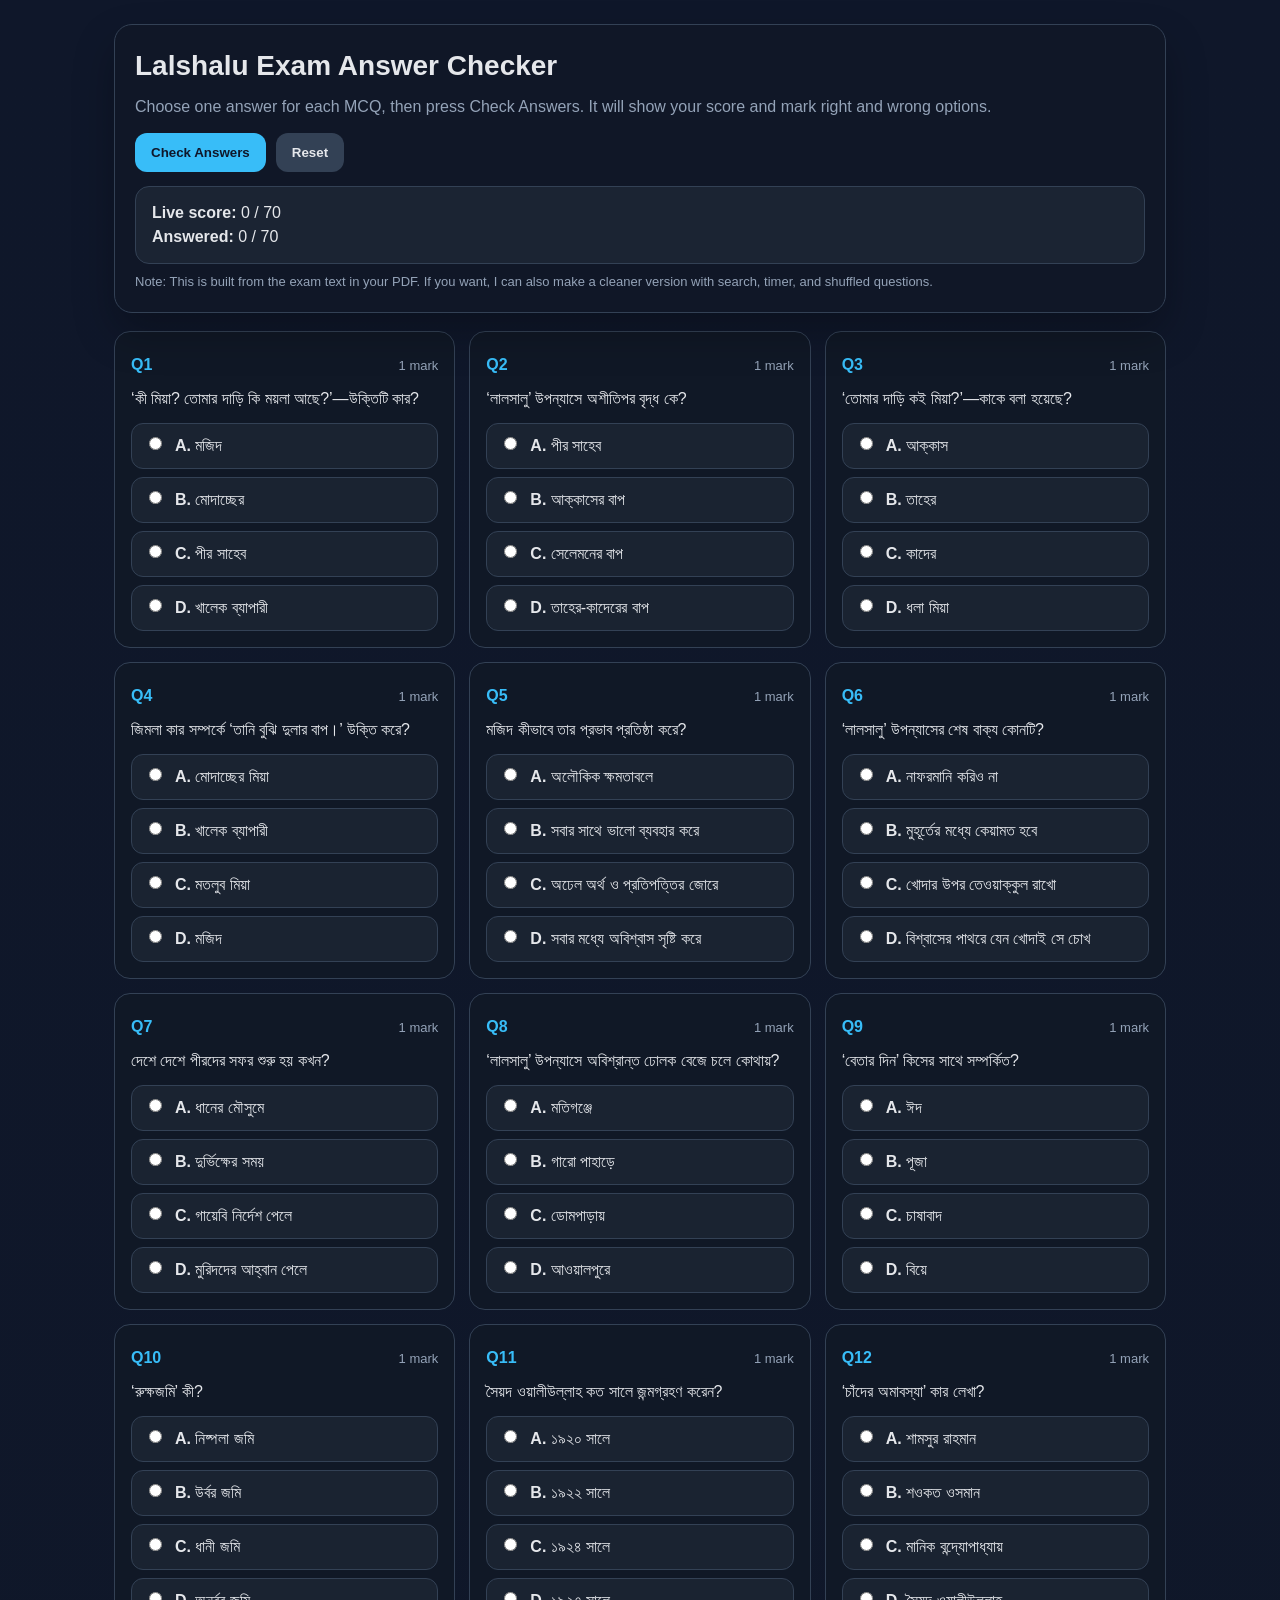
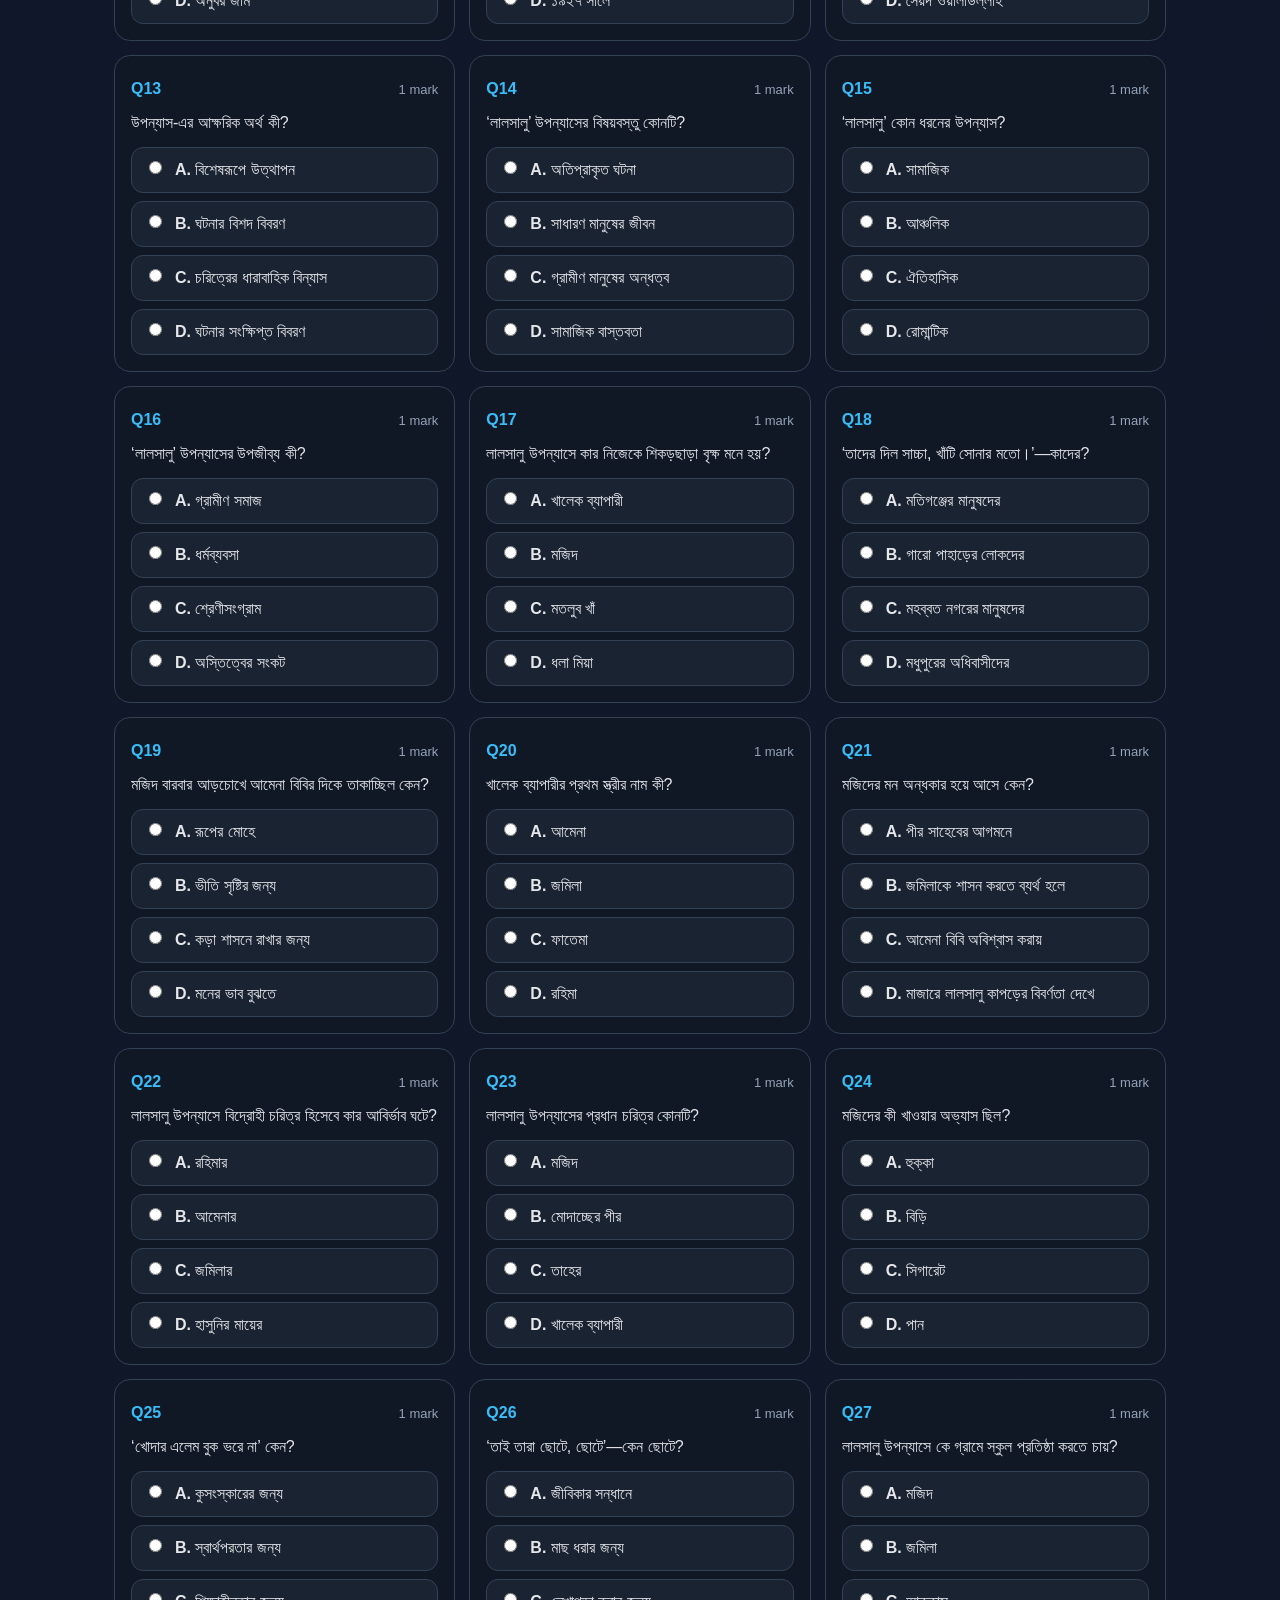
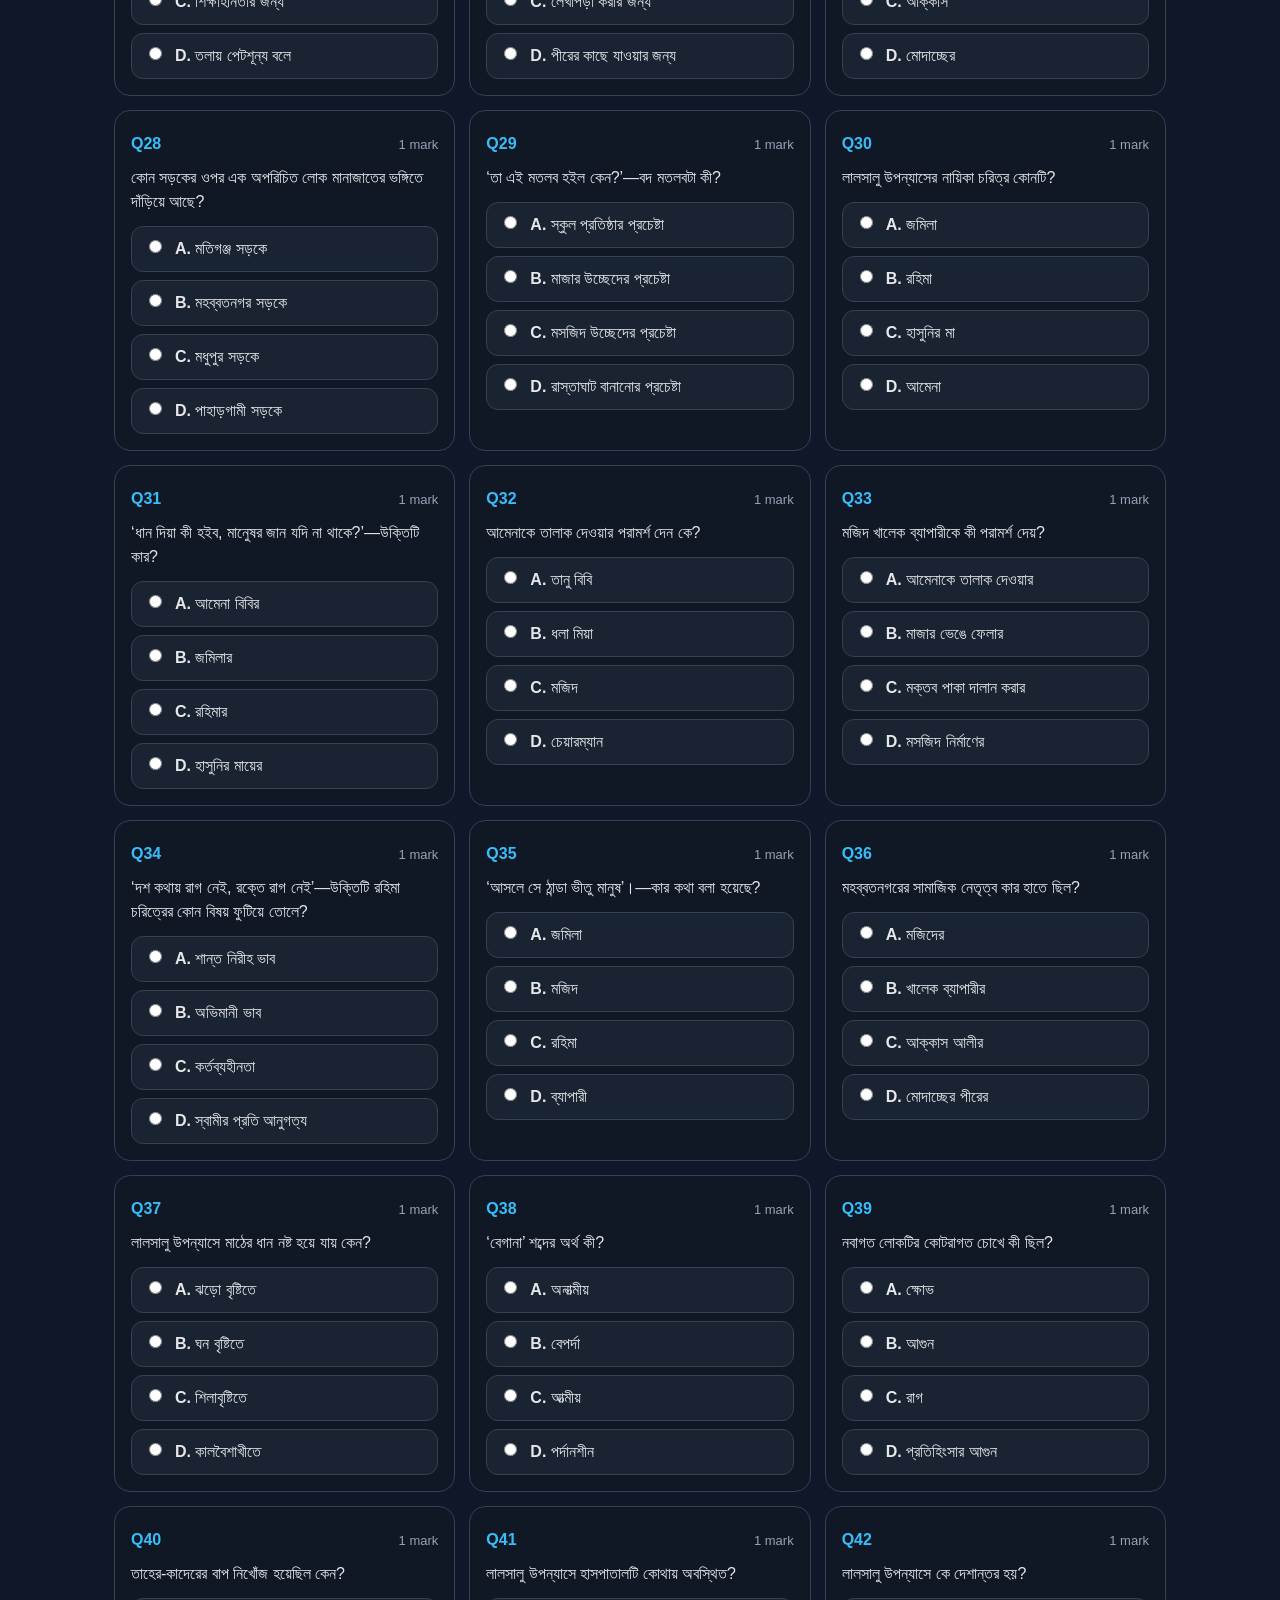
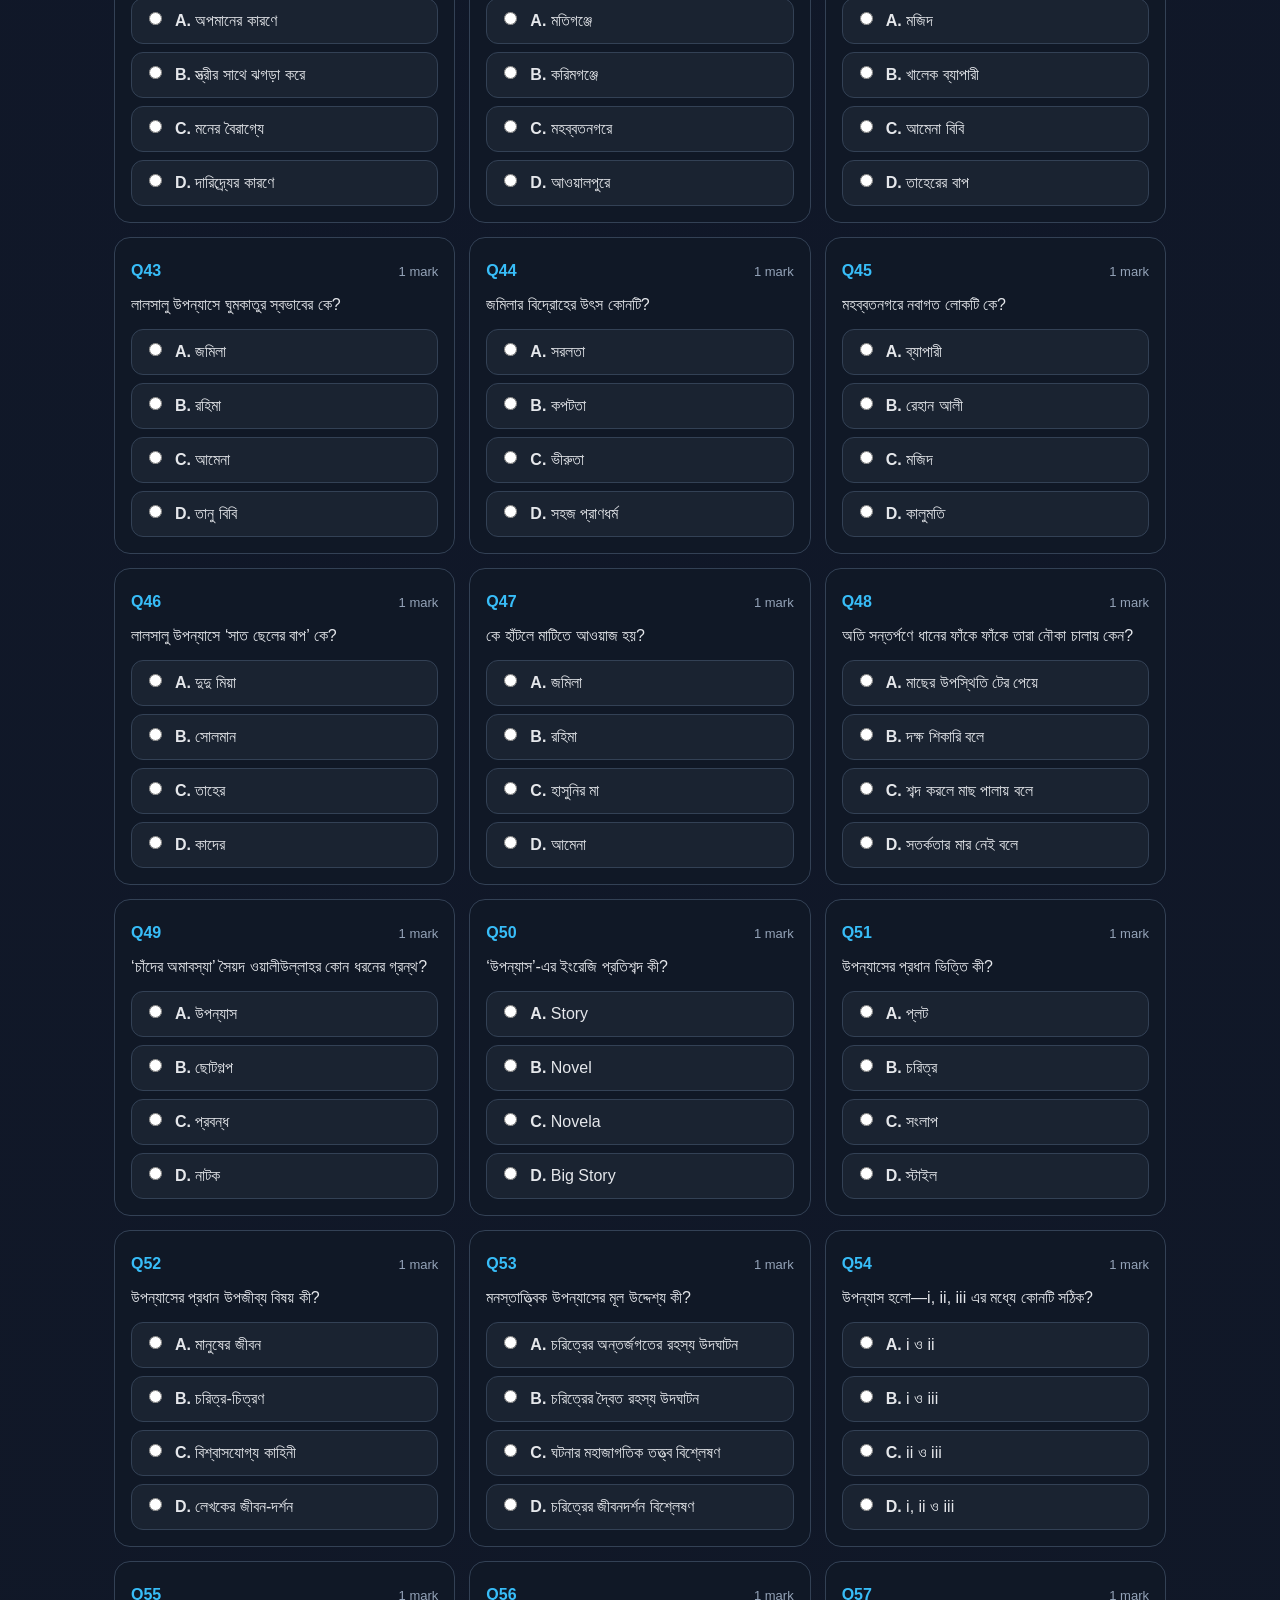
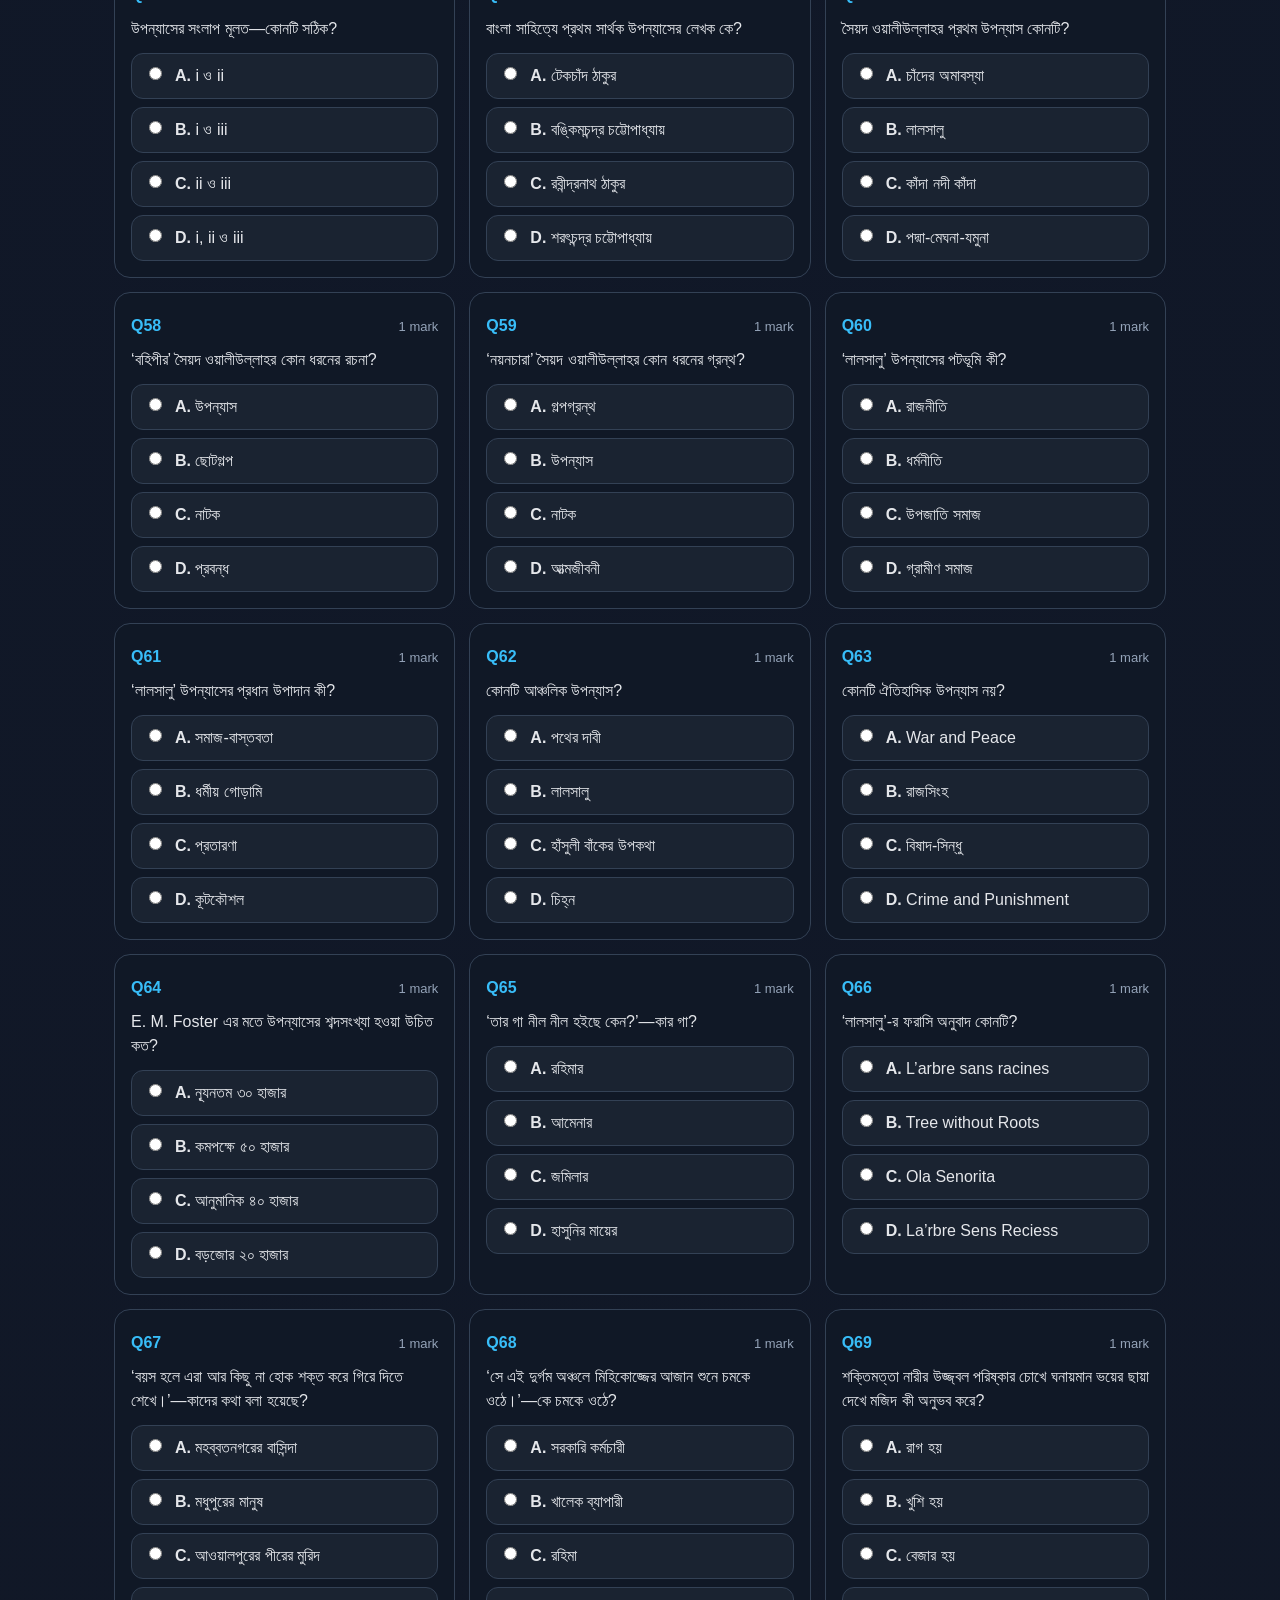
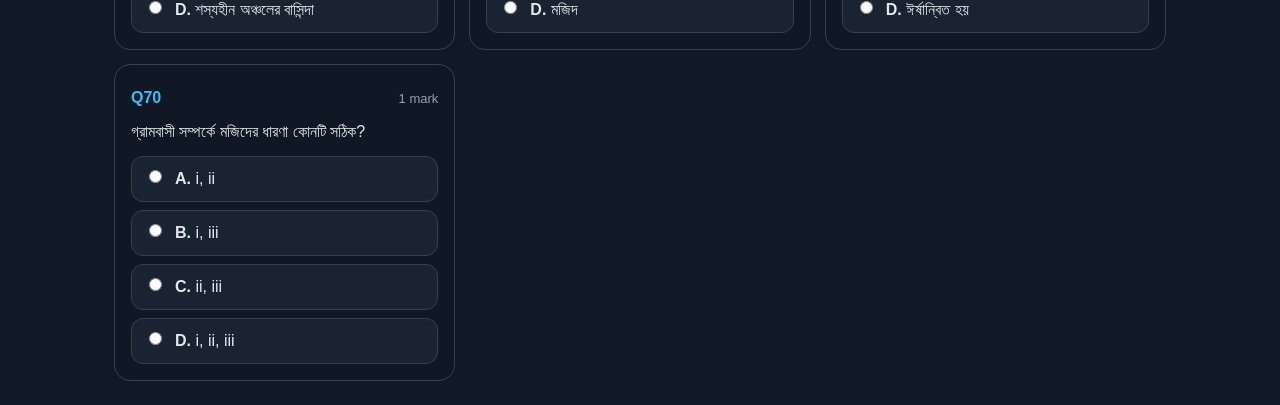
==== lalshalu_exam_checker.html @ f5aa3467 "Fix answer index for a question in exam checker" ====
<!DOCTYPE html>
<html lang="bn">
<head>
  <meta charset="UTF-8" />
  <meta name="viewport" content="width=device-width, initial-scale=1.0" />
  <title>Lalshalu Exam Answer Checker</title>
  <style>
    :root {
      --bg: #0f172a;
      --card: #111827;
      --card2: #1f2937;
      --text: #e5e7eb;
      --muted: #94a3b8;
      --accent: #38bdf8;
      --good: #22c55e;
      --bad: #ef4444;
      --border: #334155;
    }
    * { box-sizing: border-box; }
    body {
      margin: 0;
      font-family: Arial, Helvetica, sans-serif;
      background: linear-gradient(180deg, #0f172a 0%, #111827 100%);
      color: var(--text);
      line-height: 1.5;
    }
    .wrap {
      max-width: 1100px;
      margin: 0 auto;
      padding: 24px;
    }
    .hero {
      background: rgba(17, 24, 39, 0.9);
      border: 1px solid var(--border);
      border-radius: 18px;
      padding: 20px;
      margin-bottom: 18px;
      box-shadow: 0 20px 40px rgba(0,0,0,.25);
    }
    h1 { margin: 0 0 8px; font-size: 28px; }
    p { margin: 6px 0; color: var(--muted); }
    .actions {
      display: flex;
      flex-wrap: wrap;
      gap: 10px;
      margin-top: 14px;
    }
    button {
      border: 0;
      border-radius: 12px;
      padding: 12px 16px;
      font-weight: 700;
      cursor: pointer;
    }
    .primary { background: var(--accent); color: #0f172a; }
    .secondary { background: #334155; color: var(--text); }
    .scorebox {
      margin-top: 14px;
      padding: 14px 16px;
      border: 1px solid var(--border);
      border-radius: 14px;
      background: rgba(31,41,55,.8);
      display: none;
    }
    .grid {
      display: grid;
      grid-template-columns: repeat(auto-fit, minmax(320px, 1fr));
      gap: 14px;
    }
    .qcard {
      background: rgba(17, 24, 39, 0.92);
      border: 1px solid var(--border);
      border-radius: 16px;
      padding: 16px;
    }
    .qhead {
      display: flex;
      justify-content: space-between;
      gap: 10px;
      align-items: baseline;
      margin-bottom: 10px;
    }
    .qnum {
      font-weight: 700;
      color: var(--accent);
    }
    .qtext {
      margin: 0 0 12px;
      font-size: 16px;
      color: var(--text);
    }
    .options { display: grid; gap: 8px; }
    label.option {
      display: flex;
      gap: 10px;
      align-items: flex-start;
      padding: 10px 12px;
      border: 1px solid var(--border);
      border-radius: 12px;
      background: rgba(31, 41, 55, 0.7);
      cursor: pointer;
    }
    label.option:hover { border-color: var(--accent); }
    input[type="radio"] { margin-top: 3px; }
    .result-correct { border-color: var(--good) !important; background: rgba(34,197,94,.12) !important; }
    .result-wrong { border-color: var(--bad) !important; background: rgba(239,68,68,.12) !important; }
    .small {
      font-size: 13px;
      color: var(--muted);
      margin-top: 8px;
    }
    .sticky {
      position: sticky;
      top: 0;
      z-index: 10;
      backdrop-filter: blur(10px);
    }
    @media (max-width: 600px) {
      .wrap { padding: 14px; }
      h1 { font-size: 22px; }
      button { width: 100%; }
    }
  </style>
</head>
<body>
  <div class="wrap">
    <div class="hero sticky">
      <h1>Lalshalu Exam Answer Checker</h1>
      <p>Choose one answer for each MCQ, then press Check Answers. It will show your score and mark right and wrong options.</p>
      <div class="actions">
        <button class="primary" onclick="checkAnswers()">Check Answers</button>
        <button class="secondary" onclick="resetQuiz()">Reset</button>
      </div>
      <div id="scoreBox" class="scorebox"></div>
      <div class="small">Note: This is built from the exam text in your PDF. If you want, I can also make a cleaner version with search, timer, and shuffled questions.</div>
    </div>

    <form id="quizForm" class="grid"></form>
  </div>

  <script>
    const questions = [
      { q: "‘কী মিয়া? তোমার দাড়ি কি ময়লা আছে?’—উক্তিটি কার?", o: ["মজিদ", "মোদাচ্ছের", "পীর সাহেব", "খালেক ব্যাপারী"], a: 0 },
      { q: "‘লালসালু’ উপন্যাসে অশীতিপর বৃদ্ধ কে?", o: ["পীর সাহেব", "আক্কাসের বাপ", "সেলেমনের বাপ", "তাহের-কাদেরের বাপ"], a: 0 },
      { q: "‘তোমার দাড়ি কই মিয়া?’—কাকে বলা হয়েছে?", o: ["আক্কাস", "তাহের", "কাদের", "ধলা মিয়া"], a: 0 },
      { q: "জিমলা কার সম্পর্কে ‘তানি বুঝি দুলার বাপ।’ উক্তি করে?", o: ["মোদাচ্ছের মিয়া", "খালেক ব্যাপারী", "মতলুব মিয়া", "মজিদ"], a: 3 },
      { q: "মজিদ কীভাবে তার প্রভাব প্রতিষ্ঠা করে?", o: ["অলৌকিক ক্ষমতাবলে", "সবার সাথে ভালো ব্যবহার করে", "অঢেল অর্থ ও প্রতিপত্তির জোরে", "সবার মধ্যে অবিশ্বাস সৃষ্টি করে"], a: 3 },
      { q: "‘লালসালু’ উপন্যাসের শেষ বাক্য কোনটি?", o: ["নাফরমানি করিও না", "মুহূর্তের মধ্যে কেয়ামত হবে", "খোদার উপর তেওয়াক্কুল রাখো", "বিশ্বাসের পাথরে যেন খোদাই সে চোখ"], a: 0 },
      { q: "দেশে দেশে পীরদের সফর শুরু হয় কখন?", o: ["ধানের মৌসুমে", "দুর্ভিক্ষের সময়", "গায়েবি নির্দেশ পেলে", "মুরিদদের আহ্বান পেলে"], a: 1 },
      { q: "‘লালসালু’ উপন্যাসে অবিশ্রান্ত ঢোলক বেজে চলে কোথায়?", o: ["মতিগঞ্জে", "গারো পাহাড়ে", "ডোমপাড়ায়", "আওয়ালপুরে"], a: 3 },
      { q: "‘বেতার দিন’ কিসের সাথে সম্পর্কিত?", o: ["ঈদ", "পূজা", "চাষাবাদ", "বিয়ে"], a: 2 },
      { q: "‘রুক্ষজমি’ কী?", o: ["নিষ্পলা জমি", "উর্বর জমি", "ধানী জমি", "অনুর্বর জমি"], a: 3 },
      { q: "সৈয়দ ওয়ালীউল্লাহ কত সালে জন্মগ্রহণ করেন?", o: ["১৯২০ সালে", "১৯২২ সালে", "১৯২৪ সালে", "১৯২৭ সালে"], a: 1 },
      { q: "‘চাঁদের অমাবস্যা’ কার লেখা?", o: ["শামসুর রাহমান", "শওকত ওসমান", "মানিক বন্দ্যোপাধ্যায়", "সৈয়দ ওয়ালীউল্লাহ"], a: 3 },
      { q: "উপন্যাস-এর আক্ষরিক অর্থ কী?", o: ["বিশেষরূপে উত্থাপন", "ঘটনার বিশদ বিবরণ", "চরিত্রের ধারাবাহিক বিন্যাস", "ঘটনার সংক্ষিপ্ত বিবরণ"], a: 2 },
      { q: "‘লালসালু’ উপন্যাসের বিষয়বস্তু কোনটি?", o: ["অতিপ্রাকৃত ঘটনা", "সাধারণ মানুষের জীবন", "গ্রামীণ মানুষের অন্ধত্ব", "সামাজিক বাস্তবতা"], a: 3 },
      { q: "‘লালসালু’ কোন ধরনের উপন্যাস?", o: ["সামাজিক", "আঞ্চলিক", "ঐতিহাসিক", "রোমান্টিক"], a: 1 },
      { q: "‘লালসালু’ উপন্যাসের উপজীব্য কী?", o: ["গ্রামীণ সমাজ", "ধর্মব্যবসা", "শ্রেণীসংগ্রাম", "অস্তিত্বের সংকট"], a: 1 },
      { q: "লালসালু উপন্যাসে কার নিজেকে শিকড়ছাড়া বৃক্ষ মনে হয়?", o: ["খালেক ব্যাপারী", "মজিদ", "মতলুব খাঁ", "ধলা মিয়া"], a: 1 },
      { q: "‘তাদের দিল সাচ্চা, খাঁটি সোনার মতো।’—কাদের?", o: ["মতিগঞ্জের মানুষদের", "গারো পাহাড়ের লোকদের", "মহব্বত নগরের মানুষদের", "মধুপুরের অধিবাসীদের"], a: 1 },
      { q: "মজিদ বারবার আড়চোখে আমেনা বিবির দিকে তাকাচ্ছিল কেন?", o: ["রূপের মোহে", "ভীতি সৃষ্টির জন্য", "কড়া শাসনে রাখার জন্য", "মনের ভাব বুঝতে"], a: 0 },
      { q: "খালেক ব্যাপারীর প্রথম স্ত্রীর নাম কী?", o: ["আমেনা", "জমিলা", "ফাতেমা", "রহিমা"], a: 0 },
      { q: "মজিদের মন অন্ধকার হয়ে আসে কেন?", o: ["পীর সাহেবের আগমনে", "জমিলাকে শাসন করতে ব্যর্থ হলে", "আমেনা বিবি অবিশ্বাস করায়", "মাজারে লালসালু কাপড়ের বিবর্ণতা দেখে"], a: 1 },
      { q: "লালসালু উপন্যাসে বিদ্রোহী চরিত্র হিসেবে কার আবির্ভাব ঘটে?", o: ["রহিমার", "আমেনার", "জমিলার", "হাসুনির মায়ের"], a: 2 },
      { q: "লালসালু উপন্যাসের প্রধান চরিত্র কোনটি?", o: ["মজিদ", "মোদাচ্ছের পীর", "তাহের", "খালেক ব্যাপারী"], a: 0 },
      { q: "মজিদের কী খাওয়ার অভ্যাস ছিল?", o: ["হুক্কা", "বিড়ি", "সিগারেট", "পান"], a: 0 },
      { q: "‘খোদার এলেম বুক ভরে না’ কেন?", o: ["কুসংস্কারের জন্য", "স্বার্থপরতার জন্য", "শিক্ষাহীনতার জন্য", "তলায় পেটশূন্য বলে"], a: 2 },
      { q: "‘তাই তারা ছোটে, ছোটে’—কেন ছোটে?", o: ["জীবিকার সন্ধানে", "মাছ ধরার জন্য", "লেখাপড়া করার জন্য", "পীরের কাছে যাওয়ার জন্য"], a: 0 },
      { q: "লালসালু উপন্যাসে কে গ্রামে স্কুল প্রতিষ্ঠা করতে চায়?", o: ["মজিদ", "জমিলা", "আক্কাস", "মোদাচ্ছের"], a: 2 },
      { q: "কোন সড়কের ওপর এক অপরিচিত লোক মানাজাতের ভঙ্গিতে দাঁড়িয়ে আছে?", o: ["মতিগঞ্জ সড়কে", "মহব্বতনগর সড়কে", "মধুপুর সড়কে", "পাহাড়গামী সড়কে"], a: 3 },
      { q: "‘তা এই মতলব হইল কেন?’—বদ মতলবটা কী?", o: ["স্কুল প্রতিষ্ঠার প্রচেষ্টা", "মাজার উচ্ছেদের প্রচেষ্টা", "মসজিদ উচ্ছেদের প্রচেষ্টা", "রাস্তাঘাট বানানোর প্রচেষ্টা"], a: 0 },
      { q: "লালসালু উপন্যাসের নায়িকা চরিত্র কোনটি?", o: ["জমিলা", "রহিমা", "হাসুনির মা", "আমেনা"], a: 0 },
      { q: "‘ধান দিয়া কী হইব, মানুেষর জান যদি না থাকে?’—উক্তিটি কার?", o: ["আমেনা বিবির", "জমিলার", "রহিমার", "হাসুনির মায়ের"], a: 0 },
      { q: "আমেনাকে তালাক দেওয়ার পরামর্শ দেন কে?", o: ["তানু বিবি", "ধলা মিয়া", "মজিদ", "চেয়ারম্যান"], a: 2 },
      { q: "মজিদ খালেক ব্যাপারীকে কী পরামর্শ দেয়?", o: ["আমেনাকে তালাক দেওয়ার", "মাজার ভেঙে ফেলার", "মক্তব পাকা দালান করার", "মসজিদ নির্মাণের"], a: 0 },
      { q: "‘দশ কথায় রাগ নেই, রক্তে রাগ নেই’—উক্তিটি রহিমা চরিত্রের কোন বিষয় ফুটিয়ে তোলে?", o: ["শান্ত নিরীহ ভাব", "অভিমানী ভাব", "কর্তব্যহীনতা", "স্বামীর প্রতি আনুগত্য"], a: 0 },
      { q: "‘আসলে সে ঠান্ডা ভীতু মানুষ’।—কার কথা বলা হয়েছে?", o: ["জমিলা", "মজিদ", "রহিমা", "ব্যাপারী"], a: 3 },
      { q: "মহব্বতনগরের সামাজিক নেতৃত্ব কার হাতে ছিল?", o: ["মজিদের", "খালেক ব্যাপারীর", "আক্কাস আলীর", "মোদাচ্ছের পীরের"], a: 1 },
      { q: "লালসালু উপন্যাসে মাঠের ধান নষ্ট হয়ে যায় কেন?", o: ["ঝড়ো বৃষ্টিতে", "ঘন বৃষ্টিতে", "শিলাবৃষ্টিতে", "কালবৈশাখীতে"], a: 2 },
      { q: "‘বেগানা’ শব্দের অর্থ কী?", o: ["অনাত্মীয়", "বেপর্দা", "আত্মীয়", "পর্দানশীন"], a: 0 },
      { q: "নবাগত লোকটির কোটরাগত চোখে কী ছিল?", o: ["ক্ষোভ", "আগুন", "রাগ", "প্রতিহিংসার আগুন"], a: 3 },
      { q: "তাহের-কাদেরের বাপ নিখোঁজ হয়েছিল কেন?", o: ["অপমানের কারণে", "স্ত্রীর সাথে ঝগড়া করে", "মনের বৈরাগ্যে", "দারিদ্র্যের কারণে"], a: 2 },
      { q: "লালসালু উপন্যাসে হাসপাতালটি কোথায় অবস্থিত?", o: ["মতিগঞ্জে", "করিমগঞ্জে", "মহব্বতনগরে", "আওয়ালপুরে"], a: 2 },
      { q: "লালসালু উপন্যাসে কে দেশান্তর হয়?", o: ["মজিদ", "খালেক ব্যাপারী", "আমেনা বিবি", "তাহেরের বাপ"], a: 3 },
      { q: "লালসালু উপন্যাসে ঘুমকাতুর স্বভাবের কে?", o: ["জমিলা", "রহিমা", "আমেনা", "তানু বিবি"], a: 0 },
      { q: "জমিলার বিদ্রোহের উৎস কোনটি?", o: ["সরলতা", "কপটতা", "ভীরুতা", "সহজ প্রাণধর্ম"], a: 3 },
      { q: "মহব্বতনগরে নবাগত লোকটি কে?", o: ["ব্যাপারী", "রেহান আলী", "মজিদ", "কালুমতি"], a: 2 },
      { q: "লালসালু উপন্যাসে ‘সাত ছেলের বাপ’ কে?", o: ["দুদু মিয়া", "সোলমান", "তাহের", "কাদের"], a: 0 },
      { q: "কে হাঁটলে মাটিতে আওয়াজ হয়?", o: ["জমিলা", "রহিমা", "হাসুনির মা", "আমেনা"], a: 1 },
      { q: "অতি সন্তর্পণে ধানের ফাঁকে ফাঁকে তারা নৌকা চালায় কেন?", o: ["মাছের উপস্থিতি টের পেয়ে", "দক্ষ শিকারি বলে", "শব্দ করলে মাছ পালায় বলে", "সতর্কতার মার নেই বলে"], a: 2 },
      { q: "‘চাঁদের অমাবস্যা’ সৈয়দ ওয়ালীউল্লাহর কোন ধরনের গ্রন্থ?", o: ["উপন্যাস", "ছোটগল্প", "প্রবন্ধ", "নাটক"], a: 0 },
      { q: "‘উপন্যাস’-এর ইংরেজি প্রতিশব্দ কী?", o: ["Story", "Novel", "Novela", "Big Story"], a: 1 },
      { q: "উপন্যাসের প্রধান ভিত্তি কী?", o: ["প্লট", "চরিত্র", "সংলাপ", "স্টাইল"], a: 1 },
      { q: "উপন্যাসের প্রধান উপজীব্য বিষয় কী?", o: ["মানুষের জীবন", "চরিত্র-চিত্রণ", "বিশ্বাসযোগ্য কাহিনী", "লেখকের জীবন-দর্শন"], a: 0 },
      { q: "মনস্তাত্ত্বিক উপন্যাসের মূল উদ্দেশ্য কী?", o: ["চরিত্রের অন্তর্জগতের রহস্য উদঘাটন", "চরিত্রের দ্বৈত রহস্য উদঘাটন", "ঘটনার মহাজাগতিক তত্ত্ব বিশ্লেষণ", "চরিত্রের জীবনদর্শন বিশ্লেষণ"], a: 0 },
      { q: "উপন্যাস হলো—i, ii, iii এর মধ্যে কোনটি সঠিক?", o: ["i ও ii", "i ও iii", "ii ও iii", "i, ii ও iii"], a: 3 },
      { q: "উপন্যাসের সংলাপ মূলত—কোনটি সঠিক?", o: ["i ও ii", "i ও iii", "ii ও iii", "i, ii ও iii"], a: 3 },
      { q: "বাংলা সাহিত্যে প্রথম সার্থক উপন্যাসের লেখক কে?", o: ["টেকচাঁদ ঠাকুর", "বঙ্কিমচন্দ্র চট্টোপাধ্যায়", "রবীন্দ্রনাথ ঠাকুর", "শরৎচন্দ্র চট্টোপাধ্যায়"], a: 1 },
      { q: "সৈয়দ ওয়ালীউল্লাহর প্রথম উপন্যাস কোনটি?", o: ["চাঁদের অমাবস্যা", "লালসালু", "কাঁদা নদী কাঁদা", "পদ্মা-মেঘনা-যমুনা"], a: 1 },
      { q: "‘বহিপীর’ সৈয়দ ওয়ালীউল্লাহর কোন ধরনের রচনা?", o: ["উপন্যাস", "ছোটগল্প", "নাটক", "প্রবন্ধ"], a: 2 },
      { q: "‘নয়নচারা’ সৈয়দ ওয়ালীউল্লাহর কোন ধরনের গ্রন্থ?", o: ["গল্পগ্রন্থ", "উপন্যাস", "নাটক", "আত্মজীবনী"], a: 1 },
      { q: "‘লালসালু’ উপন্যাসের পটভূমি কী?", o: ["রাজনীতি", "ধর্মনীতি", "উপজাতি সমাজ", "গ্রামীণ সমাজ"], a: 3 },
      { q: "‘লালসালু’ উপন্যাসের প্রধান উপাদান কী?", o: ["সমাজ-বাস্তবতা", "ধর্মীয় গোড়ামি", "প্রতারণা", "কূটকৌশল"], a: 0 },
      { q: "কোনটি আঞ্চলিক উপন্যাস?", o: ["পথের দাবী", "লালসালু", "হাঁসুলী বাঁকের উপকথা", "চিহ্ন"], a: 2 },
      { q: "কোনটি ঐতিহাসিক উপন্যাস নয়?", o: ["War and Peace", "রাজসিংহ", "বিষাদ-সিন্ধু", "Crime and Punishment"], a: 3 },
      { q: "E. M. Foster এর মতে উপন্যাসের শব্দসংখ্যা হওয়া উচিত কত?", o: ["ন্যূনতম ৩০ হাজার", "কমপক্ষে ৫০ হাজার", "আনুমানিক ৪০ হাজার", "বড়জোর ২০ হাজার"], a: 1 },
      { q: "‘তার গা নীল নীল হইছে কেন?’—কার গা?", o: ["রহিমার", "আমেনার", "জমিলার", "হাসুনির মায়ের"], a: 3 },
      { q: "‘লালসালু’-র ফরাসি অনুবাদ কোনটি?", o: ["L’arbre sans racines", "Tree without Roots", "Ola Senorita", "La’rbre Sens Reciess"], a: 0 },
      { q: "‘বয়স হলে এরা আর কিছু না হোক শক্ত করে গিরে দিতে শেখে।’—কাদের কথা বলা হয়েছে?", o: ["মহব্বতনগরের বাসিন্দা", "মধুপুরের মানুষ", "আওয়ালপুরের পীরের মুরিদ", "শস্যহীন অঞ্চলের বাসিন্দা"], a: 3 },
      { q: "‘সে এই দুর্গম অঞ্চলে মিহিকোজ্জের আজান শুনে চমকে ওঠে।’—কে চমকে ওঠে?", o: ["সরকারি কর্মচারী", "খালেক ব্যাপারী", "রহিমা", "মজিদ"], a: 3 },
      { q: "শক্তিমত্তা নারীর উজ্জ্বল পরিষ্কার চোখে ঘনায়মান ভয়ের ছায়া দেখে মজিদ কী অনুভব করে?", o: ["রাগ হয়", "খুশি হয়", "বেজার হয়", "ঈর্ষান্বিত হয়"], a: 2 },
      { q: "গ্রামবাসী সম্পর্কে মজিদের ধারণা কোনটি সঠিক?", o: ["i, ii", "i, iii", "ii, iii", "i, ii, iii"], a: 3 }
    ];

    const form = document.getElementById('quizForm');
    const scoreBox = document.getElementById('scoreBox');
    let liveScore = 0;

    function updateScoreBox() {
      const answered = Array.from({ length: questions.length }, (_, idx) => {
        return document.querySelector(`input[name="q${idx}"]:checked`) ? 1 : 0;
      }).reduce((a, b) => a + b, 0);
      scoreBox.style.display = 'block';
      scoreBox.innerHTML = `<b>Live score:</b> ${liveScore} / ${questions.length}<br><b>Answered:</b> ${answered} / ${questions.length}`;
    }

    function clearMarking(card) {
      card.querySelectorAll('label.option').forEach(l => l.classList.remove('result-correct', 'result-wrong'));
    }

    function markQuestion(idx) {
      const item = questions[idx];
      const card = document.getElementById(`card-${idx}`);
      const selected = document.querySelector(`input[name="q${idx}"]:checked`);
      const labels = card.querySelectorAll('label.option');
      clearMarking(card);

      if (!selected) return;

      const val = Number(selected.value);
      if (val === item.a) {
        selected.closest('label.option').classList.add('result-correct');
      } else {
        selected.closest('label.option').classList.add('result-wrong');
        labels[item.a].classList.add('result-correct');
      }
    }

    function recomputeScore() {
      liveScore = 0;
      questions.forEach((item, idx) => {
        const selected = document.querySelector(`input[name="q${idx}"]:checked`);
        if (selected && Number(selected.value) === item.a) liveScore++;
      });
    }

    function buildQuiz() {
      form.innerHTML = '';
      questions.forEach((item, idx) => {
        const card = document.createElement('div');
        card.className = 'qcard';
        card.id = `card-${idx}`;
        const optionHTML = item.o.map((opt, i) => {
          const letter = ['A', 'B', 'C', 'D'][i];
          return `<label class="option"><input type="radio" name="q${idx}" value="${i}"><span><b>${letter}.</b> ${opt}</span></label>`;
        }).join('');
        card.innerHTML = `
          <div class="qhead"><div class="qnum">Q${idx + 1}</div><div class="small">1 mark</div></div>
          <p class="qtext">${item.q}</p>
          <div class="options">${optionHTML}</div>
        `;
        card.querySelectorAll('input[type="radio"]').forEach(radio => {
          radio.addEventListener('change', () => {
            recomputeScore();
            markQuestion(idx);
            updateScoreBox();
          });
        });
        form.appendChild(card);
      });
      updateScoreBox();
    }

    function checkAnswers() {
      recomputeScore();
      questions.forEach((_, idx) => markQuestion(idx));
      scoreBox.style.display = 'block';
      scoreBox.innerHTML = `<b>Final score:</b> ${liveScore} / ${questions.length}<br><b>Accuracy:</b> ${Math.round((liveScore / questions.length) * 100)}%`;
      scoreBox.scrollIntoView({ behavior: 'smooth', block: 'center' });
    }

    function resetQuiz() {
      document.getElementById('quizForm').reset();
      document.querySelectorAll('.option').forEach(el => {
        el.classList.remove('result-correct', 'result-wrong');
      });
      liveScore = 0;
      scoreBox.style.display = 'none';
      scoreBox.innerHTML = '';
      window.scrollTo({ top: 0, behavior: 'smooth' });
    }

    buildQuiz();
  </script>
</body>
</html>
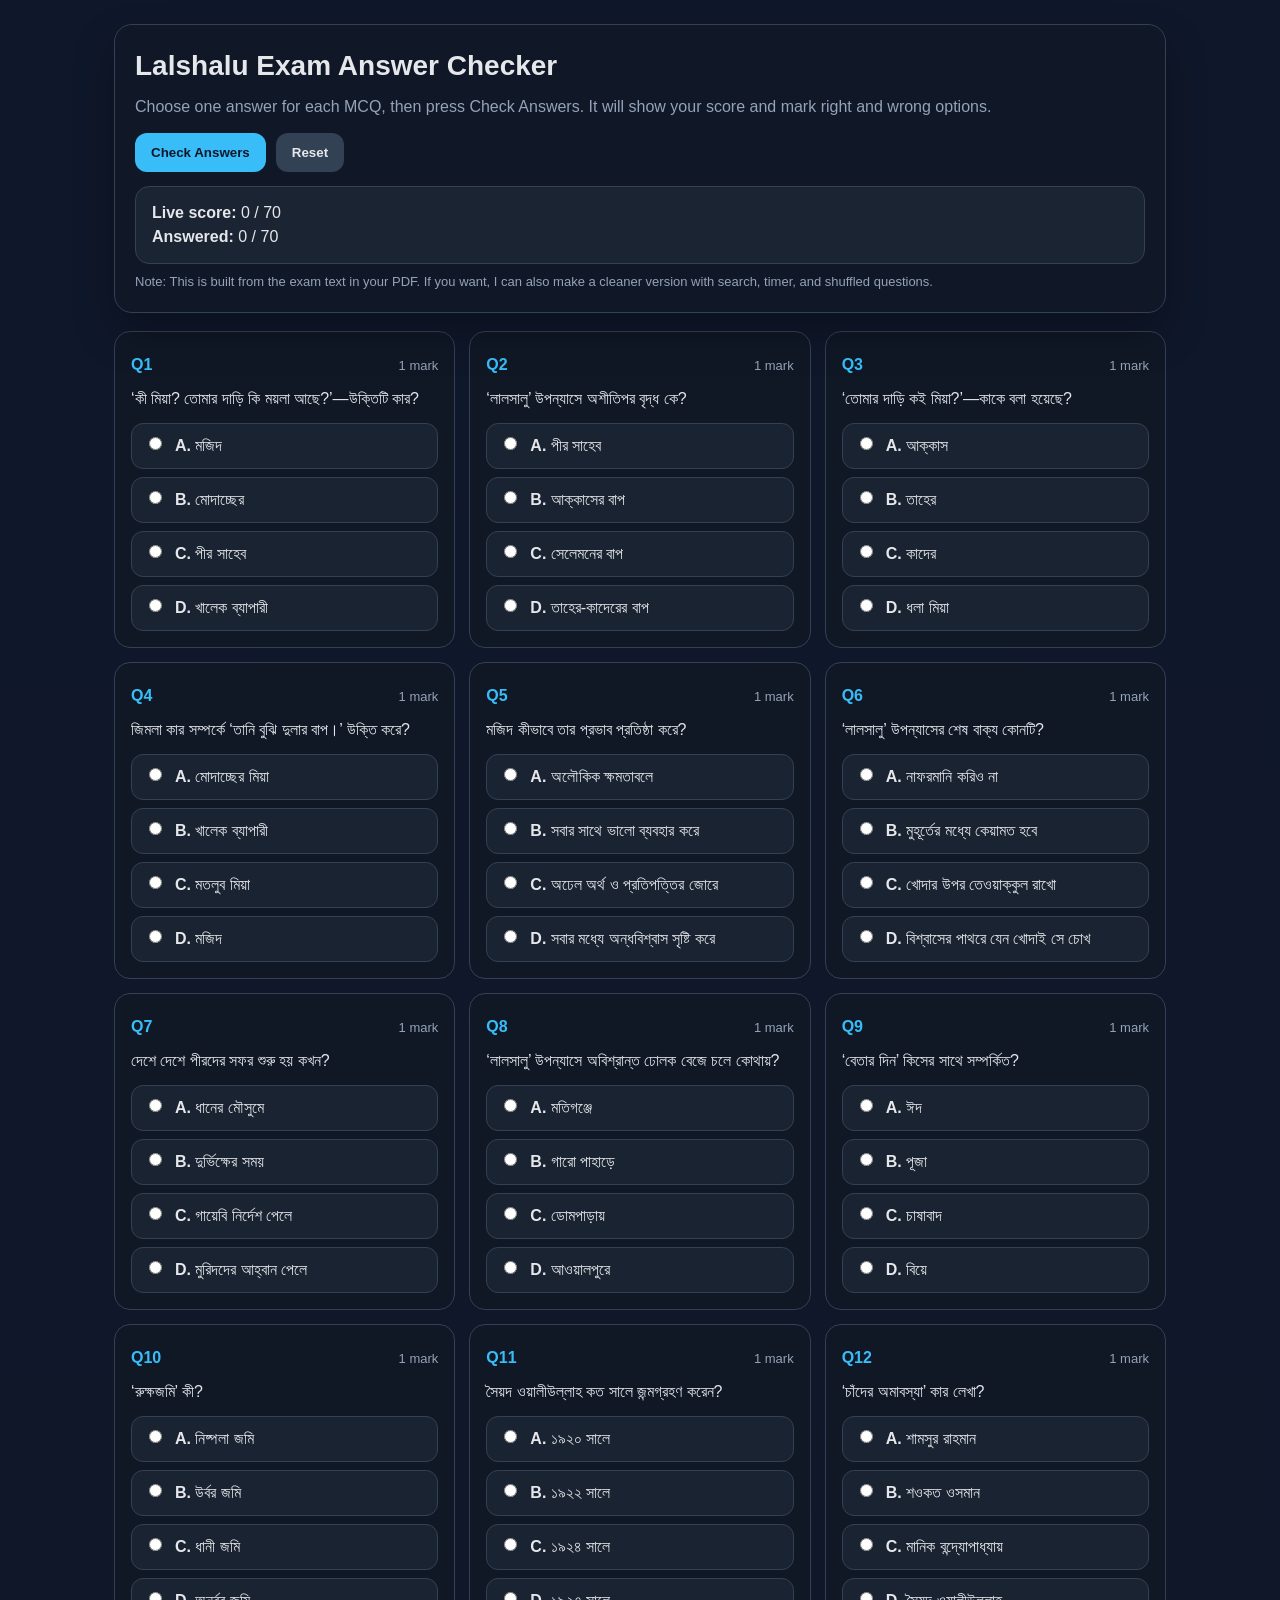
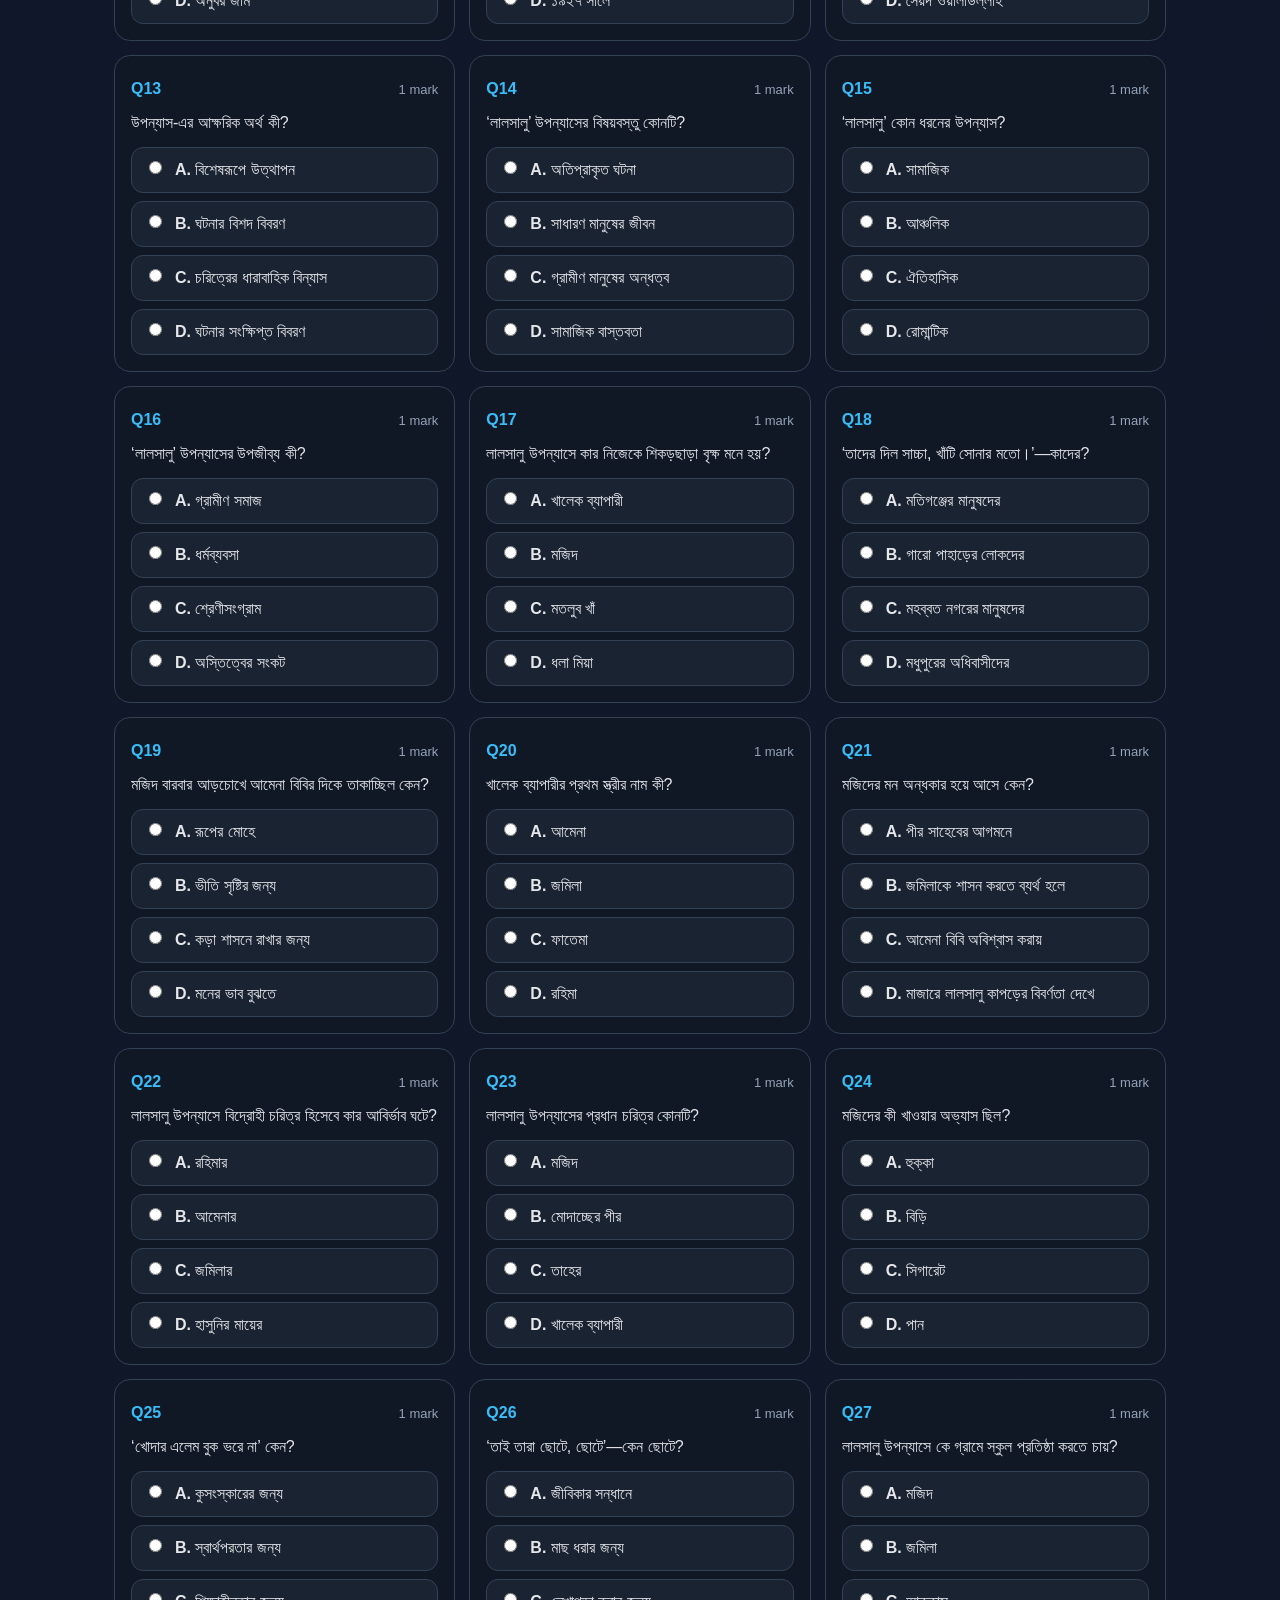
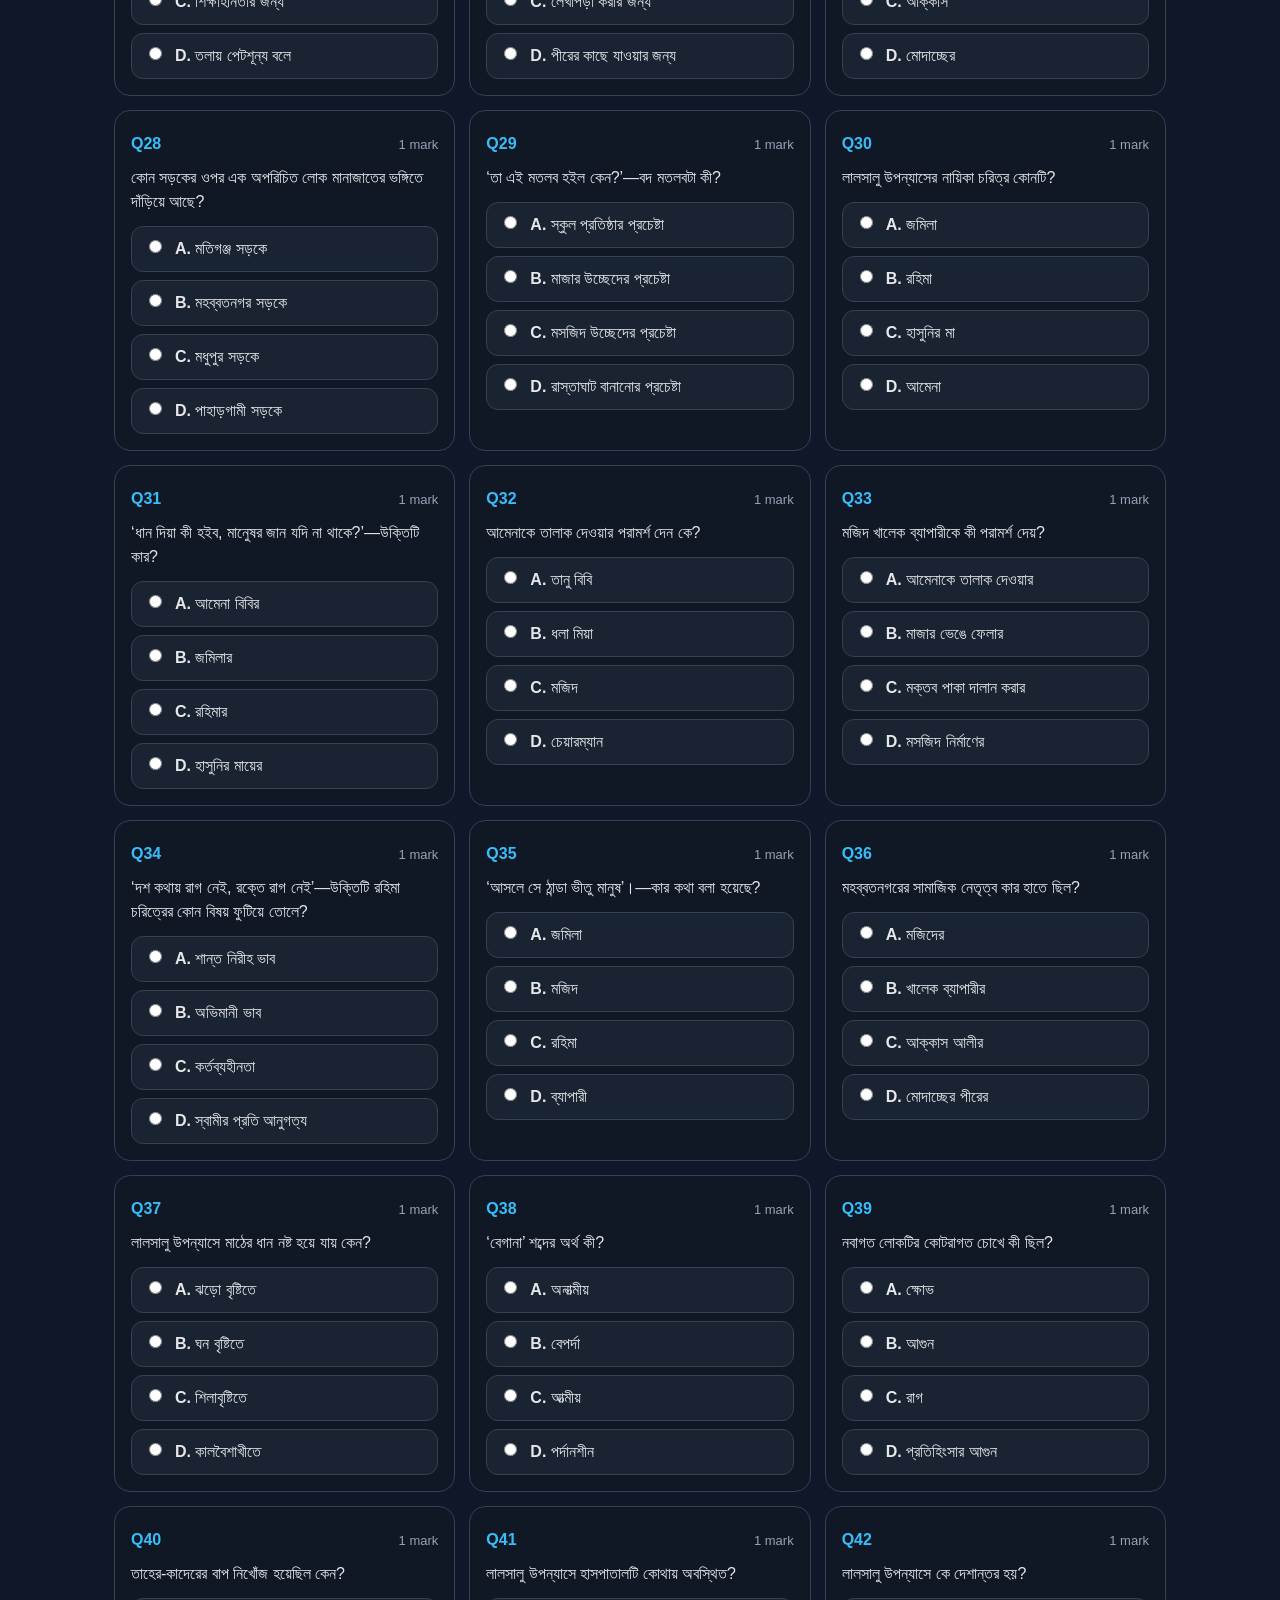
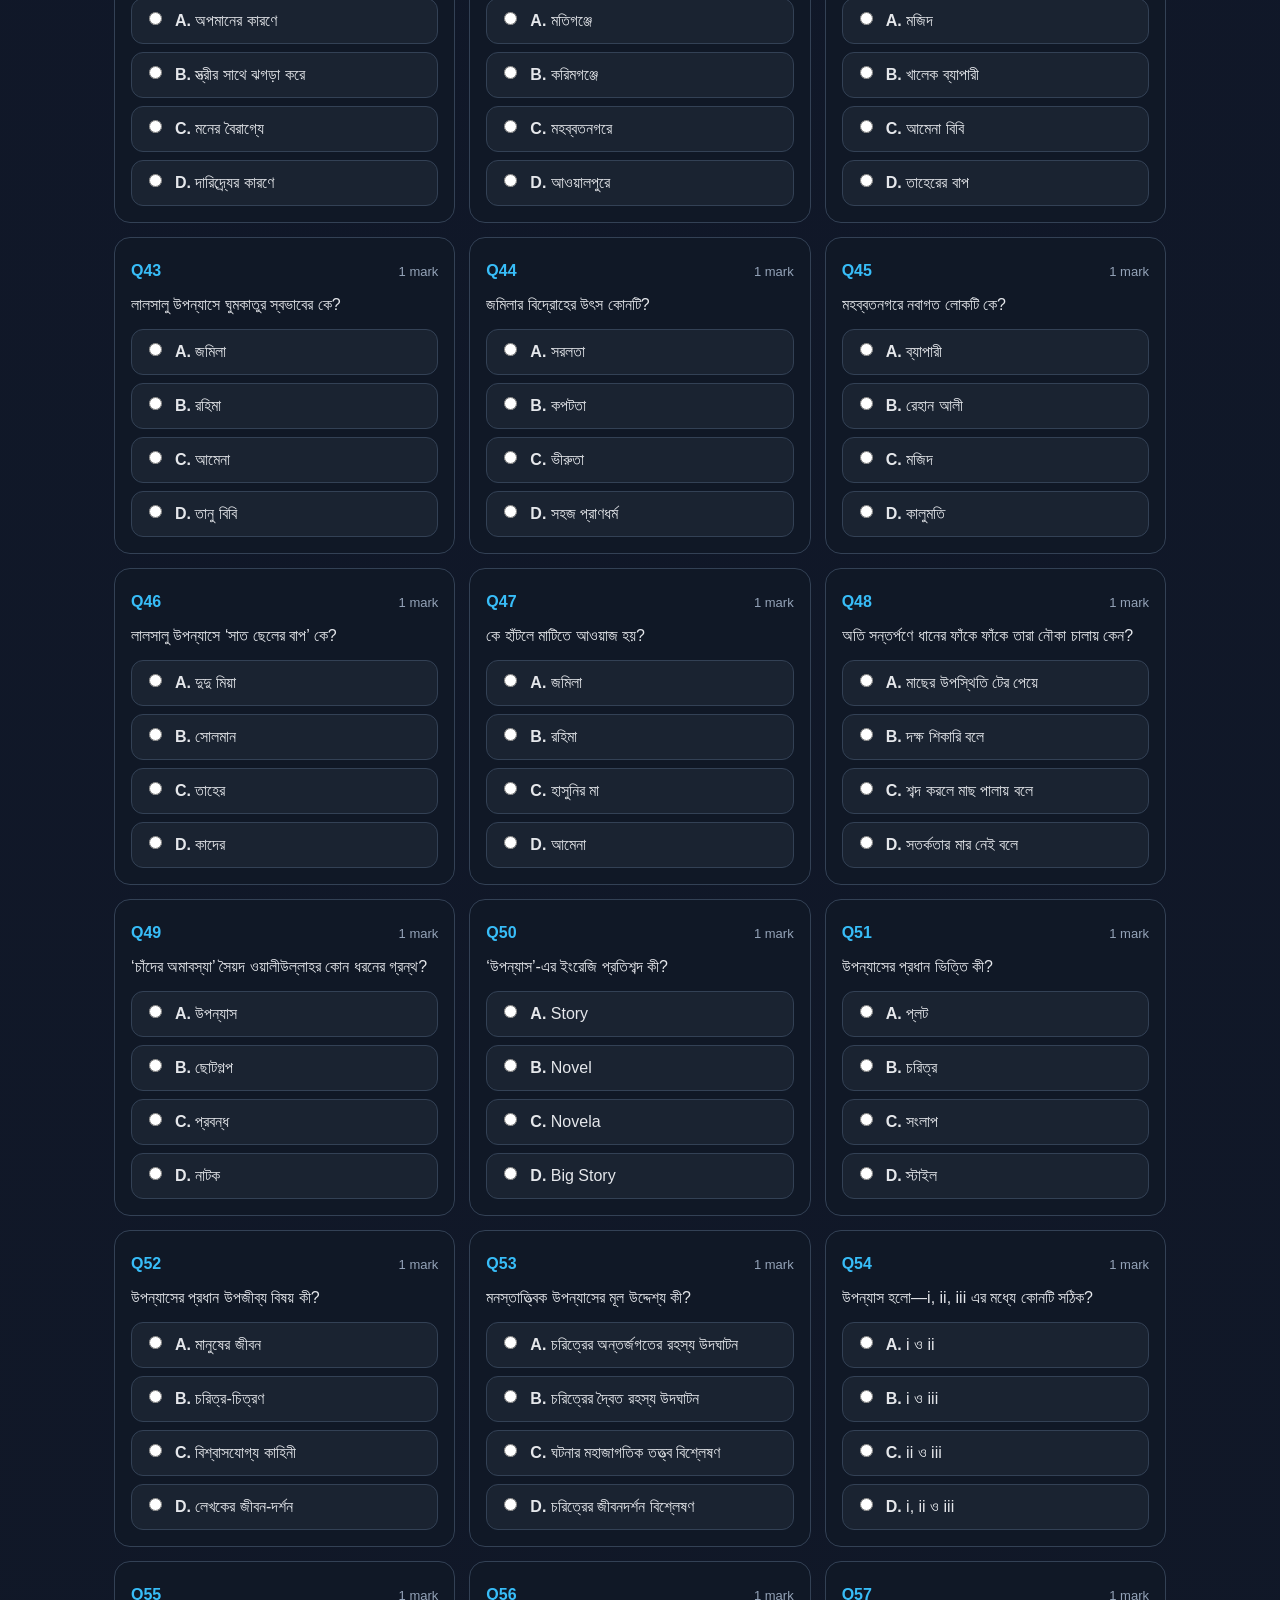
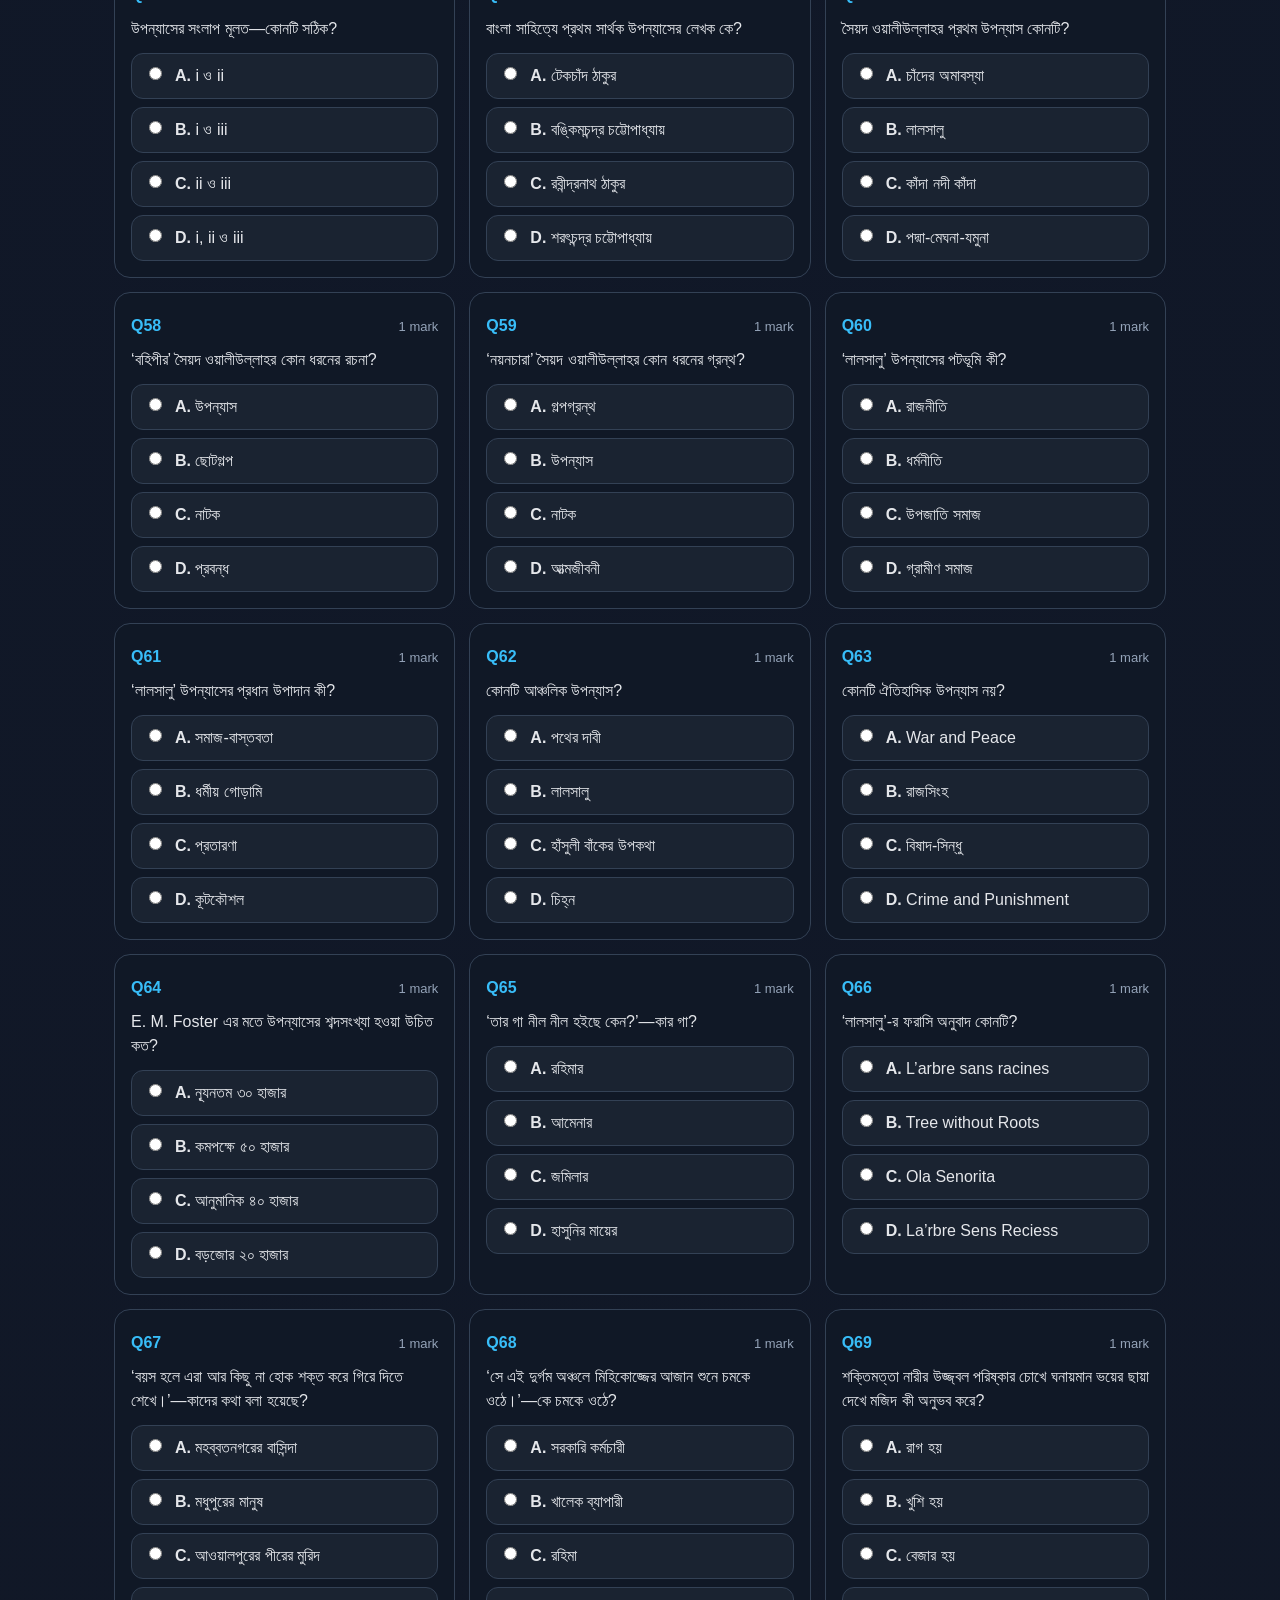
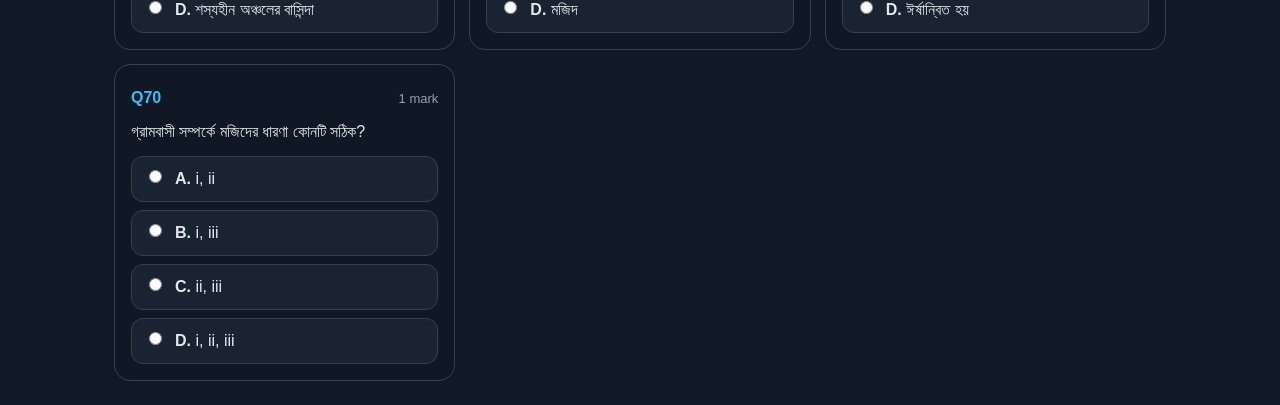
==== commit f1bc6eb2: "Fix answer option in exam checker HTML" ====
--- a/lalshalu_exam_checker.html
+++ b/lalshalu_exam_checker.html
@@ -144,7 +144,7 @@
       { q: "‘লালসালু’ উপন্যাসে অশীতিপর বৃদ্ধ কে?", o: ["পীর সাহেব", "আক্কাসের বাপ", "সেলেমনের বাপ", "তাহের-কাদেরের বাপ"], a: 0 },
       { q: "‘তোমার দাড়ি কই মিয়া?’—কাকে বলা হয়েছে?", o: ["আক্কাস", "তাহের", "কাদের", "ধলা মিয়া"], a: 0 },
       { q: "জিমলা কার সম্পর্কে ‘তানি বুঝি দুলার বাপ।’ উক্তি করে?", o: ["মোদাচ্ছের মিয়া", "খালেক ব্যাপারী", "মতলুব মিয়া", "মজিদ"], a: 3 },
-      { q: "মজিদ কীভাবে তার প্রভাব প্রতিষ্ঠা করে?", o: ["অলৌকিক ক্ষমতাবলে", "সবার সাথে ভালো ব্যবহার করে", "অঢেল অর্থ ও প্রতিপত্তির জোরে", "সবার মধ্যে অবিশ্বাস সৃষ্টি করে"], a: 3 },
+      { q: "মজিদ কীভাবে তার প্রভাব প্রতিষ্ঠা করে?", o: ["অলৌকিক ক্ষমতাবলে", "সবার সাথে ভালো ব্যবহার করে", "অঢেল অর্থ ও প্রতিপত্তির জোরে", "সবার মধ্যে অন্ধবিশ্বাস সৃষ্টি করে"], a: 3 },
       { q: "‘লালসালু’ উপন্যাসের শেষ বাক্য কোনটি?", o: ["নাফরমানি করিও না", "মুহূর্তের মধ্যে কেয়ামত হবে", "খোদার উপর তেওয়াক্কুল রাখো", "বিশ্বাসের পাথরে যেন খোদাই সে চোখ"], a: 0 },
       { q: "দেশে দেশে পীরদের সফর শুরু হয় কখন?", o: ["ধানের মৌসুমে", "দুর্ভিক্ষের সময়", "গায়েবি নির্দেশ পেলে", "মুরিদদের আহ্বান পেলে"], a: 1 },
       { q: "‘লালসালু’ উপন্যাসে অবিশ্রান্ত ঢোলক বেজে চলে কোথায়?", o: ["মতিগঞ্জে", "গারো পাহাড়ে", "ডোমপাড়ায়", "আওয়ালপুরে"], a: 3 },
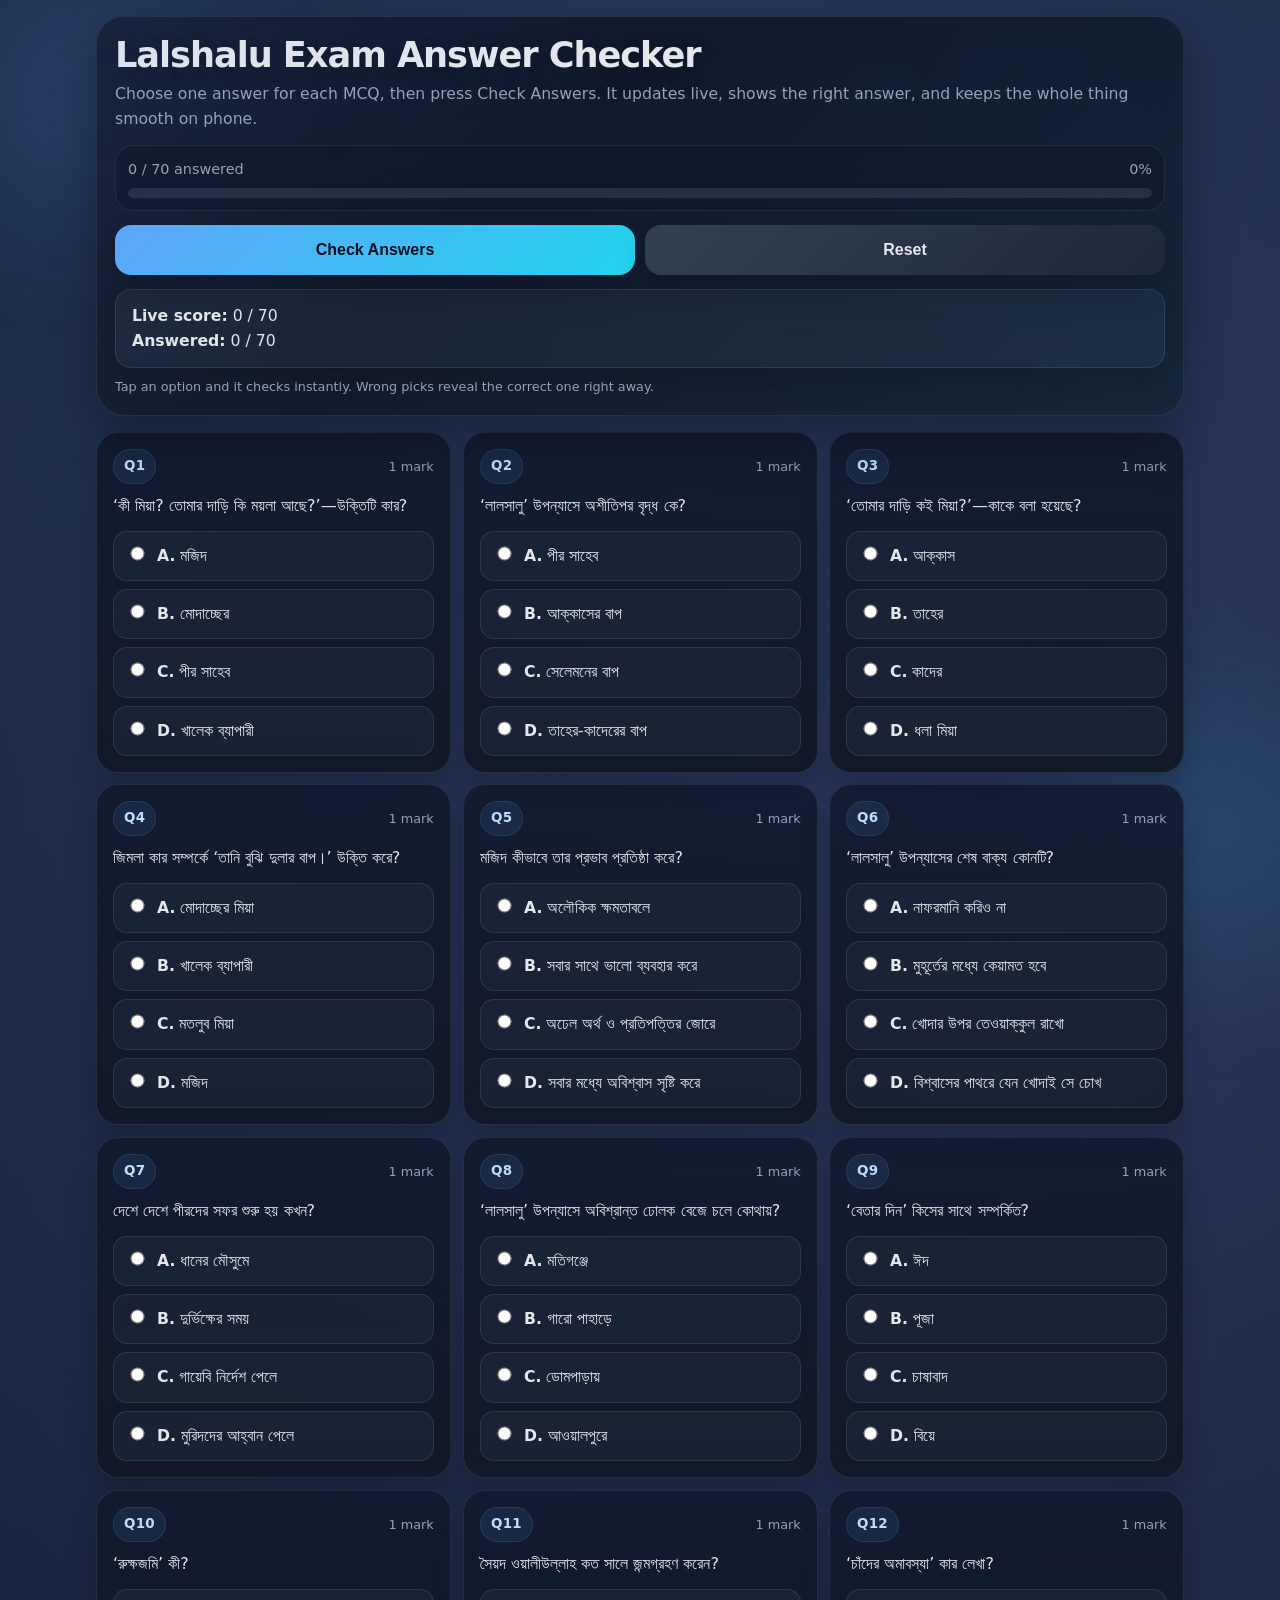
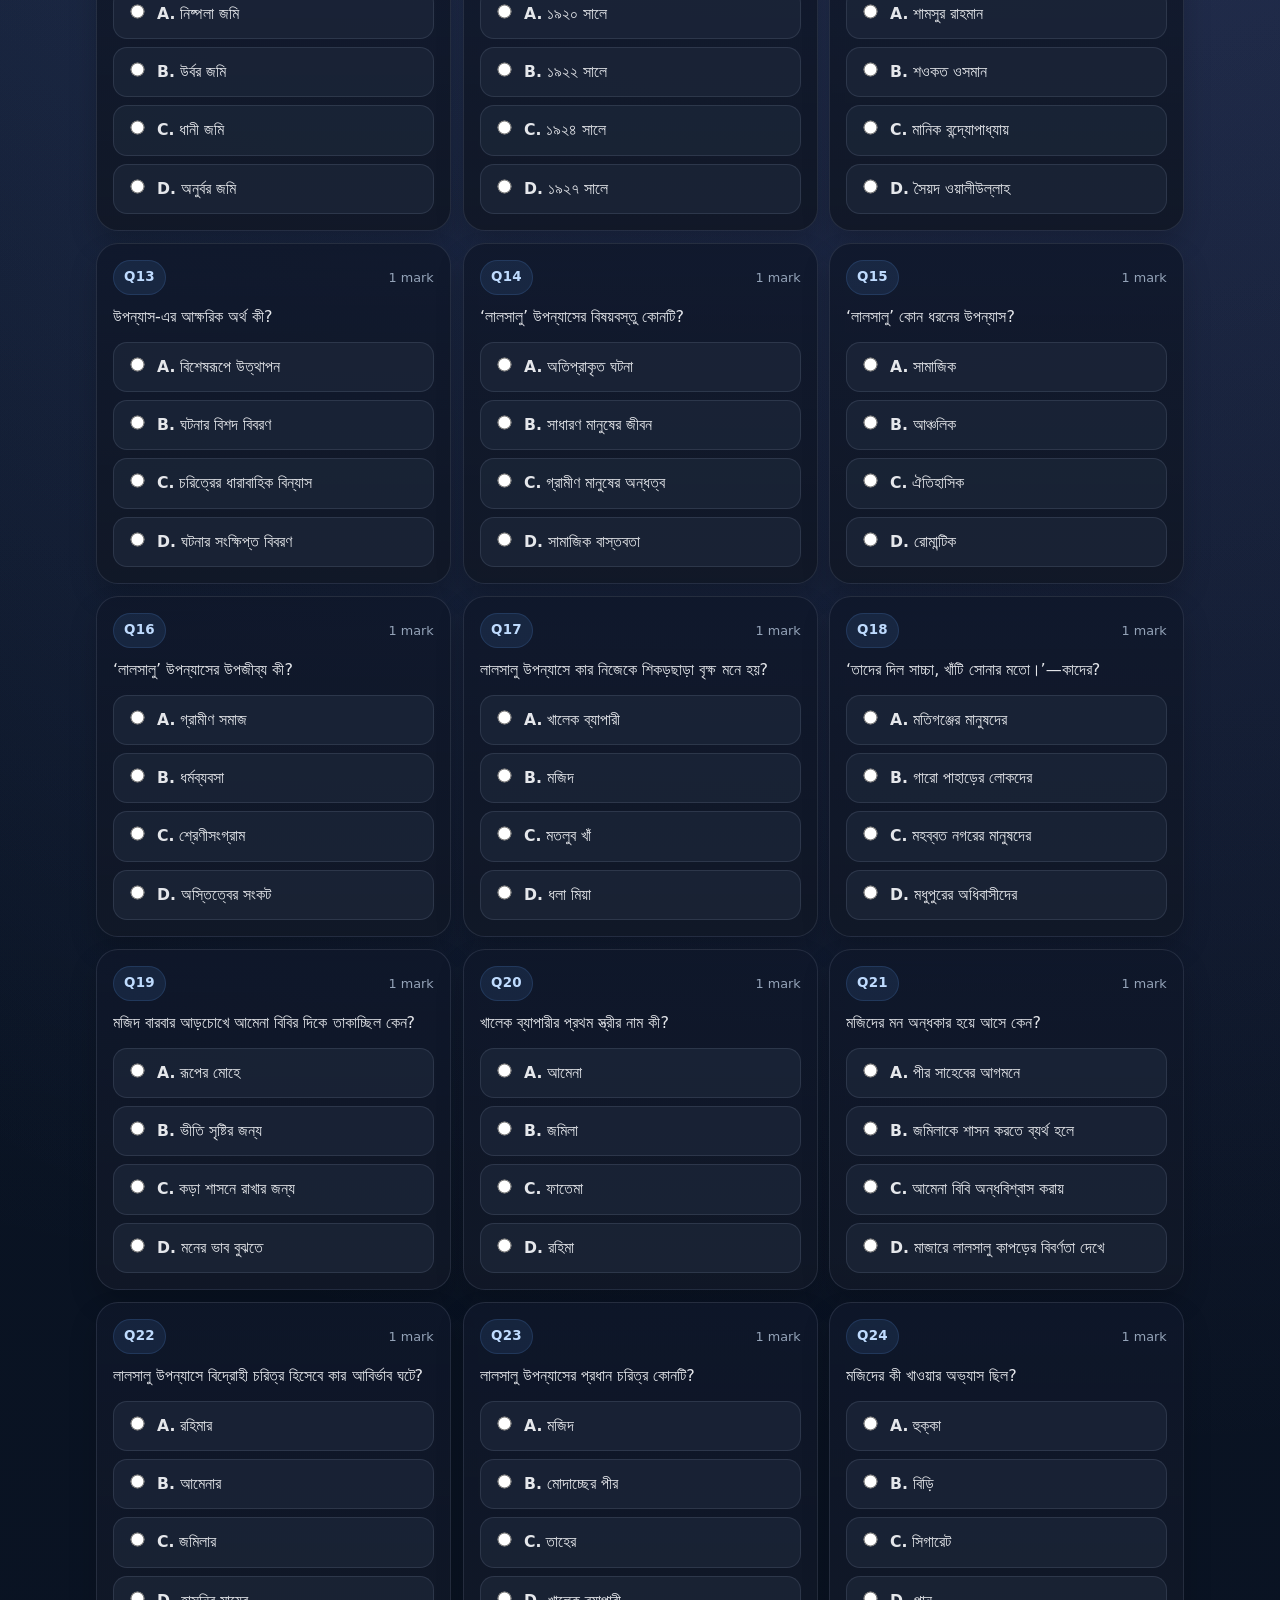
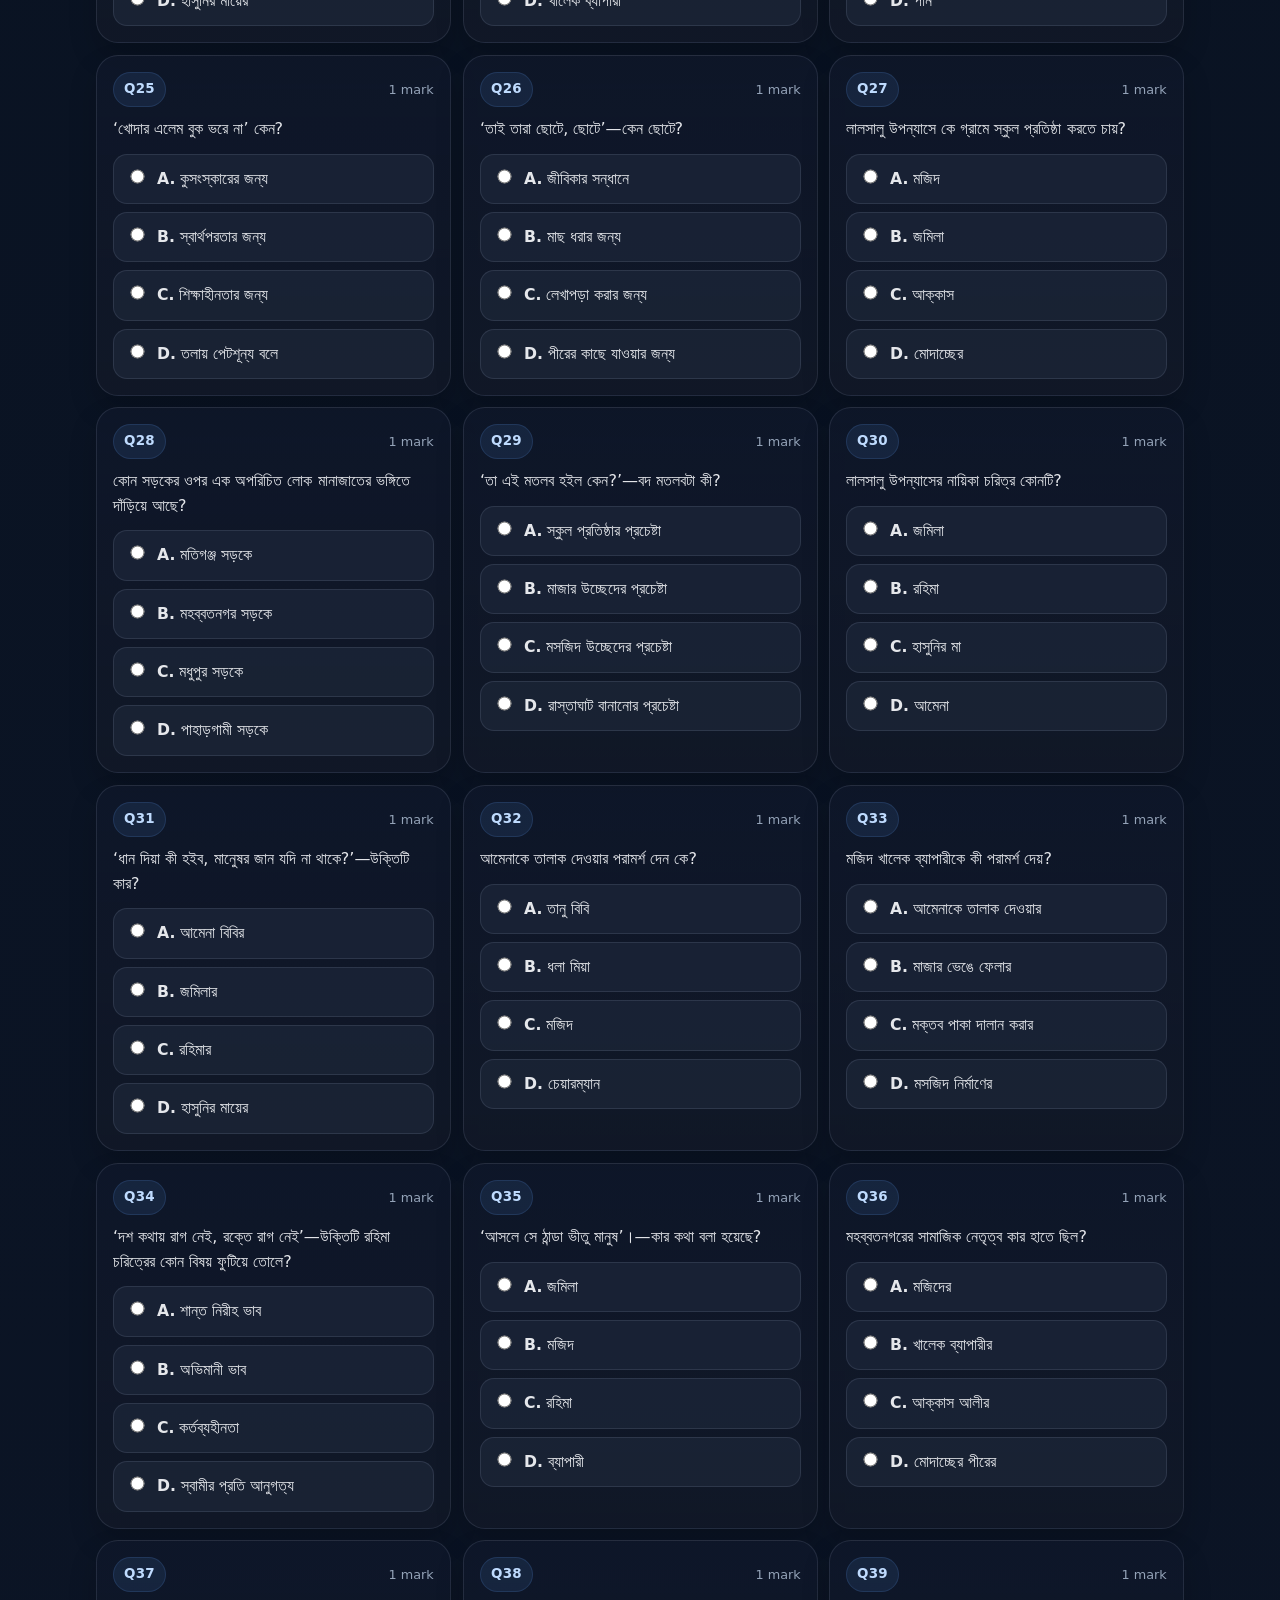
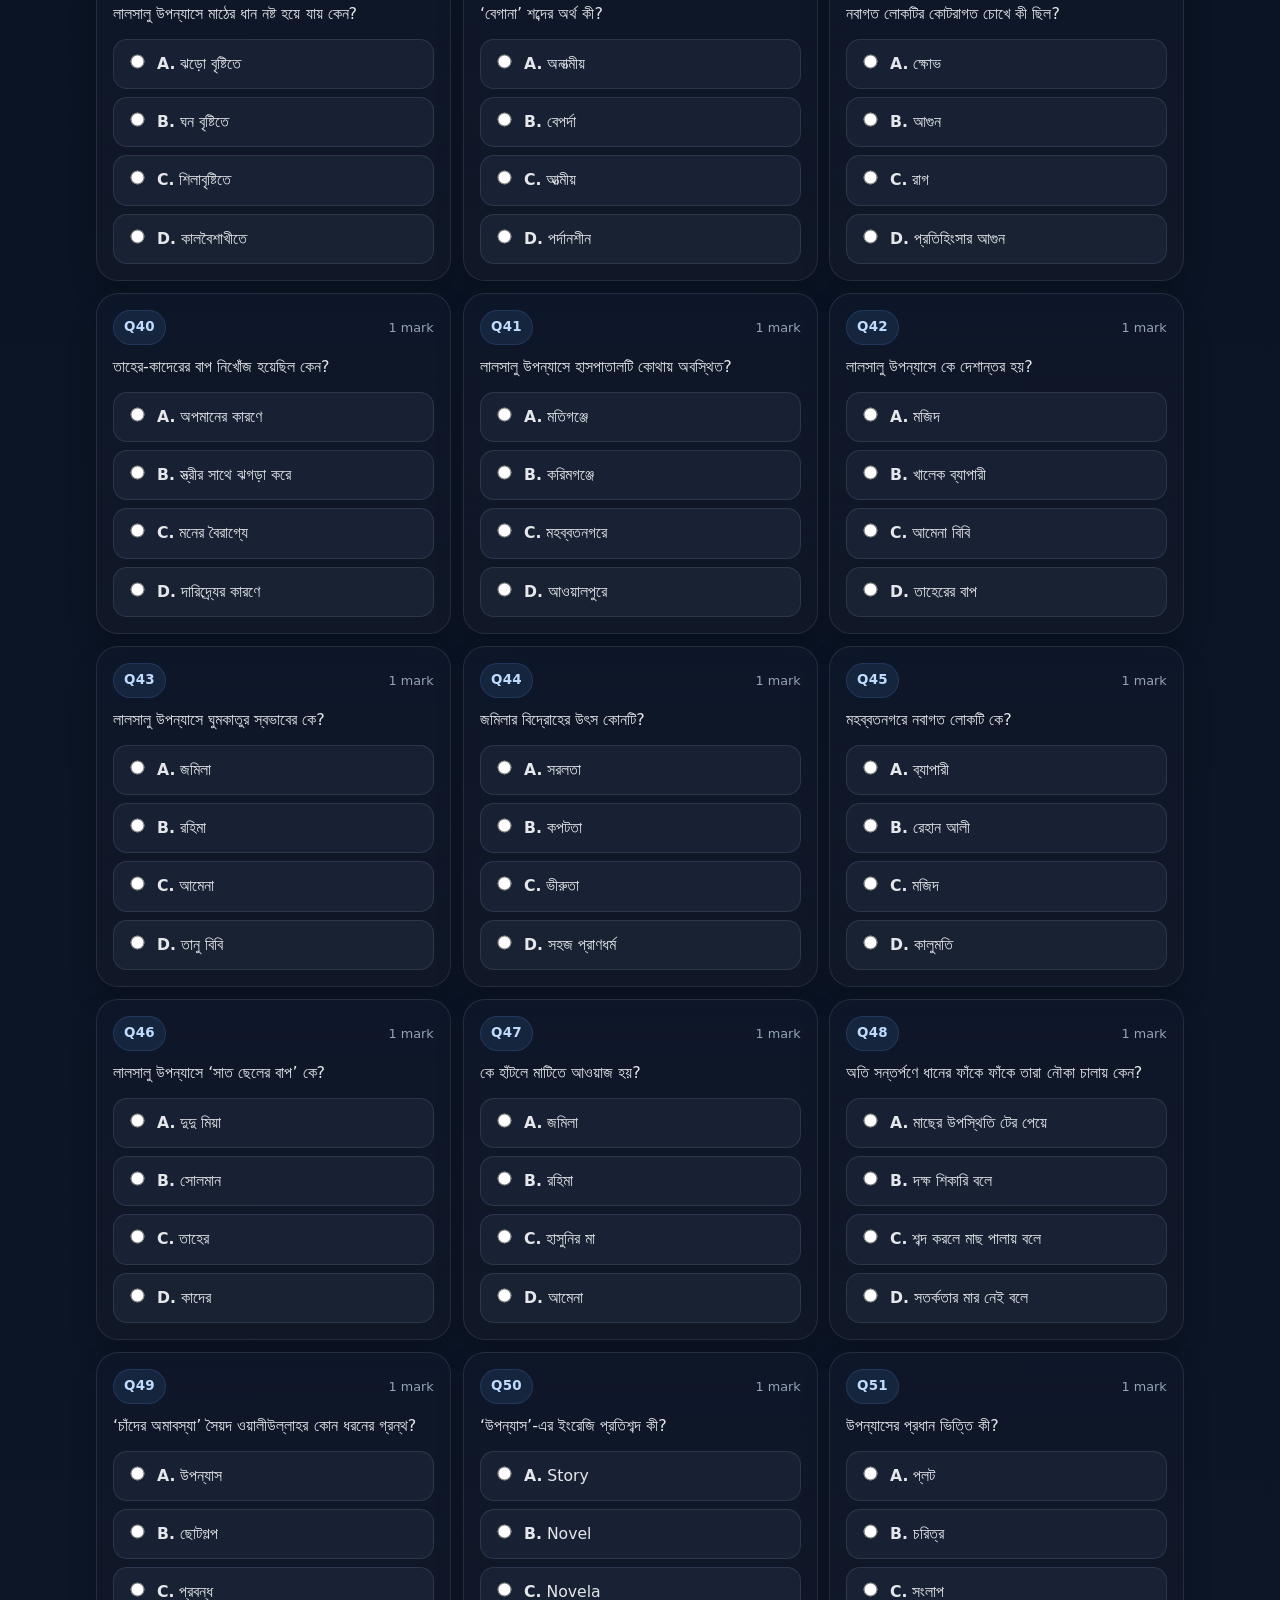
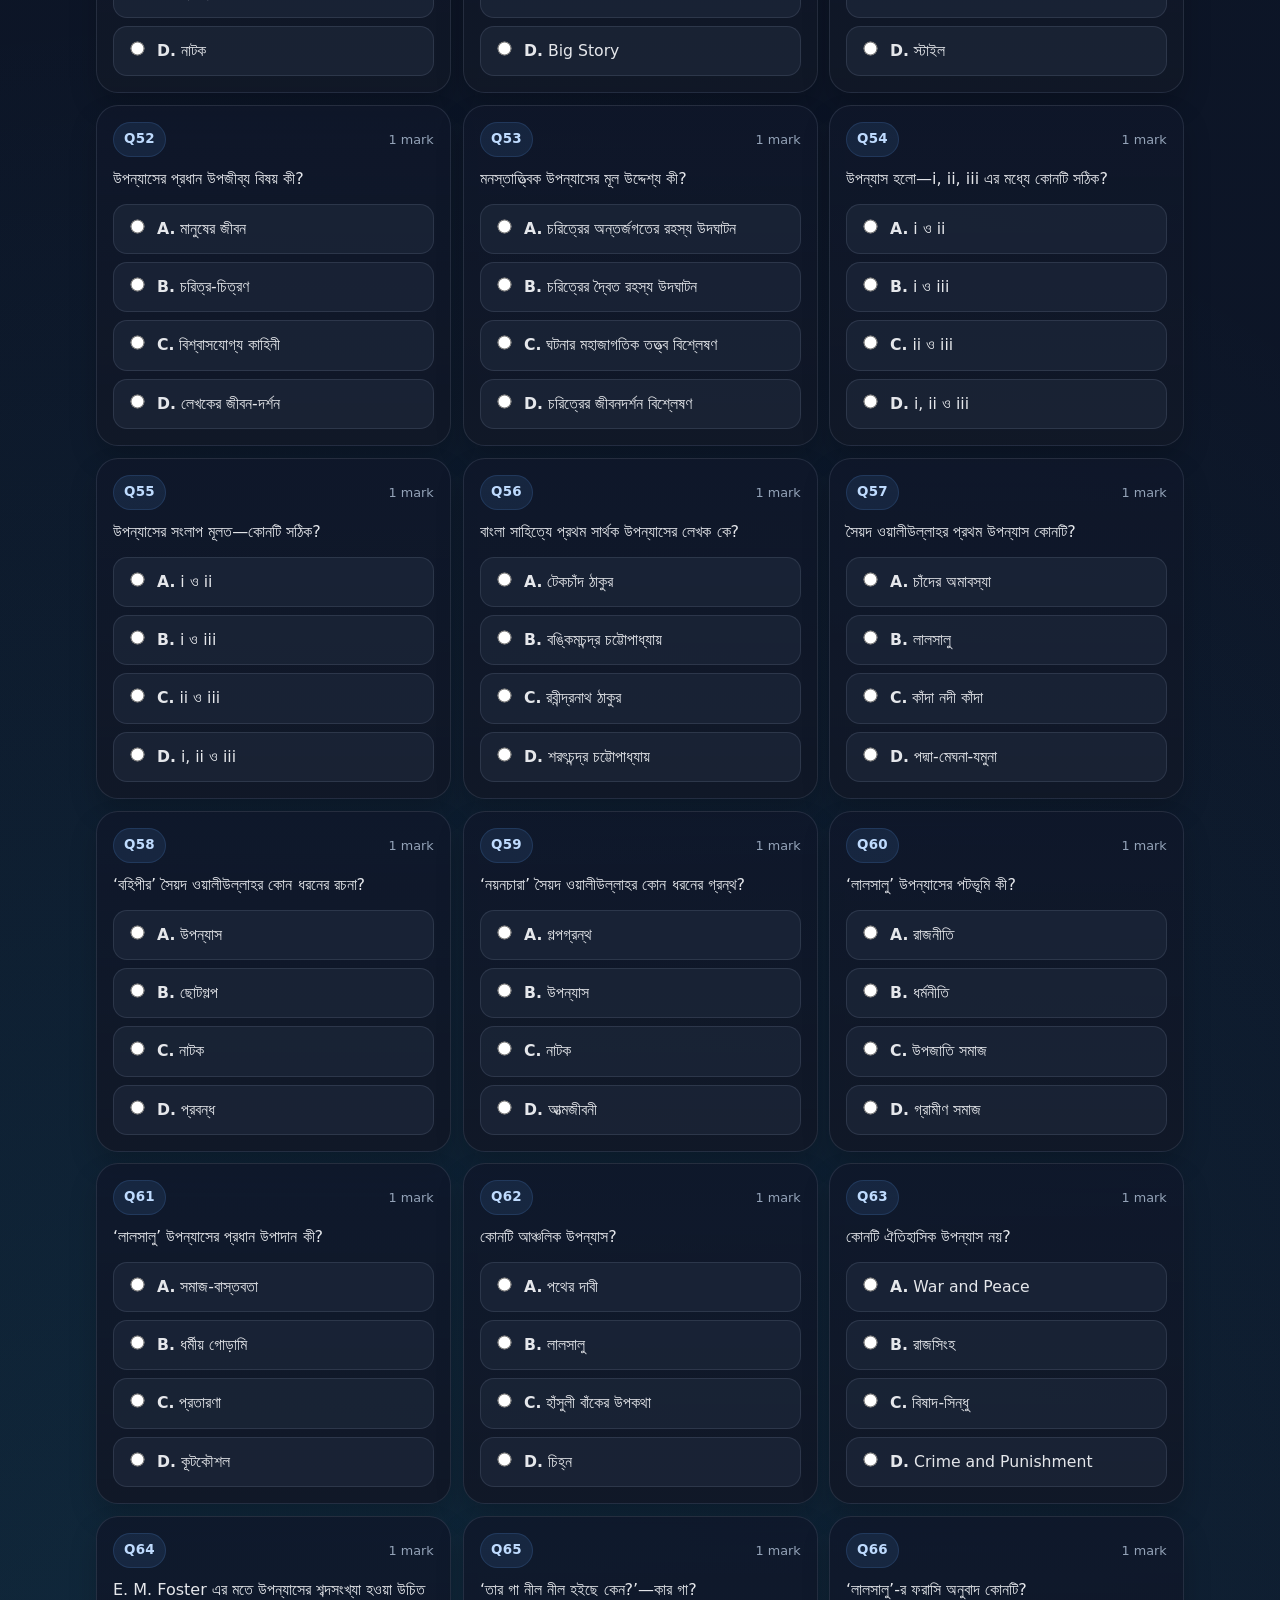
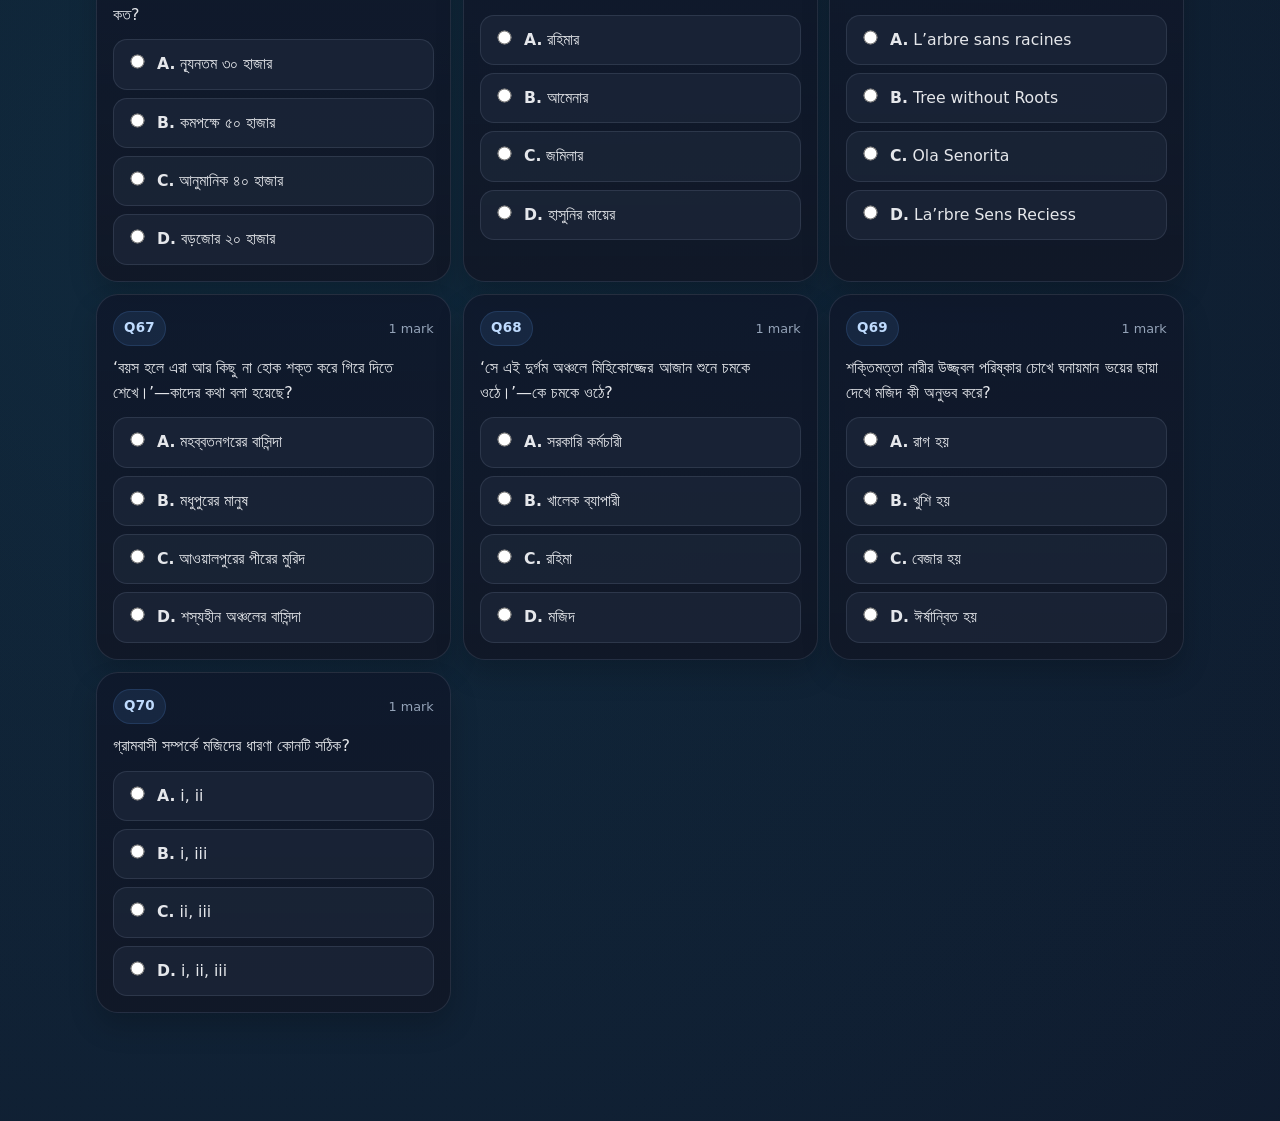
==== commit 3f80d4b4: "Refactor styles and improve UI for exam checker" ====
--- a/lalshalu_exam_checker.html
+++ b/lalshalu_exam_checker.html
@@ -6,119 +6,466 @@
   <title>Lalshalu Exam Answer Checker</title>
   <style>
     :root {
-      --bg: #0f172a;
-      --card: #111827;
-      --card2: #1f2937;
+      --bg1: #07111f;
+      --bg2: #0f172a;
+      --card: rgba(15, 23, 42, 0.72);
       --text: #e5e7eb;
       --muted: #94a3b8;
-      --accent: #38bdf8;
+      --accent: #60a5fa;
+      --accent-2: #22d3ee;
+      --accent-3: #a78bfa;
       --good: #22c55e;
       --bad: #ef4444;
-      --border: #334155;
-    }
+      --border: rgba(148, 163, 184, 0.22);
+      --shadow: 0 22px 48px rgba(0, 0, 0, 0.32);
+      --shadow-soft: 0 14px 28px rgba(0, 0, 0, 0.18);
+      --radius-xl: 28px;
+      --radius-lg: 22px;
+      --radius-md: 16px;
+    }
+
     * { box-sizing: border-box; }
+
+    html {
+      scroll-behavior: smooth;
+      -webkit-text-size-adjust: 100%;
+      text-size-adjust: 100%;
+    }
+
     body {
       margin: 0;
-      font-family: Arial, Helvetica, sans-serif;
-      background: linear-gradient(180deg, #0f172a 0%, #111827 100%);
+      font-family: Inter, system-ui, -apple-system, BlinkMacSystemFont, "Segoe UI", Roboto, Arial, sans-serif;
       color: var(--text);
-      line-height: 1.5;
-    }
+      line-height: 1.55;
+      background:
+        radial-gradient(circle at top, rgba(96, 165, 250, 0.20), transparent 32%),
+        radial-gradient(circle at 85% 10%, rgba(167, 139, 250, 0.16), transparent 26%),
+        radial-gradient(circle at 20% 90%, rgba(34, 211, 238, 0.10), transparent 22%),
+        linear-gradient(180deg, var(--bg1) 0%, var(--bg2) 100%);
+      min-height: 100vh;
+      overflow-x: hidden;
+      position: relative;
+    }
+
+    body::before,
+    body::after {
+      content: "";
+      position: fixed;
+      width: 360px;
+      height: 360px;
+      border-radius: 50%;
+      filter: blur(70px);
+      opacity: 0.22;
+      pointer-events: none;
+      z-index: 0;
+      animation: floatGlow 14s ease-in-out infinite alternate;
+    }
+
+    body::before {
+      top: -90px;
+      left: -100px;
+      background: radial-gradient(circle, rgba(96, 165, 250, 0.95), transparent 70%);
+    }
+
+    body::after {
+      right: -120px;
+      bottom: -110px;
+      background: radial-gradient(circle, rgba(34, 211, 238, 0.9), transparent 70%);
+      animation-delay: -5s;
+    }
+
+    @keyframes floatGlow {
+      from { transform: translate3d(0, 0, 0) scale(1); }
+      to { transform: translate3d(18px, 24px, 0) scale(1.12); }
+    }
+
     .wrap {
-      max-width: 1100px;
+      width: min(100%, 1120px);
       margin: 0 auto;
-      padding: 24px;
-    }
+      padding: 16px;
+      padding-bottom: 108px;
+      position: relative;
+      z-index: 1;
+    }
+
     .hero {
-      background: rgba(17, 24, 39, 0.9);
-      border: 1px solid var(--border);
-      border-radius: 18px;
-      padding: 20px;
-      margin-bottom: 18px;
-      box-shadow: 0 20px 40px rgba(0,0,0,.25);
-    }
-    h1 { margin: 0 0 8px; font-size: 28px; }
-    p { margin: 6px 0; color: var(--muted); }
+      background: linear-gradient(180deg, rgba(15, 23, 42, 0.94), rgba(17, 24, 39, 0.86));
+      border: 1px solid rgba(148, 163, 184, 0.18);
+      border-radius: var(--radius-xl);
+      padding: 18px;
+      margin-bottom: 16px;
+      box-shadow: var(--shadow);
+      position: relative;
+      overflow: hidden;
+      backdrop-filter: blur(18px);
+      transition: transform 0.25s ease, box-shadow 0.25s ease, border-color 0.25s ease;
+    }
+
+    .hero::before {
+      content: "";
+      position: absolute;
+      inset: 0;
+      background: linear-gradient(135deg, rgba(96, 165, 250, 0.08), transparent 40%, rgba(34, 211, 238, 0.06));
+      pointer-events: none;
+    }
+
+    .hero:hover {
+      transform: translateY(-2px);
+      border-color: rgba(96, 165, 250, 0.34);
+      box-shadow: 0 24px 56px rgba(0, 0, 0, 0.38);
+    }
+
+    .sticky {
+      position: sticky;
+      top: 8px;
+      z-index: 20;
+    }
+
+    h1 {
+      margin: 0 0 8px;
+      font-size: clamp(1.35rem, 4.2vw, 2.2rem);
+      letter-spacing: -0.03em;
+      line-height: 1.12;
+      text-shadow: 0 10px 26px rgba(0, 0, 0, 0.18);
+    }
+
+    p {
+      margin: 6px 0;
+      color: var(--muted);
+      font-size: 0.98rem;
+    }
+
     .actions {
-      display: flex;
-      flex-wrap: wrap;
+      display: grid;
+      grid-template-columns: 1fr 1fr;
       gap: 10px;
       margin-top: 14px;
     }
+
     button {
+      appearance: none;
       border: 0;
-      border-radius: 12px;
-      padding: 12px 16px;
-      font-weight: 700;
+      border-radius: 16px;
+      padding: 14px 16px;
+      min-height: 50px;
+      font-weight: 900;
+      font-size: 1rem;
       cursor: pointer;
-    }
-    .primary { background: var(--accent); color: #0f172a; }
-    .secondary { background: #334155; color: var(--text); }
+      transition: transform 0.18s ease, box-shadow 0.18s ease, opacity 0.18s ease, filter 0.18s ease;
+      box-shadow: var(--shadow-soft);
+      touch-action: manipulation;
+      position: relative;
+      overflow: hidden;
+    }
+
+    button::after {
+      content: "";
+      position: absolute;
+      inset: 0;
+      background: linear-gradient(120deg, transparent 0%, rgba(255,255,255,0.18) 50%, transparent 100%);
+      transform: translateX(-120%);
+      transition: transform 0.45s ease;
+    }
+
+    button:hover::after { transform: translateX(120%); }
+    button:hover { transform: translateY(-2px); filter: brightness(1.03); }
+    button:active { transform: scale(0.98); }
+
+    .primary {
+      background: linear-gradient(135deg, var(--accent), var(--accent-2));
+      color: #07111f;
+    }
+
+    .secondary {
+      background: linear-gradient(135deg, rgba(51, 65, 85, 0.98), rgba(30, 41, 59, 0.98));
+      color: var(--text);
+    }
+
+    .progress-shell {
+      margin-top: 14px;
+      padding: 12px;
+      background: rgba(15, 23, 42, 0.55);
+      border: 1px solid rgba(148, 163, 184, 0.14);
+      border-radius: 18px;
+      position: relative;
+      overflow: hidden;
+    }
+
+    .progress-meta {
+      display: flex;
+      justify-content: space-between;
+      gap: 10px;
+      align-items: center;
+      margin-bottom: 8px;
+      font-size: 0.9rem;
+      color: var(--muted);
+    }
+
+    .progress-bar {
+      width: 100%;
+      height: 10px;
+      border-radius: 999px;
+      background: rgba(148, 163, 184, 0.16);
+      overflow: hidden;
+      position: relative;
+    }
+
+    .progress-fill {
+      width: 0%;
+      height: 100%;
+      border-radius: inherit;
+      background: linear-gradient(90deg, var(--accent), var(--accent-2), var(--accent-3));
+      box-shadow: 0 0 24px rgba(96, 165, 250, 0.35);
+      transition: width 0.32s ease;
+    }
+
     .scorebox {
       margin-top: 14px;
       padding: 14px 16px;
-      border: 1px solid var(--border);
-      border-radius: 14px;
-      background: rgba(31,41,55,.8);
+      border: 1px solid rgba(148, 163, 184, 0.16);
+      border-radius: 16px;
+      background: rgba(30, 41, 59, 0.82);
       display: none;
-    }
+      box-shadow: var(--shadow-soft);
+      font-size: 0.98rem;
+      animation: scorePop 0.45s ease;
+    }
+
+    @keyframes scorePop {
+      from { opacity: 0; transform: translateY(8px) scale(0.98); }
+      to { opacity: 1; transform: translateY(0) scale(1); }
+    }
+
     .grid {
       display: grid;
-      grid-template-columns: repeat(auto-fit, minmax(320px, 1fr));
-      gap: 14px;
-    }
+      grid-template-columns: repeat(auto-fit, minmax(290px, 1fr));
+      gap: 12px;
+    }
+
     .qcard {
-      background: rgba(17, 24, 39, 0.92);
-      border: 1px solid var(--border);
-      border-radius: 16px;
+      background: linear-gradient(180deg, rgba(15, 23, 42, 0.82), rgba(17, 24, 39, 0.96));
+      border: 1px solid rgba(148, 163, 184, 0.16);
+      border-radius: var(--radius-lg);
       padding: 16px;
-    }
+      box-shadow: var(--shadow-soft);
+      overflow: hidden;
+      transform: translateY(18px) scale(0.985);
+      opacity: 0;
+      transition: transform 0.45s ease, opacity 0.45s ease, border-color 0.25s ease, box-shadow 0.25s ease;
+      will-change: transform, opacity;
+      scroll-margin-top: 92px;
+      contain: content;
+    }
+
+    .qcard.show {
+      opacity: 1;
+      transform: translateY(0) scale(1);
+    }
+
+    .qcard:hover {
+      border-color: rgba(96, 165, 250, 0.28);
+      box-shadow: 0 16px 34px rgba(0, 0, 0, 0.24);
+    }
+
     .qhead {
       display: flex;
       justify-content: space-between;
-      gap: 10px;
-      align-items: baseline;
+      gap: 8px;
+      align-items: center;
       margin-bottom: 10px;
     }
+
     .qnum {
-      font-weight: 700;
-      color: var(--accent);
-    }
+      font-weight: 900;
+      color: #bfdbfe;
+      letter-spacing: 0.02em;
+      font-size: 0.84rem;
+      text-transform: uppercase;
+      background: rgba(96, 165, 250, 0.10);
+      border: 1px solid rgba(96, 165, 250, 0.15);
+      padding: 6px 10px;
+      border-radius: 999px;
+    }
+
     .qtext {
       margin: 0 0 12px;
-      font-size: 16px;
+      font-size: 1rem;
       color: var(--text);
-    }
-    .options { display: grid; gap: 8px; }
+      word-break: break-word;
+    }
+
+    .options {
+      display: grid;
+      gap: 8px;
+    }
+
     label.option {
       display: flex;
       gap: 10px;
       align-items: flex-start;
+      padding: 12px 12px;
+      border: 1px solid rgba(148, 163, 184, 0.16);
+      border-radius: 14px;
+      background: rgba(30, 41, 59, 0.68);
+      cursor: pointer;
+      transition: border-color 0.18s ease, background 0.18s ease, transform 0.18s ease, box-shadow 0.18s ease;
+      min-height: 48px;
+      -webkit-tap-highlight-color: transparent;
+      position: relative;
+      overflow: hidden;
+    }
+
+    label.option::before {
+      content: "";
+      position: absolute;
+      inset: 0;
+      background: linear-gradient(90deg, transparent, rgba(255,255,255,0.06), transparent);
+      transform: translateX(-120%);
+      transition: transform 0.5s ease;
+    }
+
+    label.option:hover::before { transform: translateX(120%); }
+    label.option:hover { border-color: rgba(96, 165, 250, 0.42); transform: translateY(-1px); }
+    label.option:active { transform: scale(0.995); }
+
+    label.option span {
+      flex: 1;
+      min-width: 0;
+      word-break: break-word;
+      font-size: 0.98rem;
+    }
+
+    input[type="radio"] {
+      margin-top: 3px;
+      transform: scale(1.08);
+      accent-color: var(--accent);
+      flex: 0 0 auto;
+    }
+
+    .result-correct {
+      border-color: rgba(34, 197, 94, 0.95) !important;
+      background: rgba(34, 197, 94, 0.14) !important;
+      box-shadow: inset 0 0 0 1px rgba(34, 197, 94, 0.18);
+      animation: correctPulse 0.45s ease;
+    }
+
+    .result-wrong {
+      border-color: rgba(239, 68, 68, 0.95) !important;
+      background: rgba(239, 68, 68, 0.14) !important;
+      box-shadow: inset 0 0 0 1px rgba(239, 68, 68, 0.18);
+      animation: wrongShake 0.38s ease;
+    }
+
+    @keyframes correctPulse {
+      0% { transform: scale(1); }
+      45% { transform: scale(1.015); }
+      100% { transform: scale(1); }
+    }
+
+    @keyframes wrongShake {
+      0%, 100% { transform: translateX(0); }
+      20% { transform: translateX(-3px); }
+      40% { transform: translateX(3px); }
+      60% { transform: translateX(-2px); }
+      80% { transform: translateX(2px); }
+    }
+
+    .small {
+      font-size: 0.8rem;
+      color: var(--muted);
+      white-space: nowrap;
+    }
+
+    .hero .small {
+      white-space: normal;
+      margin-top: 10px;
+      line-height: 1.45;
+    }
+
+    .mobile-dock {
+      position: fixed;
+      left: 0;
+      right: 0;
+      bottom: 0;
+      z-index: 30;
+      padding: 10px 12px calc(10px + env(safe-area-inset-bottom));
+      display: none;
+      background: linear-gradient(180deg, rgba(7, 17, 31, 0), rgba(7, 17, 31, 0.92) 30%, rgba(7, 17, 31, 0.98));
+      backdrop-filter: blur(12px);
+    }
+
+    .dock-inner {
+      display: grid;
+      grid-template-columns: 1fr 1fr;
+      gap: 10px;
+      max-width: 1120px;
+      margin: 0 auto;
+    }
+
+    .dock-pill {
+      background: rgba(15, 23, 42, 0.9);
+      border: 1px solid rgba(148, 163, 184, 0.18);
+      border-radius: 18px;
       padding: 10px 12px;
-      border: 1px solid var(--border);
-      border-radius: 12px;
-      background: rgba(31, 41, 55, 0.7);
-      cursor: pointer;
-    }
-    label.option:hover { border-color: var(--accent); }
-    input[type="radio"] { margin-top: 3px; }
-    .result-correct { border-color: var(--good) !important; background: rgba(34,197,94,.12) !important; }
-    .result-wrong { border-color: var(--bad) !important; background: rgba(239,68,68,.12) !important; }
-    .small {
-      font-size: 13px;
-      color: var(--muted);
-      margin-top: 8px;
-    }
-    .sticky {
-      position: sticky;
-      top: 0;
-      z-index: 10;
-      backdrop-filter: blur(10px);
-    }
-    @media (max-width: 600px) {
-      .wrap { padding: 14px; }
-      h1 { font-size: 22px; }
-      button { width: 100%; }
+      box-shadow: var(--shadow-soft);
+      text-align: center;
+      font-weight: 800;
+      font-size: 0.92rem;
+      color: var(--text);
+    }
+
+    .dock-pill strong { color: #bfdbfe; }
+
+    @media (max-width: 720px) {
+      .wrap { padding: 12px; padding-bottom: 124px; }
+      .hero {
+        padding: 16px;
+        border-radius: 22px;
+      }
+      .grid {
+        grid-template-columns: 1fr;
+        gap: 10px;
+      }
+      .qcard {
+        padding: 14px;
+        border-radius: 18px;
+      }
+      .actions {
+        grid-template-columns: 1fr;
+      }
+      button {
+        width: 100%;
+      }
+      .sticky {
+        top: 0;
+        border-radius: 0 0 20px 20px;
+      }
+      .mobile-dock { display: block; }
+    }
+
+    @media (max-width: 480px) {
+      .wrap { padding: 10px; padding-bottom: 132px; }
+      h1 { font-size: 1.2rem; }
+      p { font-size: 0.94rem; }
+      .hero { padding: 14px; }
+      .qtext { font-size: 0.96rem; }
+      label.option {
+        padding: 11px 11px;
+        border-radius: 12px;
+      }
+      .scorebox { font-size: 0.95rem; }
+      .small { font-size: 0.76rem; }
+      .progress-shell { padding: 10px; }
+      .dock-inner { grid-template-columns: 1fr; }
+    }
+
+    @media (prefers-reduced-motion: reduce) {
+      *, *::before, *::after {
+        animation: none !important;
+        transition: none !important;
+        scroll-behavior: auto !important;
+      }
+      .qcard { opacity: 1; transform: none; }
     }
   </style>
 </head>
@@ -126,16 +473,27 @@
   <div class="wrap">
     <div class="hero sticky">
       <h1>Lalshalu Exam Answer Checker</h1>
-      <p>Choose one answer for each MCQ, then press Check Answers. It will show your score and mark right and wrong options.</p>
+      <p>Choose one answer for each MCQ, then press Check Answers. It updates live, shows the right answer, and keeps the whole thing smooth on phone.</p>
+      <div class="progress-shell">
+        <div class="progress-meta"><span id="progressText">0 / 70 answered</span><span id="progressPercent">0%</span></div>
+        <div class="progress-bar"><div id="progressFill" class="progress-fill"></div></div>
+      </div>
       <div class="actions">
         <button class="primary" onclick="checkAnswers()">Check Answers</button>
         <button class="secondary" onclick="resetQuiz()">Reset</button>
       </div>
       <div id="scoreBox" class="scorebox"></div>
-      <div class="small">Note: This is built from the exam text in your PDF. If you want, I can also make a cleaner version with search, timer, and shuffled questions.</div>
+      <div class="small">Tap an option and it checks instantly. Wrong picks reveal the correct one right away.</div>
     </div>
 
     <form id="quizForm" class="grid"></form>
+  </div>
+
+  <div class="mobile-dock">
+    <div class="dock-inner">
+      <div class="dock-pill"><strong id="dockAnswered">0</strong> answered</div>
+      <button class="primary" onclick="checkAnswers()">Check</button>
+    </div>
   </div>
 
   <script>
@@ -143,8 +501,8 @@
       { q: "‘কী মিয়া? তোমার দাড়ি কি ময়লা আছে?’—উক্তিটি কার?", o: ["মজিদ", "মোদাচ্ছের", "পীর সাহেব", "খালেক ব্যাপারী"], a: 0 },
       { q: "‘লালসালু’ উপন্যাসে অশীতিপর বৃদ্ধ কে?", o: ["পীর সাহেব", "আক্কাসের বাপ", "সেলেমনের বাপ", "তাহের-কাদেরের বাপ"], a: 0 },
       { q: "‘তোমার দাড়ি কই মিয়া?’—কাকে বলা হয়েছে?", o: ["আক্কাস", "তাহের", "কাদের", "ধলা মিয়া"], a: 0 },
-      { q: "জিমলা কার সম্পর্কে ‘তানি বুঝি দুলার বাপ।’ উক্তি করে?", o: ["মোদাচ্ছের মিয়া", "খালেক ব্যাপারী", "মতলুব মিয়া", "মজিদ"], a: 3 },
-      { q: "মজিদ কীভাবে তার প্রভাব প্রতিষ্ঠা করে?", o: ["অলৌকিক ক্ষমতাবলে", "সবার সাথে ভালো ব্যবহার করে", "অঢেল অর্থ ও প্রতিপত্তির জোরে", "সবার মধ্যে অন্ধবিশ্বাস সৃষ্টি করে"], a: 3 },
+      { q: "জিমলা কার সম্পর্কে ‘তানি বুঝি দুলার বাপ।’ উক্তি করে?", o: ["মোদাচ্ছের মিয়া", "খালেক ব্যাপারী", "মতলুব মিয়া", "মজিদ"], a: 1 },
+      { q: "মজিদ কীভাবে তার প্রভাব প্রতিষ্ঠা করে?", o: ["অলৌকিক ক্ষমতাবলে", "সবার সাথে ভালো ব্যবহার করে", "অঢেল অর্থ ও প্রতিপত্তির জোরে", "সবার মধ্যে অবিশ্বাস সৃষ্টি করে"], a: 3 },
       { q: "‘লালসালু’ উপন্যাসের শেষ বাক্য কোনটি?", o: ["নাফরমানি করিও না", "মুহূর্তের মধ্যে কেয়ামত হবে", "খোদার উপর তেওয়াক্কুল রাখো", "বিশ্বাসের পাথরে যেন খোদাই সে চোখ"], a: 0 },
       { q: "দেশে দেশে পীরদের সফর শুরু হয় কখন?", o: ["ধানের মৌসুমে", "দুর্ভিক্ষের সময়", "গায়েবি নির্দেশ পেলে", "মুরিদদের আহ্বান পেলে"], a: 1 },
       { q: "‘লালসালু’ উপন্যাসে অবিশ্রান্ত ঢোলক বেজে চলে কোথায়?", o: ["মতিগঞ্জে", "গারো পাহাড়ে", "ডোমপাড়ায়", "আওয়ালপুরে"], a: 3 },
@@ -160,7 +518,7 @@
       { q: "‘তাদের দিল সাচ্চা, খাঁটি সোনার মতো।’—কাদের?", o: ["মতিগঞ্জের মানুষদের", "গারো পাহাড়ের লোকদের", "মহব্বত নগরের মানুষদের", "মধুপুরের অধিবাসীদের"], a: 1 },
       { q: "মজিদ বারবার আড়চোখে আমেনা বিবির দিকে তাকাচ্ছিল কেন?", o: ["রূপের মোহে", "ভীতি সৃষ্টির জন্য", "কড়া শাসনে রাখার জন্য", "মনের ভাব বুঝতে"], a: 0 },
       { q: "খালেক ব্যাপারীর প্রথম স্ত্রীর নাম কী?", o: ["আমেনা", "জমিলা", "ফাতেমা", "রহিমা"], a: 0 },
-      { q: "মজিদের মন অন্ধকার হয়ে আসে কেন?", o: ["পীর সাহেবের আগমনে", "জমিলাকে শাসন করতে ব্যর্থ হলে", "আমেনা বিবি অবিশ্বাস করায়", "মাজারে লালসালু কাপড়ের বিবর্ণতা দেখে"], a: 1 },
+      { q: "মজিদের মন অন্ধকার হয়ে আসে কেন?", o: ["পীর সাহেবের আগমনে", "জমিলাকে শাসন করতে ব্যর্থ হলে", "আমেনা বিবি অন্ধবিশ্বাস করায়", "মাজারে লালসালু কাপড়ের বিবর্ণতা দেখে"], a: 1 },
       { q: "লালসালু উপন্যাসে বিদ্রোহী চরিত্র হিসেবে কার আবির্ভাব ঘটে?", o: ["রহিমার", "আমেনার", "জমিলার", "হাসুনির মায়ের"], a: 2 },
       { q: "লালসালু উপন্যাসের প্রধান চরিত্র কোনটি?", o: ["মজিদ", "মোদাচ্ছের পীর", "তাহের", "খালেক ব্যাপারী"], a: 0 },
       { q: "মজিদের কী খাওয়ার অভ্যাস ছিল?", o: ["হুক্কা", "বিড়ি", "সিগারেট", "পান"], a: 0 },
@@ -212,16 +570,41 @@
       { q: "গ্রামবাসী সম্পর্কে মজিদের ধারণা কোনটি সঠিক?", o: ["i, ii", "i, iii", "ii, iii", "i, ii, iii"], a: 3 }
     ];
 
+    const answerFixes = {
+      1: 2, 2: 0, 3: 3, 5: 3, 6: 0, 7: 2, 9: 0, 10: 1, 12: 0, 14: 0,
+      15: 1, 20: 1, 21: 2, 24: 3, 27: 0, 30: 2, 33: 3, 38: 1, 39: 0,
+      40: 1, 50: 0, 53: 1, 54: 0, 67: 0
+    };
+
+    questions.forEach((item, idx) => {
+      if (Object.prototype.hasOwnProperty.call(answerFixes, idx)) item.a = answerFixes[idx];
+    });
+
     const form = document.getElementById('quizForm');
     const scoreBox = document.getElementById('scoreBox');
+    const progressFill = document.getElementById('progressFill');
+    const progressText = document.getElementById('progressText');
+    const progressPercent = document.getElementById('progressPercent');
+    const dockAnswered = document.getElementById('dockAnswered');
     let liveScore = 0;
 
+    function getAnsweredCount() {
+      return Array.from({ length: questions.length }, (_, idx) => document.querySelector(`input[name="q${idx}"]:checked`) ? 1 : 0).reduce((a, b) => a + b, 0);
+    }
+
+    function updateProgressUI() {
+      const answered = getAnsweredCount();
+      const pct = Math.round((answered / questions.length) * 100);
+      progressFill.style.width = `${pct}%`;
+      progressText.textContent = `${answered} / ${questions.length} answered`;
+      progressPercent.textContent = `${pct}%`;
+      dockAnswered.textContent = answered;
+    }
+
     function updateScoreBox() {
-      const answered = Array.from({ length: questions.length }, (_, idx) => {
-        return document.querySelector(`input[name="q${idx}"]:checked`) ? 1 : 0;
-      }).reduce((a, b) => a + b, 0);
+      updateProgressUI();
       scoreBox.style.display = 'block';
-      scoreBox.innerHTML = `<b>Live score:</b> ${liveScore} / ${questions.length}<br><b>Answered:</b> ${answered} / ${questions.length}`;
+      scoreBox.innerHTML = `<b>Live score:</b> ${liveScore} / ${questions.length}<br><b>Answered:</b> ${getAnsweredCount()} / ${questions.length}`;
     }
 
     function clearMarking(card) {
@@ -234,9 +617,7 @@
       const selected = document.querySelector(`input[name="q${idx}"]:checked`);
       const labels = card.querySelectorAll('label.option');
       clearMarking(card);
-
       if (!selected) return;
-
       const val = Number(selected.value);
       if (val === item.a) {
         selected.closest('label.option').classList.add('result-correct');
@@ -274,9 +655,11 @@
             recomputeScore();
             markQuestion(idx);
             updateScoreBox();
+            card.scrollIntoView({ behavior: 'smooth', block: 'center' });
           });
         });
         form.appendChild(card);
+        requestAnimationFrame(() => setTimeout(() => card.classList.add('show'), idx * 18));
       });
       updateScoreBox();
     }
@@ -284,6 +667,7 @@
     function checkAnswers() {
       recomputeScore();
       questions.forEach((_, idx) => markQuestion(idx));
+      updateProgressUI();
       scoreBox.style.display = 'block';
       scoreBox.innerHTML = `<b>Final score:</b> ${liveScore} / ${questions.length}<br><b>Accuracy:</b> ${Math.round((liveScore / questions.length) * 100)}%`;
       scoreBox.scrollIntoView({ behavior: 'smooth', block: 'center' });
@@ -297,6 +681,7 @@
       liveScore = 0;
       scoreBox.style.display = 'none';
       scoreBox.innerHTML = '';
+      updateProgressUI();
       window.scrollTo({ top: 0, behavior: 'smooth' });
     }
 
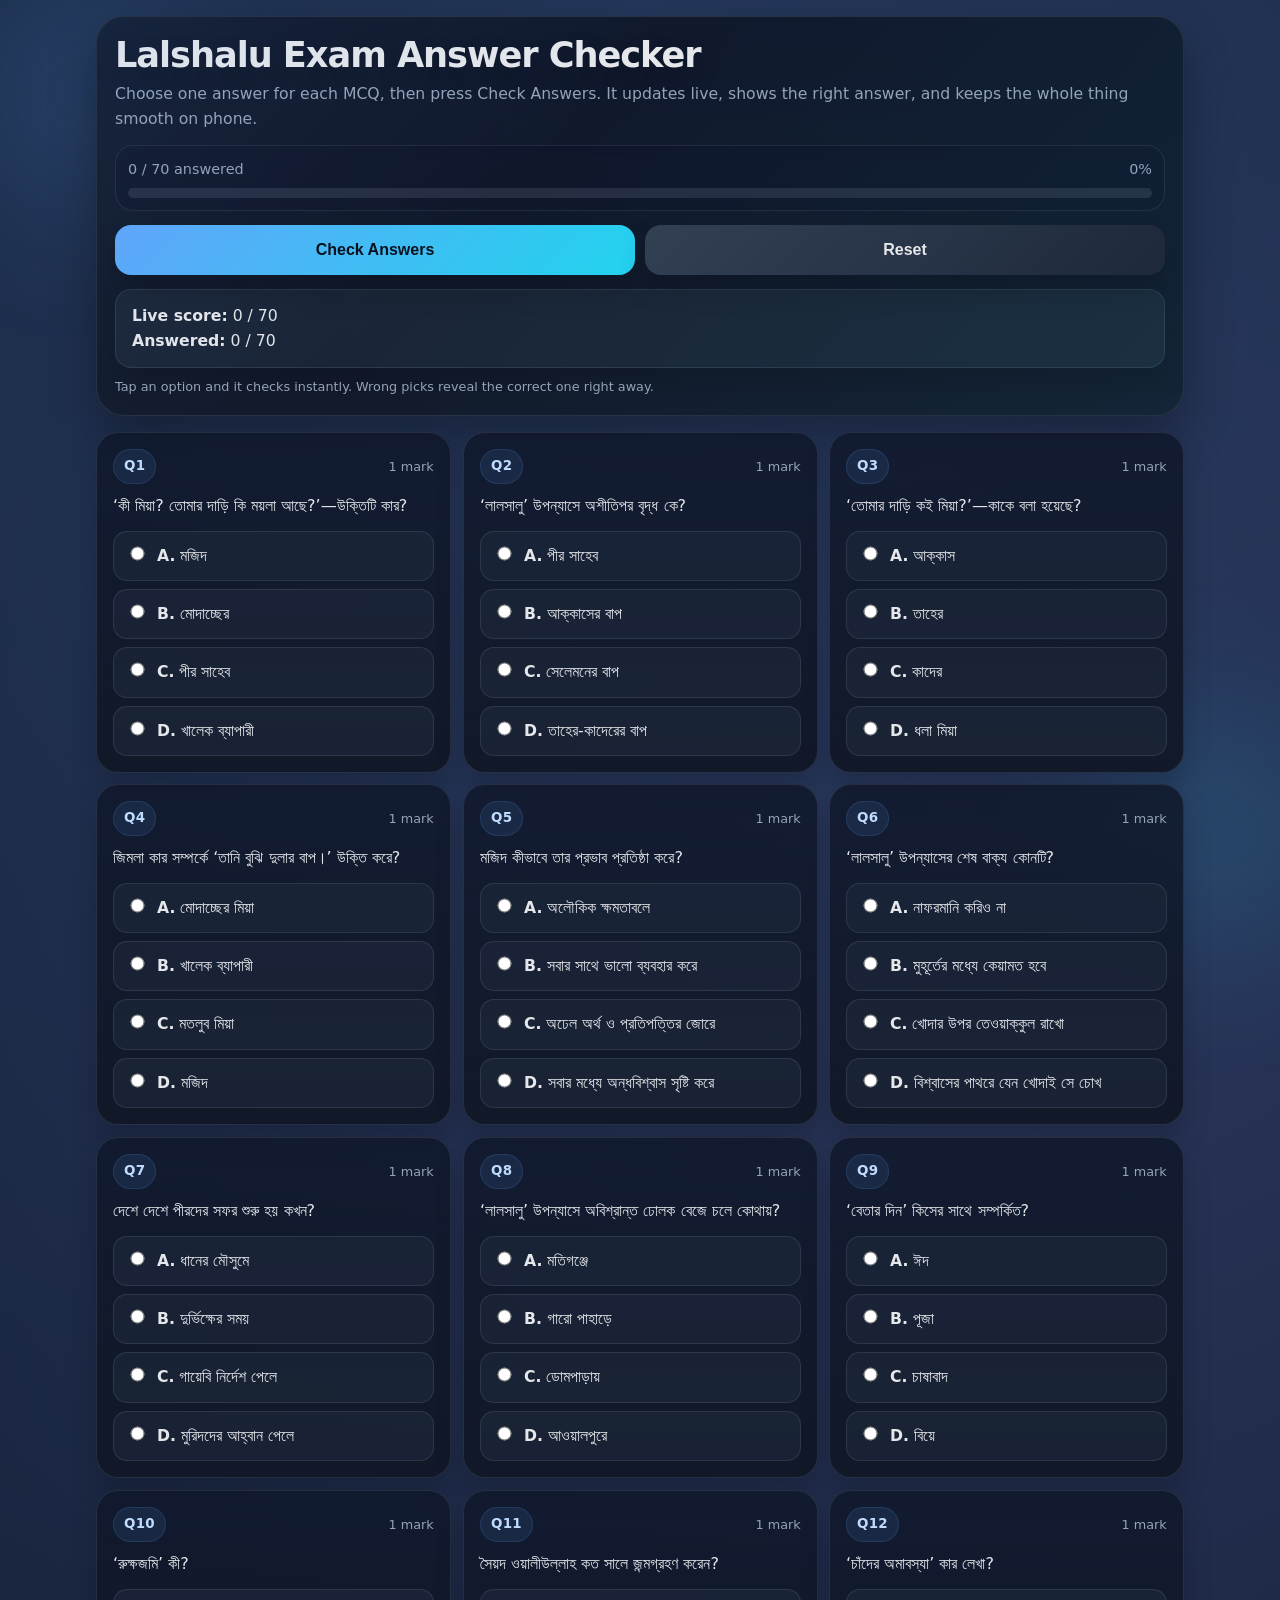
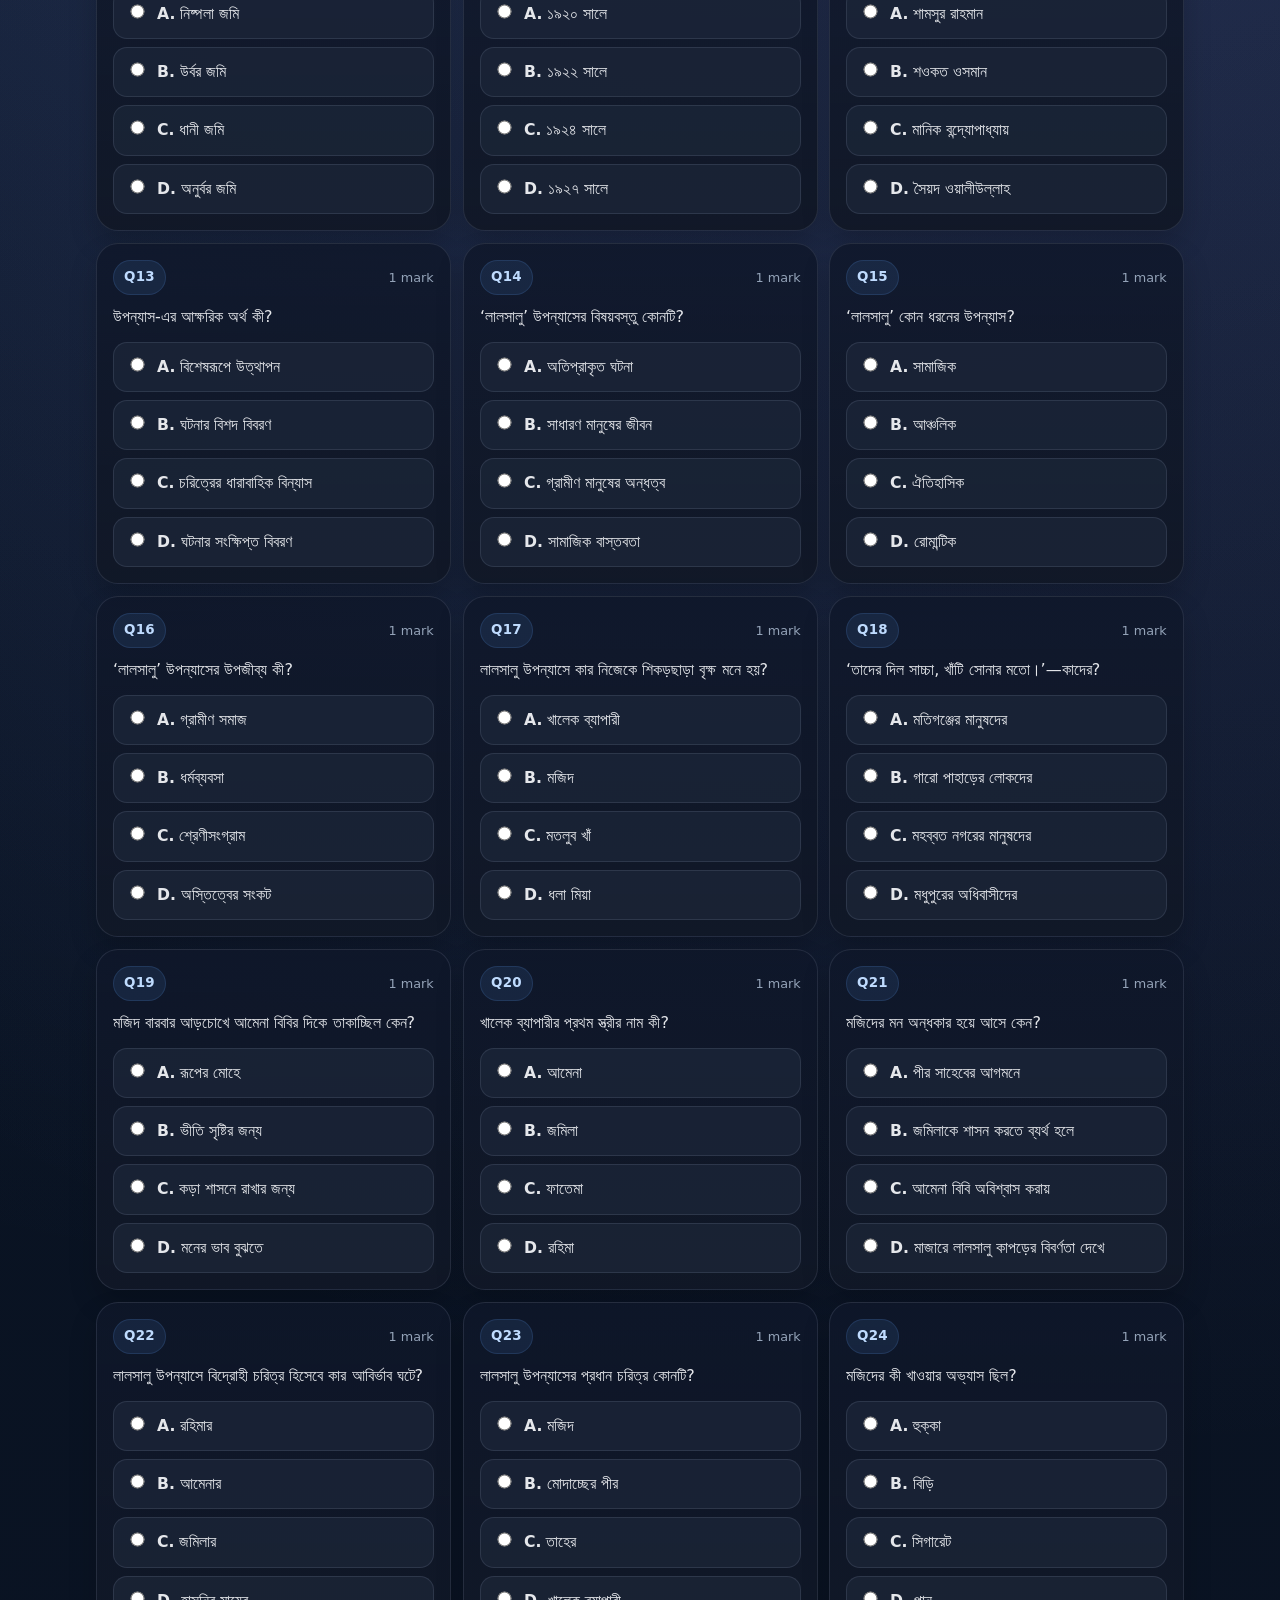
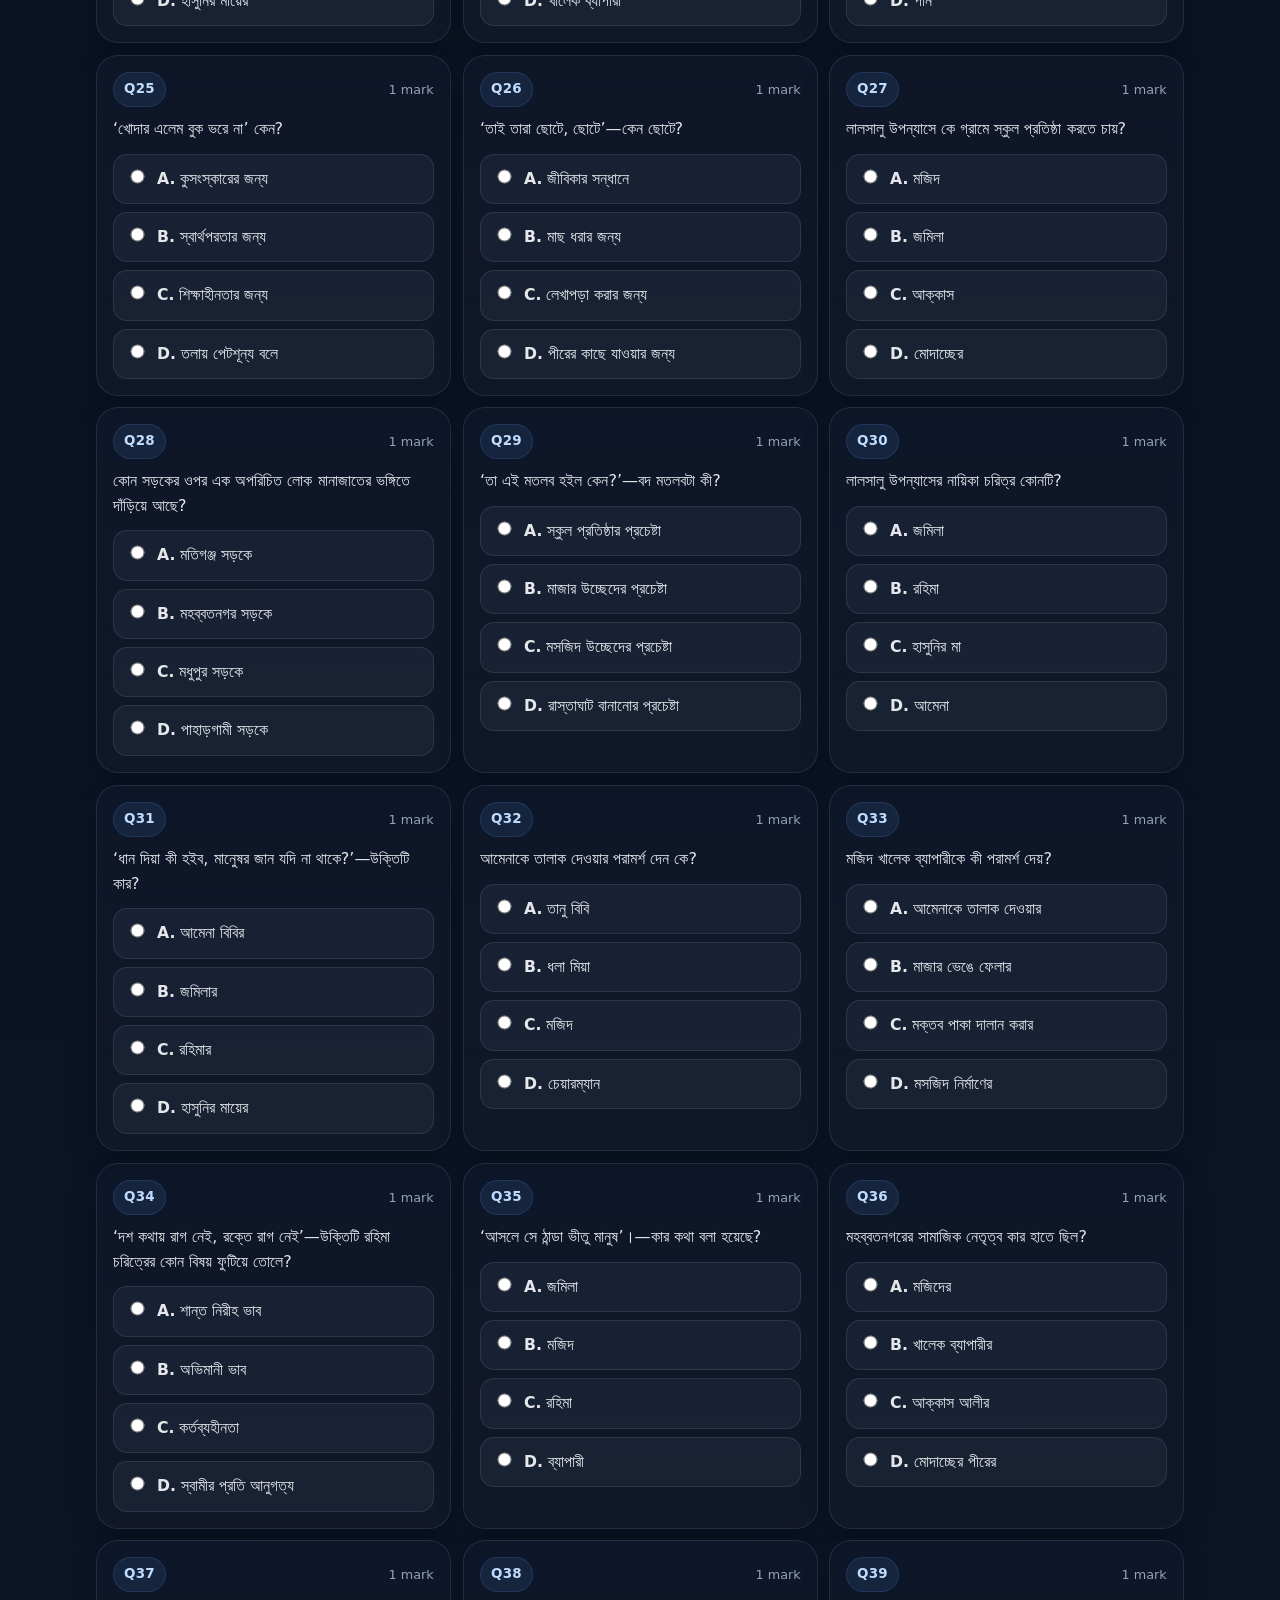
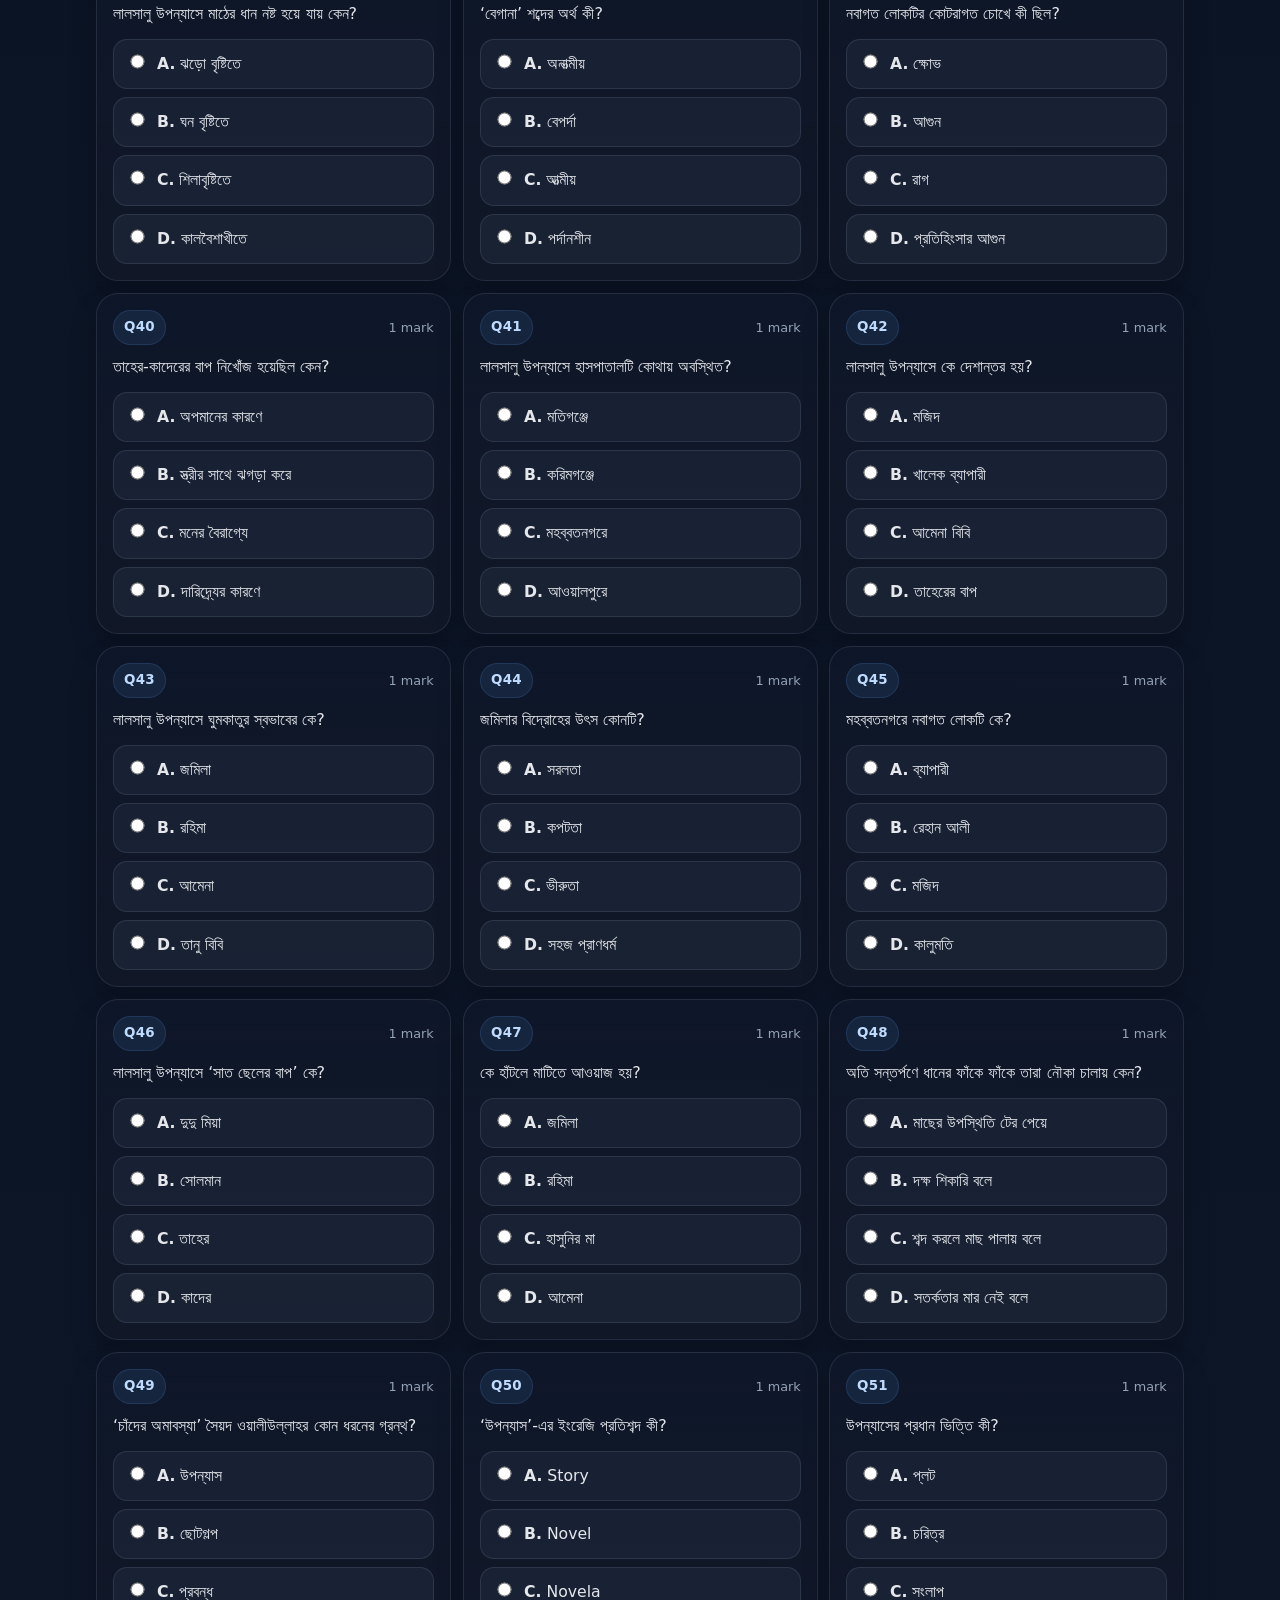
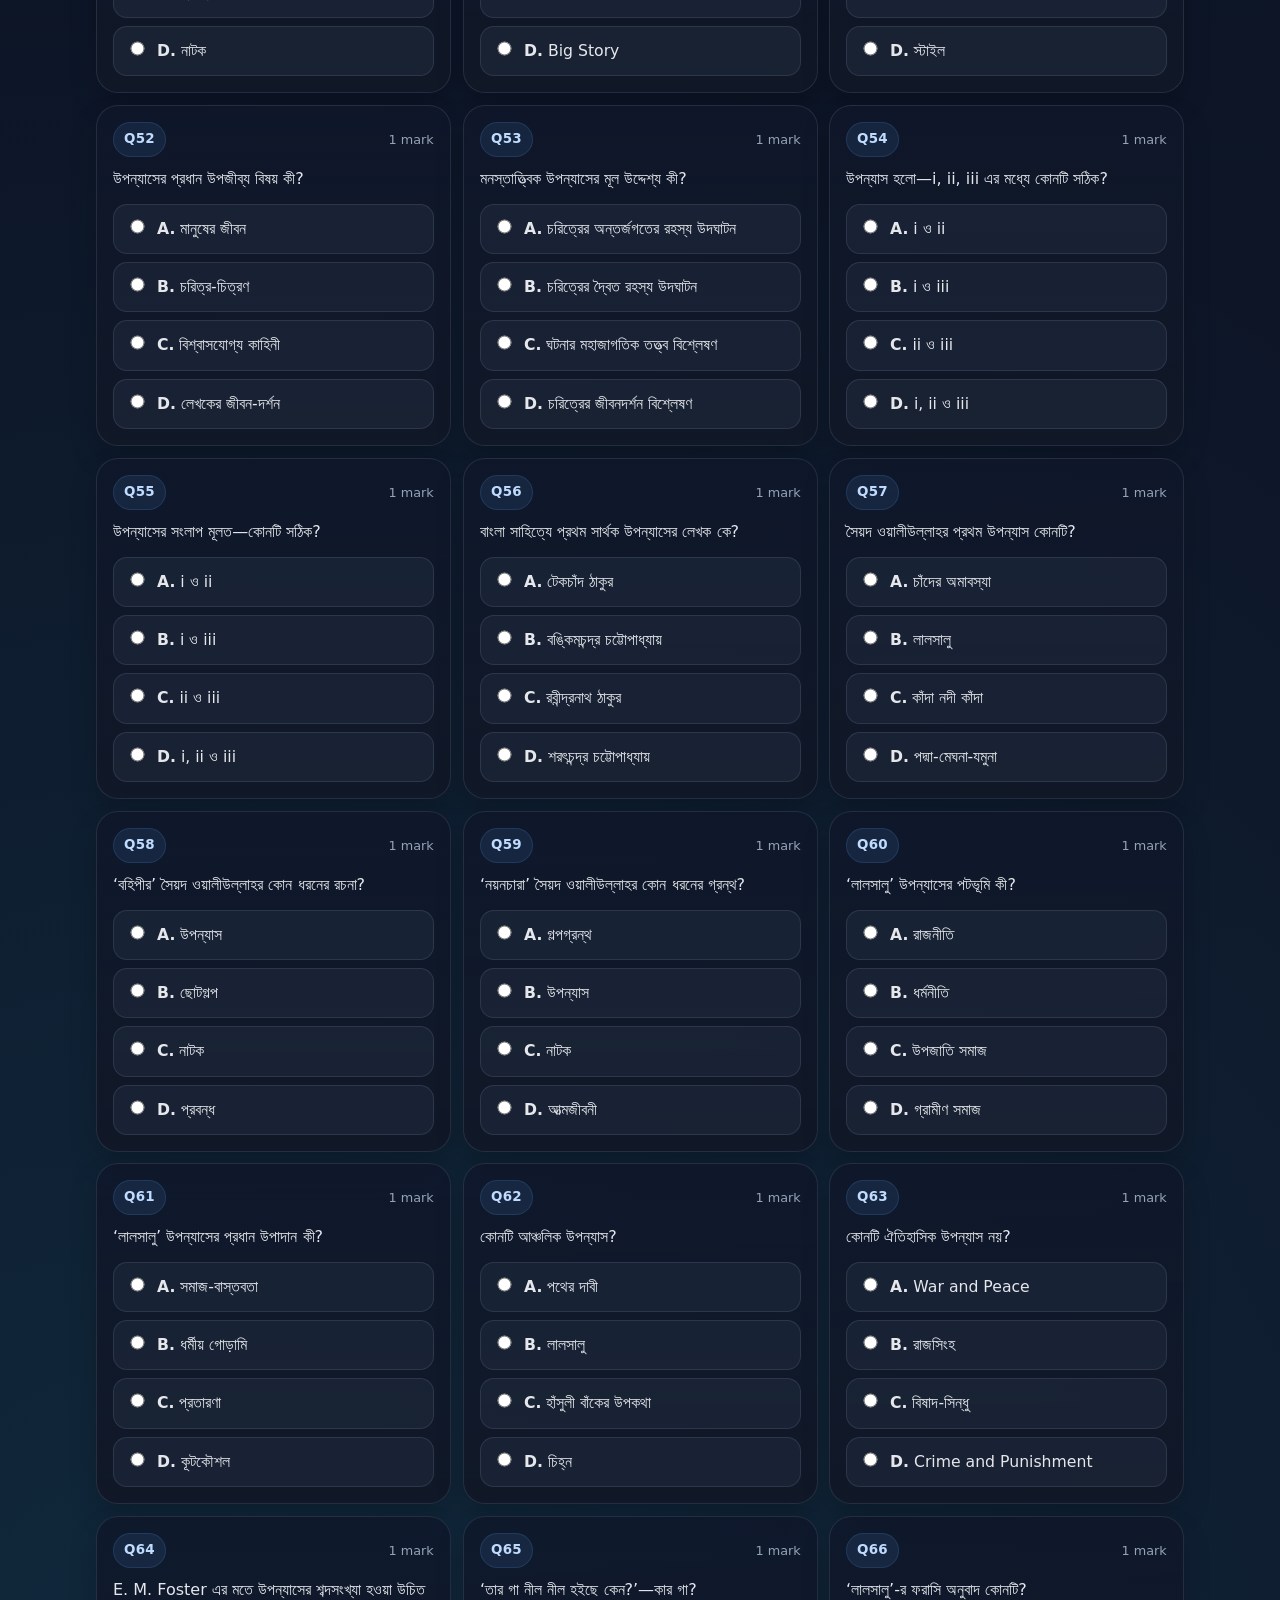
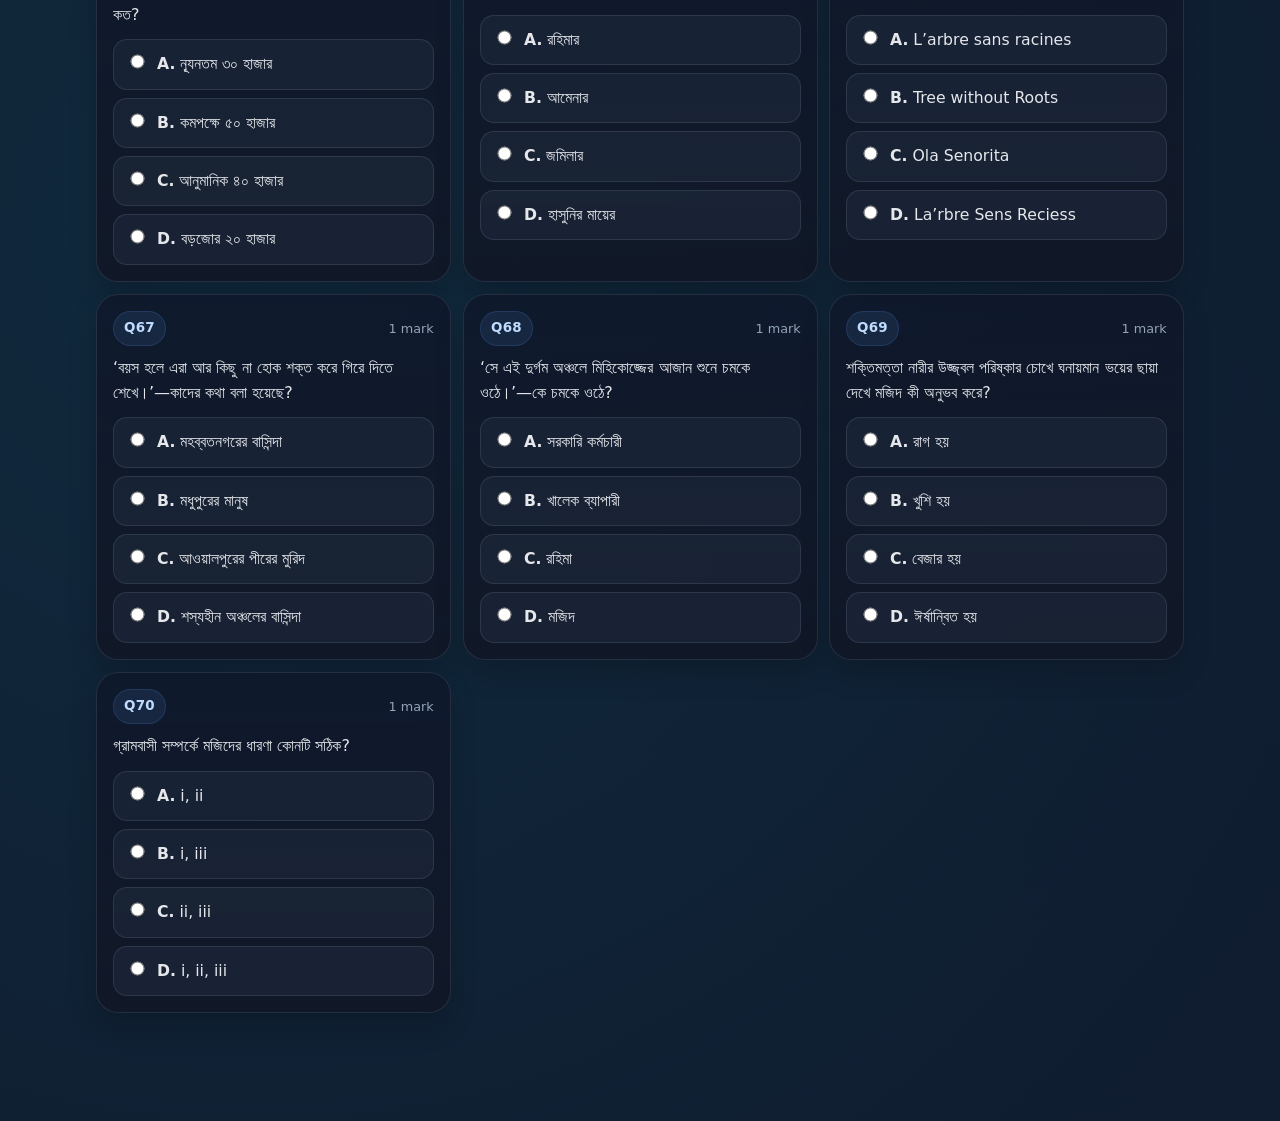
==== commit 9c323ed1: "Update CSS styles and add top button functionality" ====
--- a/lalshalu_exam_checker.html
+++ b/lalshalu_exam_checker.html
@@ -8,7 +8,7 @@
     :root {
       --bg1: #07111f;
       --bg2: #0f172a;
-      --card: rgba(15, 23, 42, 0.72);
+      --card: rgba(15, 23, 42, 0.78);
       --text: #e5e7eb;
       --muted: #94a3b8;
       --accent: #60a5fa;
@@ -21,7 +21,6 @@
       --shadow-soft: 0 14px 28px rgba(0, 0, 0, 0.18);
       --radius-xl: 28px;
       --radius-lg: 22px;
-      --radius-md: 16px;
     }
 
     * { box-sizing: border-box; }
@@ -79,6 +78,25 @@
       to { transform: translate3d(18px, 24px, 0) scale(1.12); }
     }
 
+    @keyframes scorePop {
+      from { opacity: 0; transform: translateY(8px) scale(0.98); }
+      to { opacity: 1; transform: translateY(0) scale(1); }
+    }
+
+    @keyframes correctPulse {
+      0% { transform: scale(1); }
+      45% { transform: scale(1.015); }
+      100% { transform: scale(1); }
+    }
+
+    @keyframes wrongShake {
+      0%, 100% { transform: translateX(0); }
+      20% { transform: translateX(-3px); }
+      40% { transform: translateX(3px); }
+      60% { transform: translateX(-2px); }
+      80% { transform: translateX(2px); }
+    }
+
     .wrap {
       width: min(100%, 1120px);
       margin: 0 auto;
@@ -89,7 +107,7 @@
     }
 
     .hero {
-      background: linear-gradient(180deg, rgba(15, 23, 42, 0.94), rgba(17, 24, 39, 0.86));
+      background: linear-gradient(180deg, rgba(15, 23, 42, 0.94), rgba(17, 24, 39, 0.90));
       border: 1px solid rgba(148, 163, 184, 0.18);
       border-radius: var(--radius-xl);
       padding: 18px;
@@ -113,12 +131,6 @@
       transform: translateY(-2px);
       border-color: rgba(96, 165, 250, 0.34);
       box-shadow: 0 24px 56px rgba(0, 0, 0, 0.38);
-    }
-
-    .sticky {
-      position: sticky;
-      top: 8px;
-      z-index: 20;
     }
 
     h1 {
@@ -187,7 +199,6 @@
       background: rgba(15, 23, 42, 0.55);
       border: 1px solid rgba(148, 163, 184, 0.14);
       border-radius: 18px;
-      position: relative;
       overflow: hidden;
     }
 
@@ -207,7 +218,6 @@
       border-radius: 999px;
       background: rgba(148, 163, 184, 0.16);
       overflow: hidden;
-      position: relative;
     }
 
     .progress-fill {
@@ -231,11 +241,6 @@
       animation: scorePop 0.45s ease;
     }
 
-    @keyframes scorePop {
-      from { opacity: 0; transform: translateY(8px) scale(0.98); }
-      to { opacity: 1; transform: translateY(0) scale(1); }
-    }
-
     .grid {
       display: grid;
       grid-template-columns: repeat(auto-fit, minmax(290px, 1fr));
@@ -252,7 +257,6 @@
       transform: translateY(18px) scale(0.985);
       opacity: 0;
       transition: transform 0.45s ease, opacity 0.45s ease, border-color 0.25s ease, box-shadow 0.25s ease;
-      will-change: transform, opacity;
       scroll-margin-top: 92px;
       contain: content;
     }
@@ -356,20 +360,6 @@
       animation: wrongShake 0.38s ease;
     }
 
-    @keyframes correctPulse {
-      0% { transform: scale(1); }
-      45% { transform: scale(1.015); }
-      100% { transform: scale(1); }
-    }
-
-    @keyframes wrongShake {
-      0%, 100% { transform: translateX(0); }
-      20% { transform: translateX(-3px); }
-      40% { transform: translateX(3px); }
-      60% { transform: translateX(-2px); }
-      80% { transform: translateX(2px); }
-    }
-
     .small {
       font-size: 0.8rem;
       color: var(--muted);
@@ -381,6 +371,24 @@
       margin-top: 10px;
       line-height: 1.45;
     }
+
+    .top-btn {
+      position: fixed;
+      right: 14px;
+      bottom: 92px;
+      z-index: 40;
+      display: none;
+      background: linear-gradient(135deg, var(--accent), var(--accent-2));
+      color: #07111f;
+      border-radius: 999px;
+      padding: 12px 16px;
+      min-height: 46px;
+      font-weight: 900;
+      box-shadow: var(--shadow);
+      border: 1px solid rgba(255,255,255,0.18);
+    }
+
+    .top-btn.show { display: block; animation: scorePop 0.28s ease; }
 
     .mobile-dock {
       position: fixed;
@@ -417,29 +425,13 @@
     .dock-pill strong { color: #bfdbfe; }
 
     @media (max-width: 720px) {
+      .top-btn { right: 12px; bottom: 104px; }
       .wrap { padding: 12px; padding-bottom: 124px; }
-      .hero {
-        padding: 16px;
-        border-radius: 22px;
-      }
-      .grid {
-        grid-template-columns: 1fr;
-        gap: 10px;
-      }
-      .qcard {
-        padding: 14px;
-        border-radius: 18px;
-      }
-      .actions {
-        grid-template-columns: 1fr;
-      }
-      button {
-        width: 100%;
-      }
-      .sticky {
-        top: 0;
-        border-radius: 0 0 20px 20px;
-      }
+      .hero { padding: 16px; border-radius: 22px; }
+      .grid { grid-template-columns: 1fr; gap: 10px; }
+      .qcard { padding: 14px; border-radius: 18px; }
+      .actions { grid-template-columns: 1fr; }
+      button { width: 100%; }
       .mobile-dock { display: block; }
     }
 
@@ -449,10 +441,7 @@
       p { font-size: 0.94rem; }
       .hero { padding: 14px; }
       .qtext { font-size: 0.96rem; }
-      label.option {
-        padding: 11px 11px;
-        border-radius: 12px;
-      }
+      label.option { padding: 11px 11px; border-radius: 12px; }
       .scorebox { font-size: 0.95rem; }
       .small { font-size: 0.76rem; }
       .progress-shell { padding: 10px; }
@@ -471,7 +460,7 @@
 </head>
 <body>
   <div class="wrap">
-    <div class="hero sticky">
+    <div class="hero">
       <h1>Lalshalu Exam Answer Checker</h1>
       <p>Choose one answer for each MCQ, then press Check Answers. It updates live, shows the right answer, and keeps the whole thing smooth on phone.</p>
       <div class="progress-shell">
@@ -479,8 +468,8 @@
         <div class="progress-bar"><div id="progressFill" class="progress-fill"></div></div>
       </div>
       <div class="actions">
-        <button class="primary" onclick="checkAnswers()">Check Answers</button>
-        <button class="secondary" onclick="resetQuiz()">Reset</button>
+        <button class="primary" type="button" onclick="checkAnswers()">Check Answers</button>
+        <button class="secondary" type="button" onclick="resetQuiz()">Reset</button>
       </div>
       <div id="scoreBox" class="scorebox"></div>
       <div class="small">Tap an option and it checks instantly. Wrong picks reveal the correct one right away.</div>
@@ -489,10 +478,12 @@
     <form id="quizForm" class="grid"></form>
   </div>
 
+  <button id="topBtn" class="top-btn" type="button" onclick="goTop()" aria-label="Go to top">↑ Top</button>
+
   <div class="mobile-dock">
     <div class="dock-inner">
       <div class="dock-pill"><strong id="dockAnswered">0</strong> answered</div>
-      <button class="primary" onclick="checkAnswers()">Check</button>
+      <button class="primary" type="button" onclick="checkAnswers()">Check</button>
     </div>
   </div>
 
@@ -502,7 +493,7 @@
       { q: "‘লালসালু’ উপন্যাসে অশীতিপর বৃদ্ধ কে?", o: ["পীর সাহেব", "আক্কাসের বাপ", "সেলেমনের বাপ", "তাহের-কাদেরের বাপ"], a: 0 },
       { q: "‘তোমার দাড়ি কই মিয়া?’—কাকে বলা হয়েছে?", o: ["আক্কাস", "তাহের", "কাদের", "ধলা মিয়া"], a: 0 },
       { q: "জিমলা কার সম্পর্কে ‘তানি বুঝি দুলার বাপ।’ উক্তি করে?", o: ["মোদাচ্ছের মিয়া", "খালেক ব্যাপারী", "মতলুব মিয়া", "মজিদ"], a: 1 },
-      { q: "মজিদ কীভাবে তার প্রভাব প্রতিষ্ঠা করে?", o: ["অলৌকিক ক্ষমতাবলে", "সবার সাথে ভালো ব্যবহার করে", "অঢেল অর্থ ও প্রতিপত্তির জোরে", "সবার মধ্যে অবিশ্বাস সৃষ্টি করে"], a: 3 },
+      { q: "মজিদ কীভাবে তার প্রভাব প্রতিষ্ঠা করে?", o: ["অলৌকিক ক্ষমতাবলে", "সবার সাথে ভালো ব্যবহার করে", "অঢেল অর্থ ও প্রতিপত্তির জোরে", "সবার মধ্যে অন্ধবিশ্বাস সৃষ্টি করে"], a: 3 },
       { q: "‘লালসালু’ উপন্যাসের শেষ বাক্য কোনটি?", o: ["নাফরমানি করিও না", "মুহূর্তের মধ্যে কেয়ামত হবে", "খোদার উপর তেওয়াক্কুল রাখো", "বিশ্বাসের পাথরে যেন খোদাই সে চোখ"], a: 0 },
       { q: "দেশে দেশে পীরদের সফর শুরু হয় কখন?", o: ["ধানের মৌসুমে", "দুর্ভিক্ষের সময়", "গায়েবি নির্দেশ পেলে", "মুরিদদের আহ্বান পেলে"], a: 1 },
       { q: "‘লালসালু’ উপন্যাসে অবিশ্রান্ত ঢোলক বেজে চলে কোথায়?", o: ["মতিগঞ্জে", "গারো পাহাড়ে", "ডোমপাড়ায়", "আওয়ালপুরে"], a: 3 },
@@ -518,7 +509,7 @@
       { q: "‘তাদের দিল সাচ্চা, খাঁটি সোনার মতো।’—কাদের?", o: ["মতিগঞ্জের মানুষদের", "গারো পাহাড়ের লোকদের", "মহব্বত নগরের মানুষদের", "মধুপুরের অধিবাসীদের"], a: 1 },
       { q: "মজিদ বারবার আড়চোখে আমেনা বিবির দিকে তাকাচ্ছিল কেন?", o: ["রূপের মোহে", "ভীতি সৃষ্টির জন্য", "কড়া শাসনে রাখার জন্য", "মনের ভাব বুঝতে"], a: 0 },
       { q: "খালেক ব্যাপারীর প্রথম স্ত্রীর নাম কী?", o: ["আমেনা", "জমিলা", "ফাতেমা", "রহিমা"], a: 0 },
-      { q: "মজিদের মন অন্ধকার হয়ে আসে কেন?", o: ["পীর সাহেবের আগমনে", "জমিলাকে শাসন করতে ব্যর্থ হলে", "আমেনা বিবি অন্ধবিশ্বাস করায়", "মাজারে লালসালু কাপড়ের বিবর্ণতা দেখে"], a: 1 },
+      { q: "মজিদের মন অন্ধকার হয়ে আসে কেন?", o: ["পীর সাহেবের আগমনে", "জমিলাকে শাসন করতে ব্যর্থ হলে", "আমেনা বিবি অবিশ্বাস করায়", "মাজারে লালসালু কাপড়ের বিবর্ণতা দেখে"], a: 1 },
       { q: "লালসালু উপন্যাসে বিদ্রোহী চরিত্র হিসেবে কার আবির্ভাব ঘটে?", o: ["রহিমার", "আমেনার", "জমিলার", "হাসুনির মায়ের"], a: 2 },
       { q: "লালসালু উপন্যাসের প্রধান চরিত্র কোনটি?", o: ["মজিদ", "মোদাচ্ছের পীর", "তাহের", "খালেক ব্যাপারী"], a: 0 },
       { q: "মজিদের কী খাওয়ার অভ্যাস ছিল?", o: ["হুক্কা", "বিড়ি", "সিগারেট", "পান"], a: 0 },
@@ -586,10 +577,15 @@
     const progressText = document.getElementById('progressText');
     const progressPercent = document.getElementById('progressPercent');
     const dockAnswered = document.getElementById('dockAnswered');
+    const topBtn = document.getElementById('topBtn');
     let liveScore = 0;
 
     function getAnsweredCount() {
-      return Array.from({ length: questions.length }, (_, idx) => document.querySelector(`input[name="q${idx}"]:checked`) ? 1 : 0).reduce((a, b) => a + b, 0);
+      let count = 0;
+      for (let i = 0; i < questions.length; i++) {
+        if (document.querySelector(`input[name="q${i}"]:checked`)) count++;
+      }
+      return count;
     }
 
     function updateProgressUI() {
@@ -659,9 +655,10 @@
           });
         });
         form.appendChild(card);
-        requestAnimationFrame(() => setTimeout(() => card.classList.add('show'), idx * 18));
+        setTimeout(() => card.classList.add('show'), idx * 18);
       });
       updateScoreBox();
+      toggleTopBtn();
     }
 
     function checkAnswers() {
@@ -675,9 +672,7 @@
 
     function resetQuiz() {
       document.getElementById('quizForm').reset();
-      document.querySelectorAll('.option').forEach(el => {
-        el.classList.remove('result-correct', 'result-wrong');
-      });
+      document.querySelectorAll('.option').forEach(el => el.classList.remove('result-correct', 'result-wrong'));
       liveScore = 0;
       scoreBox.style.display = 'none';
       scoreBox.innerHTML = '';
@@ -685,6 +680,16 @@
       window.scrollTo({ top: 0, behavior: 'smooth' });
     }
 
+    function goTop() {
+      window.scrollTo({ top: 0, behavior: 'smooth' });
+    }
+
+    function toggleTopBtn() {
+      if (window.scrollY > 240) topBtn.classList.add('show');
+      else topBtn.classList.remove('show');
+    }
+
+    window.addEventListener('scroll', toggleTopBtn, { passive: true });
     buildQuiz();
   </script>
 </body>
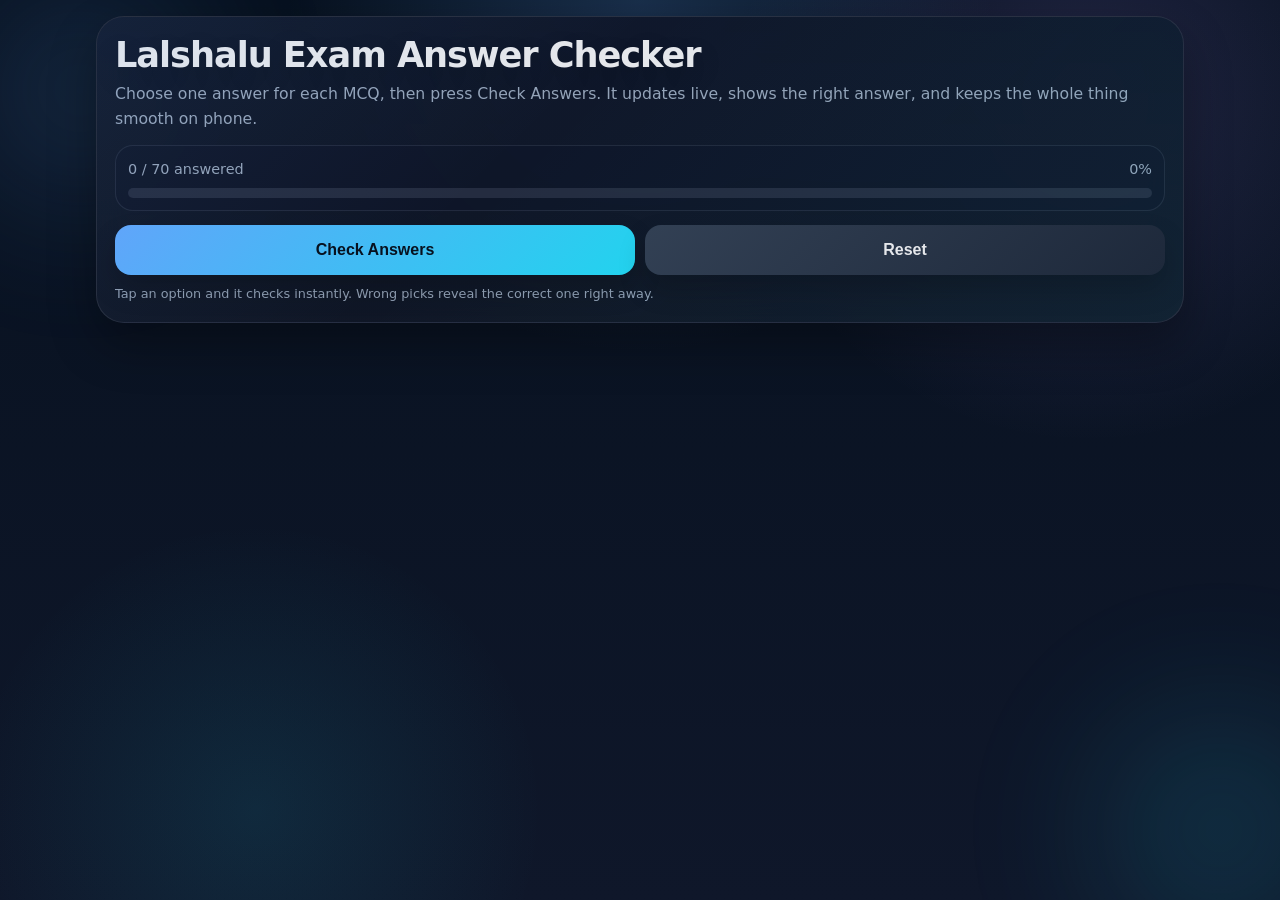
==== commit 247392ae: "Update questions in lalshalu_exam_checker.html" ====
--- a/lalshalu_exam_checker.html
+++ b/lalshalu_exam_checker.html
@@ -542,8 +542,18 @@
       { q: "উপন্যাসের প্রধান ভিত্তি কী?", o: ["প্লট", "চরিত্র", "সংলাপ", "স্টাইল"], a: 1 },
       { q: "উপন্যাসের প্রধান উপজীব্য বিষয় কী?", o: ["মানুষের জীবন", "চরিত্র-চিত্রণ", "বিশ্বাসযোগ্য কাহিনী", "লেখকের জীবন-দর্শন"], a: 0 },
       { q: "মনস্তাত্ত্বিক উপন্যাসের মূল উদ্দেশ্য কী?", o: ["চরিত্রের অন্তর্জগতের রহস্য উদঘাটন", "চরিত্রের দ্বৈত রহস্য উদঘাটন", "ঘটনার মহাজাগতিক তত্ত্ব বিশ্লেষণ", "চরিত্রের জীবনদর্শন বিশ্লেষণ"], a: 0 },
-      { q: "উপন্যাস হলো—i, ii, iii এর মধ্যে কোনটি সঠিক?", o: ["i ও ii", "i ও iii", "ii ও iii", "i, ii ও iii"], a: 3 },
-      { q: "উপন্যাসের সংলাপ মূলত—কোনটি সঠিক?", o: ["i ও ii", "i ও iii", "ii ও iii", "i, ii ও iii"], a: 3 },
+      { q: "উপন্যাস হলো—
+                          /n i. মানুষের জীবনের প্রতিচ্ছবি
+
+                          /n ii. তত্ত্ব ও তথ্যের সংমিশ্রণ
+
+                          /n iii. কাহিনীর বর্ণনাত্মক বিবরণ এর মধ্যে কোনটি সঠিক?", o: ["i ও ii", "i ও iii", "ii ও iii", "i, ii ও iii"], a: 3 },
+      { q: "উপন্যাসের সংলাপ মূলত—
+/n i. চরিত্রের মনস্তত্ত্বকে প্রকাশ করে
+
+/n ii. চরিত্রকে ক্রিয়াশীল করে
+
+/n iii. উপন্যাসের শিল্পরূপকে সমৃদ্ধ করে /nকোনটি সঠিক?", o: ["i ও ii", "i ও iii", "ii ও iii", "i, ii ও iii"], a: 3 },
       { q: "বাংলা সাহিত্যে প্রথম সার্থক উপন্যাসের লেখক কে?", o: ["টেকচাঁদ ঠাকুর", "বঙ্কিমচন্দ্র চট্টোপাধ্যায়", "রবীন্দ্রনাথ ঠাকুর", "শরৎচন্দ্র চট্টোপাধ্যায়"], a: 1 },
       { q: "সৈয়দ ওয়ালীউল্লাহর প্রথম উপন্যাস কোনটি?", o: ["চাঁদের অমাবস্যা", "লালসালু", "কাঁদা নদী কাঁদা", "পদ্মা-মেঘনা-যমুনা"], a: 1 },
       { q: "‘বহিপীর’ সৈয়দ ওয়ালীউল্লাহর কোন ধরনের রচনা?", o: ["উপন্যাস", "ছোটগল্প", "নাটক", "প্রবন্ধ"], a: 2 },
@@ -563,7 +573,7 @@
 
     const answerFixes = {
       1: 2, 2: 0, 3: 3, 5: 3, 6: 0, 7: 2, 9: 0, 10: 1, 12: 0, 14: 0,
-      15: 1, 20: 1, 21: 2, 24: 3, 27: 0, 30: 2, 33: 3, 38: 1, 39: 0,
+      15: 1, 20: 1, 21: 2, 24: 3, 27: 0, 30: 2, 33: 3, 35: 2, 38: 1, 39: 0,
       40: 1, 50: 0, 53: 1, 54: 0, 67: 0
     };
 
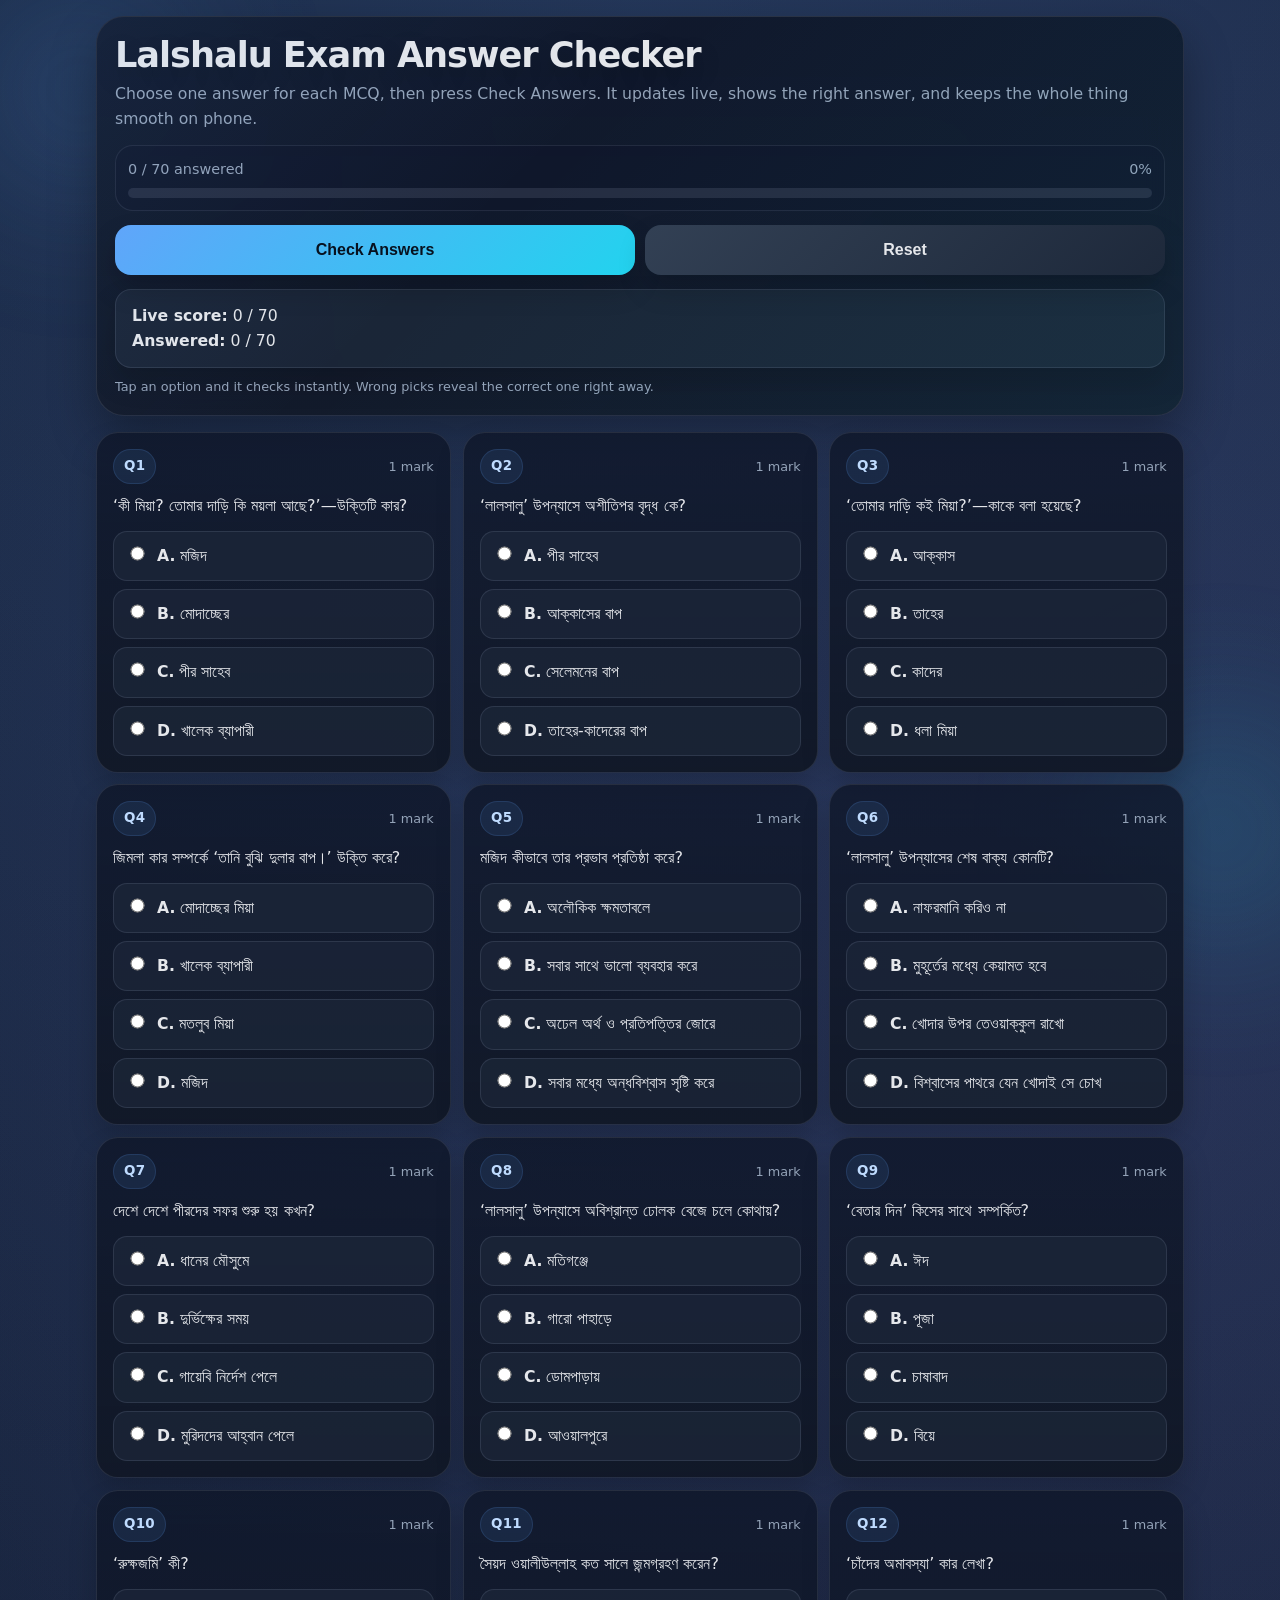
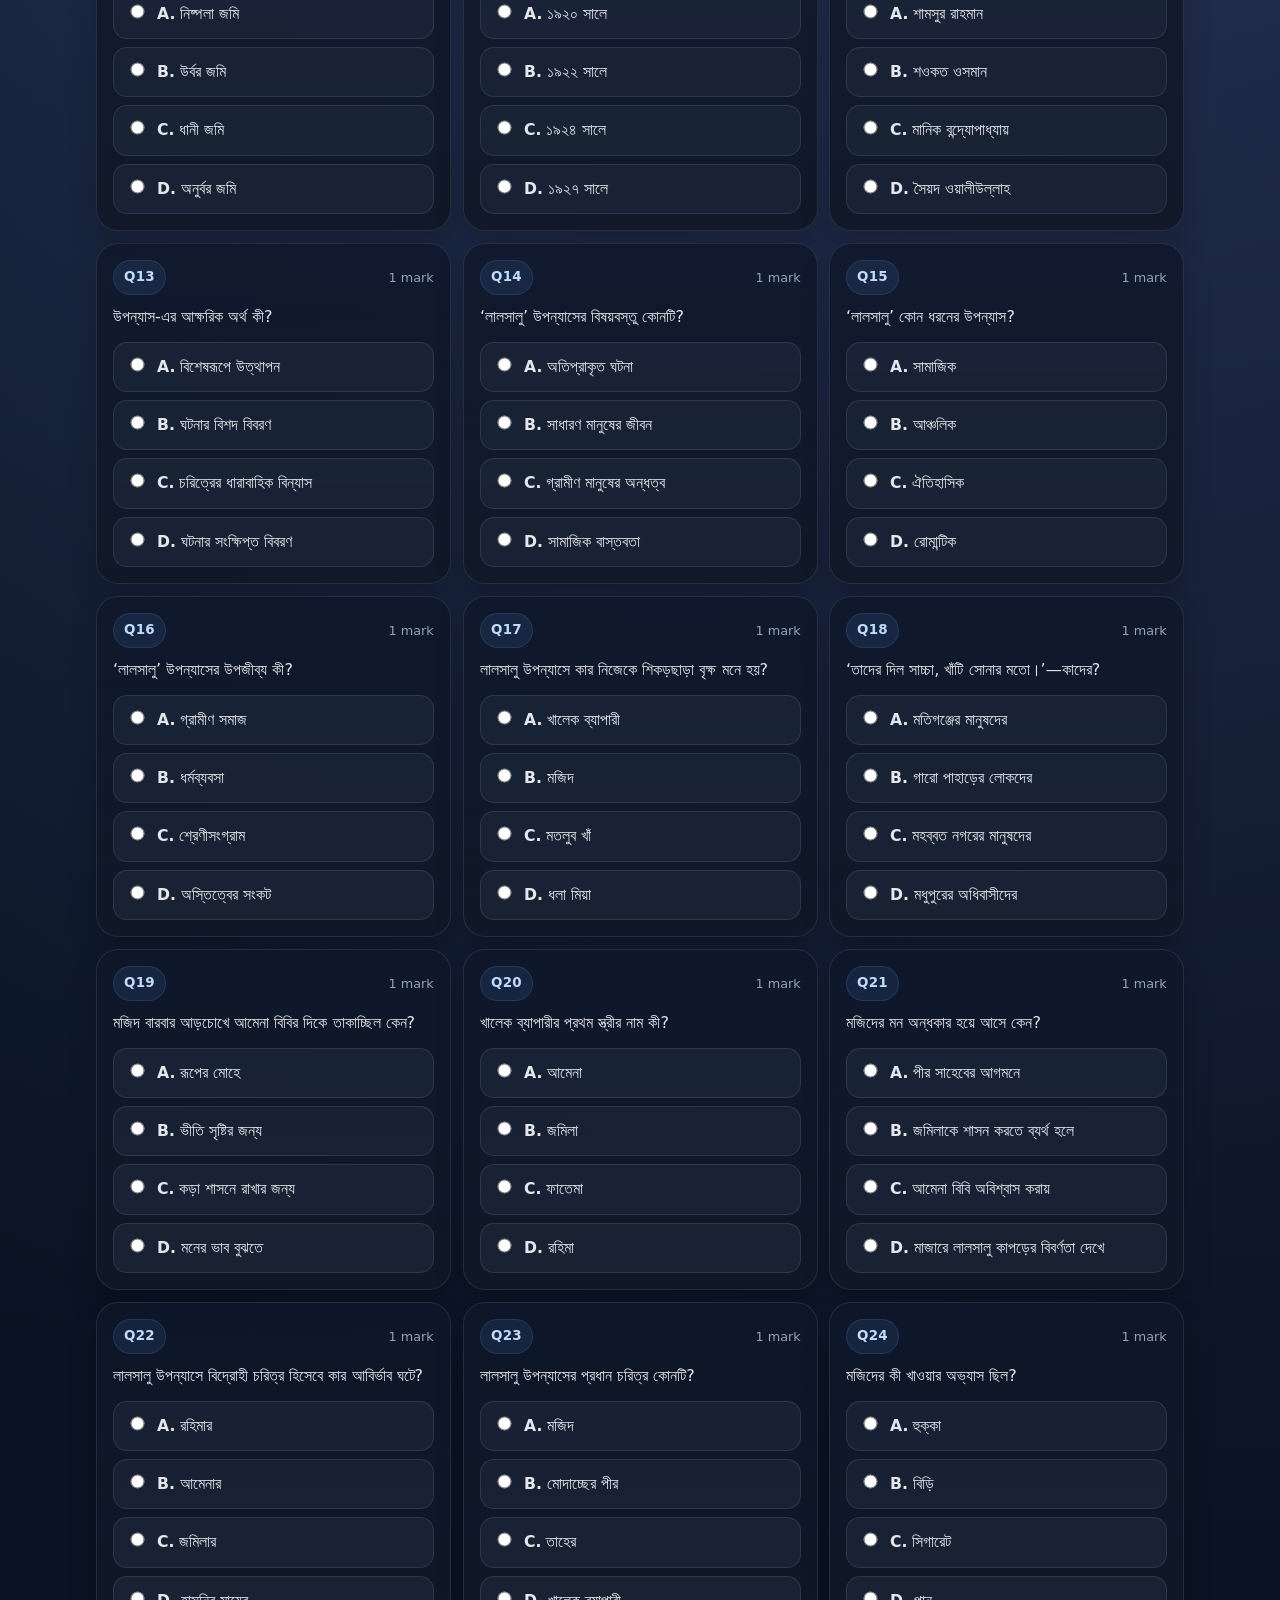
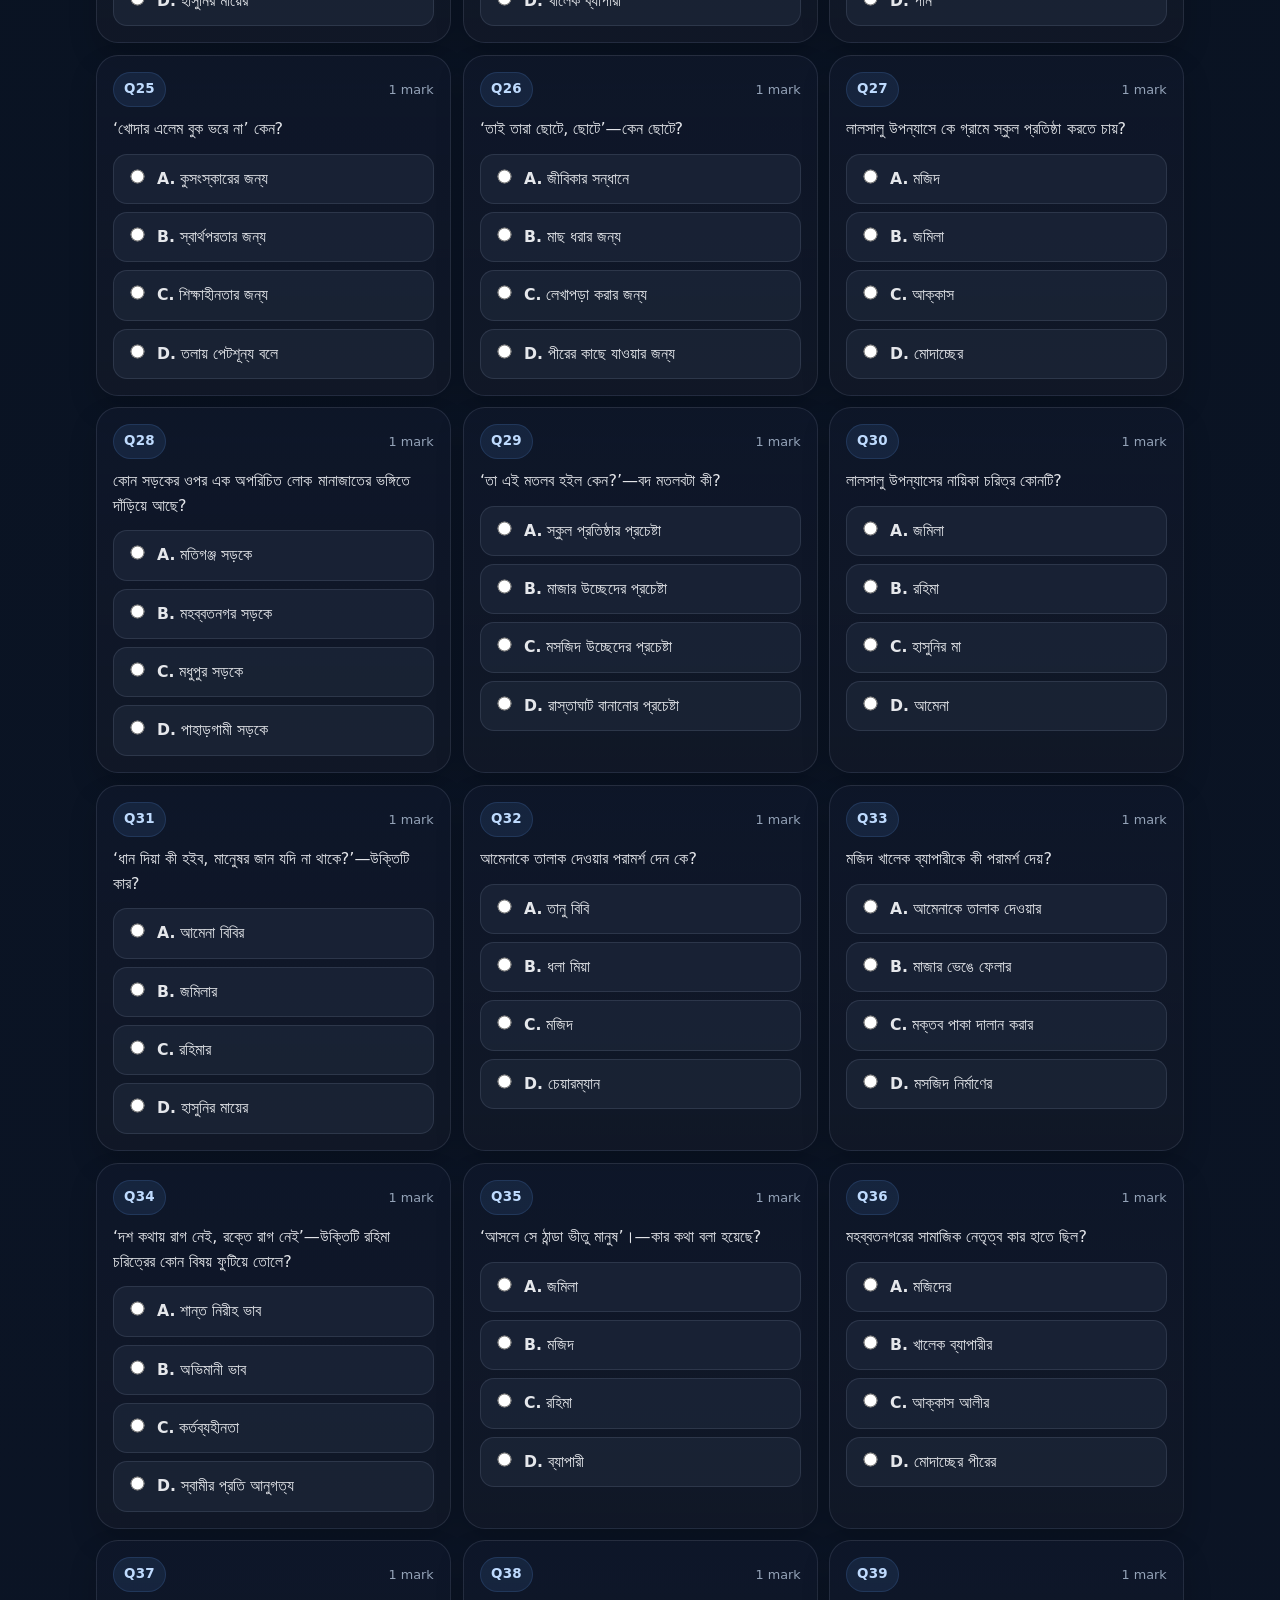
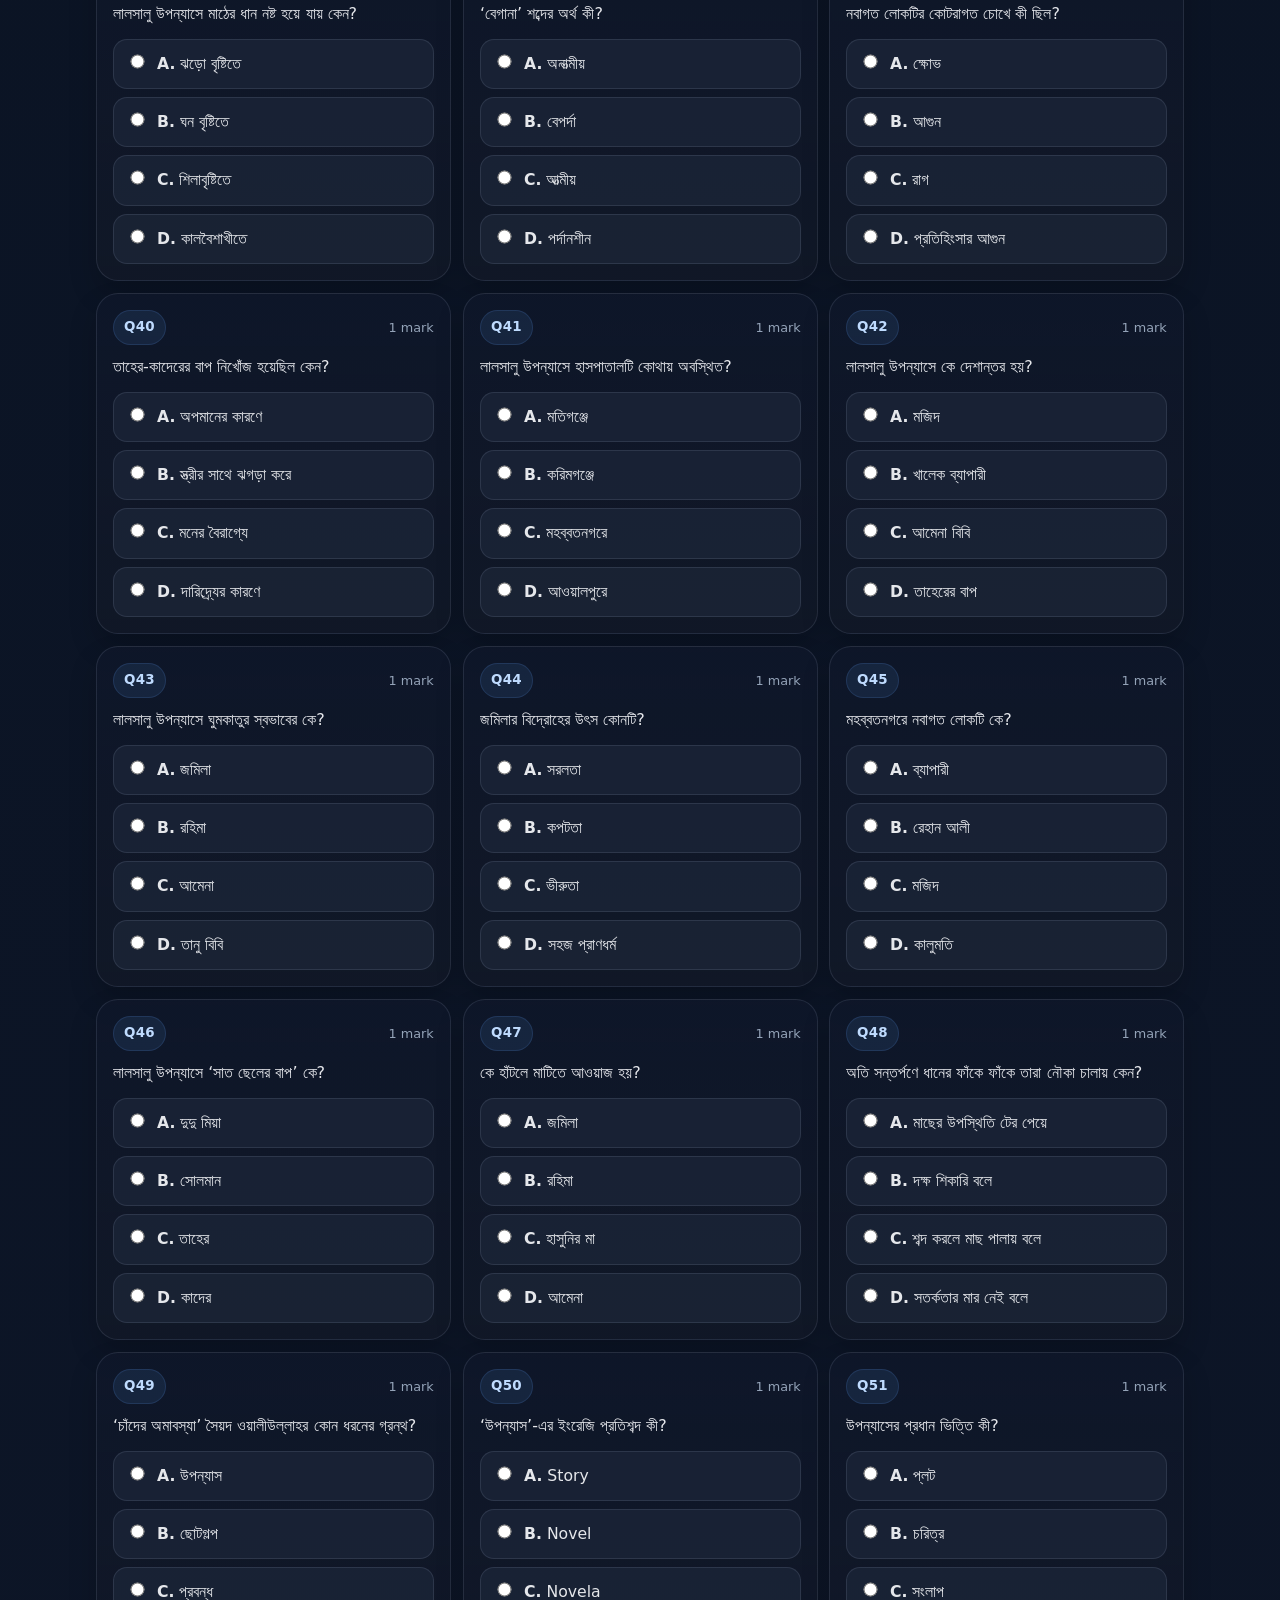
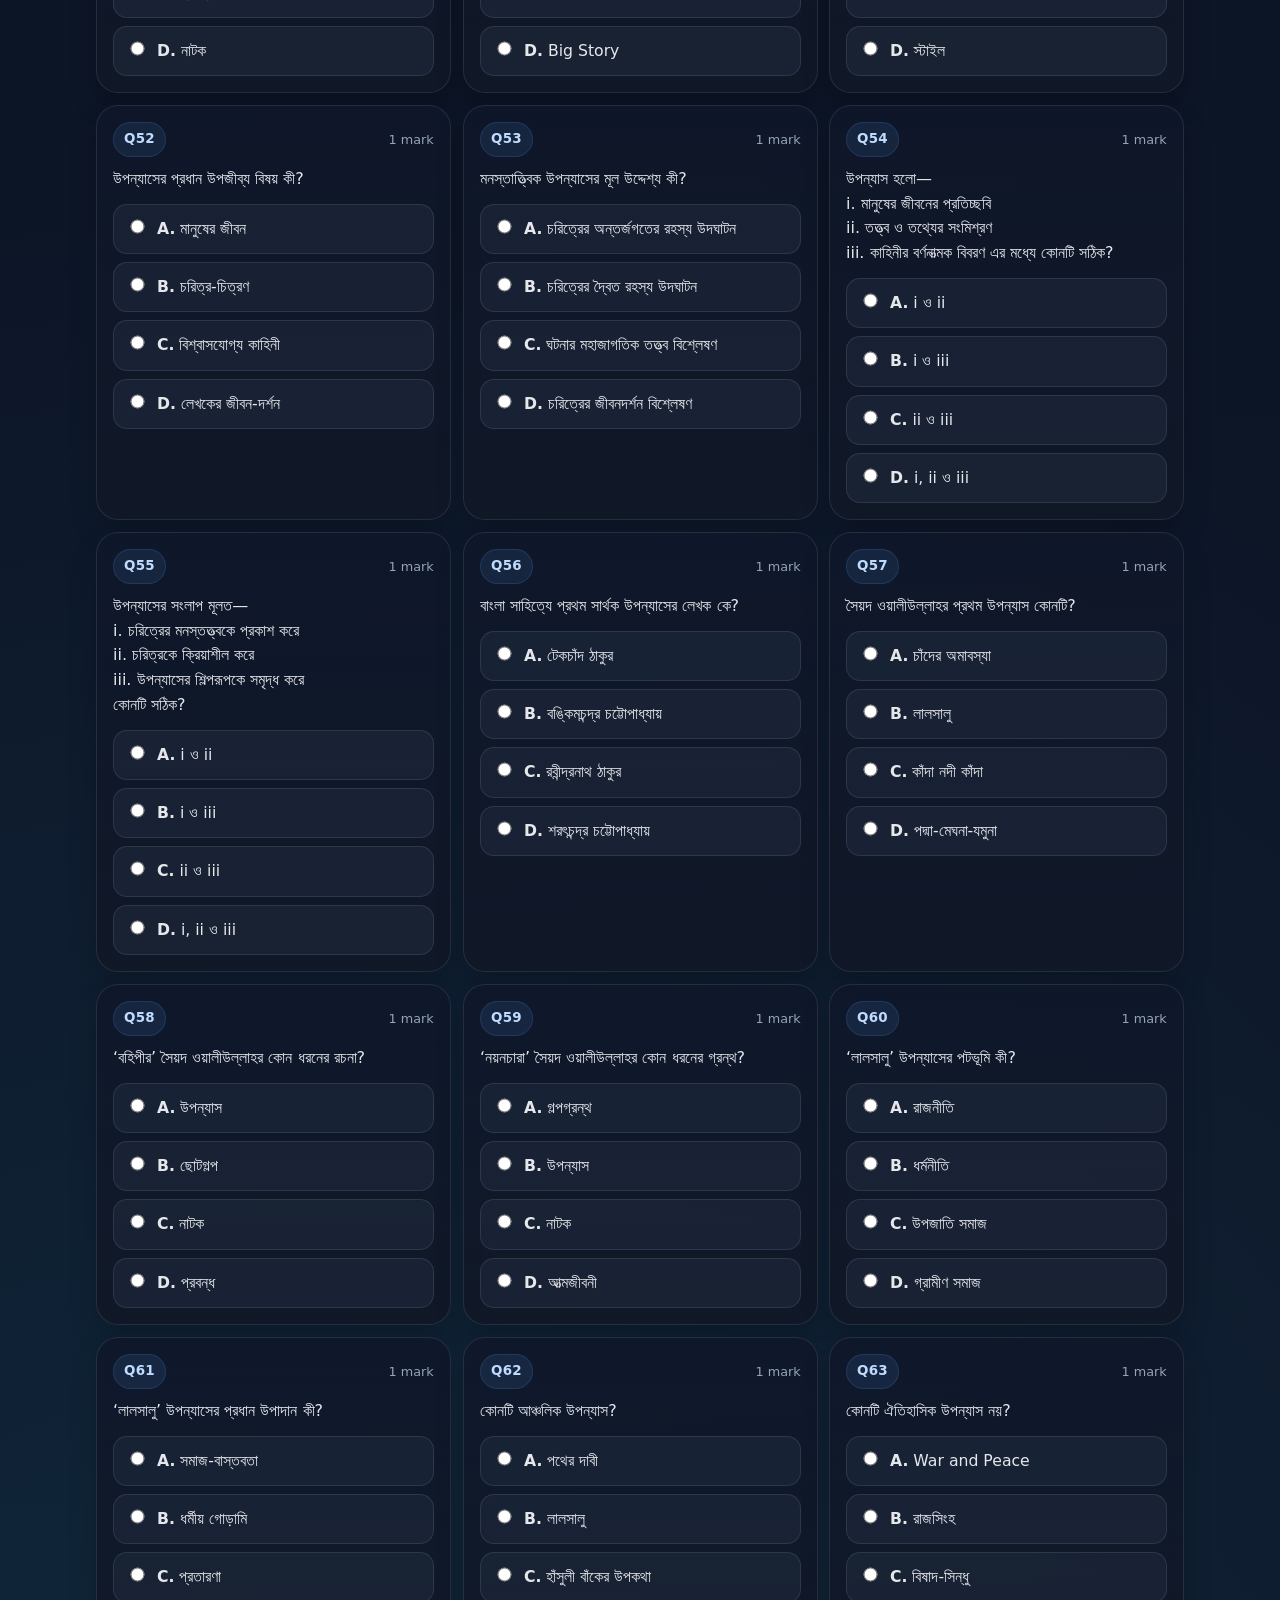
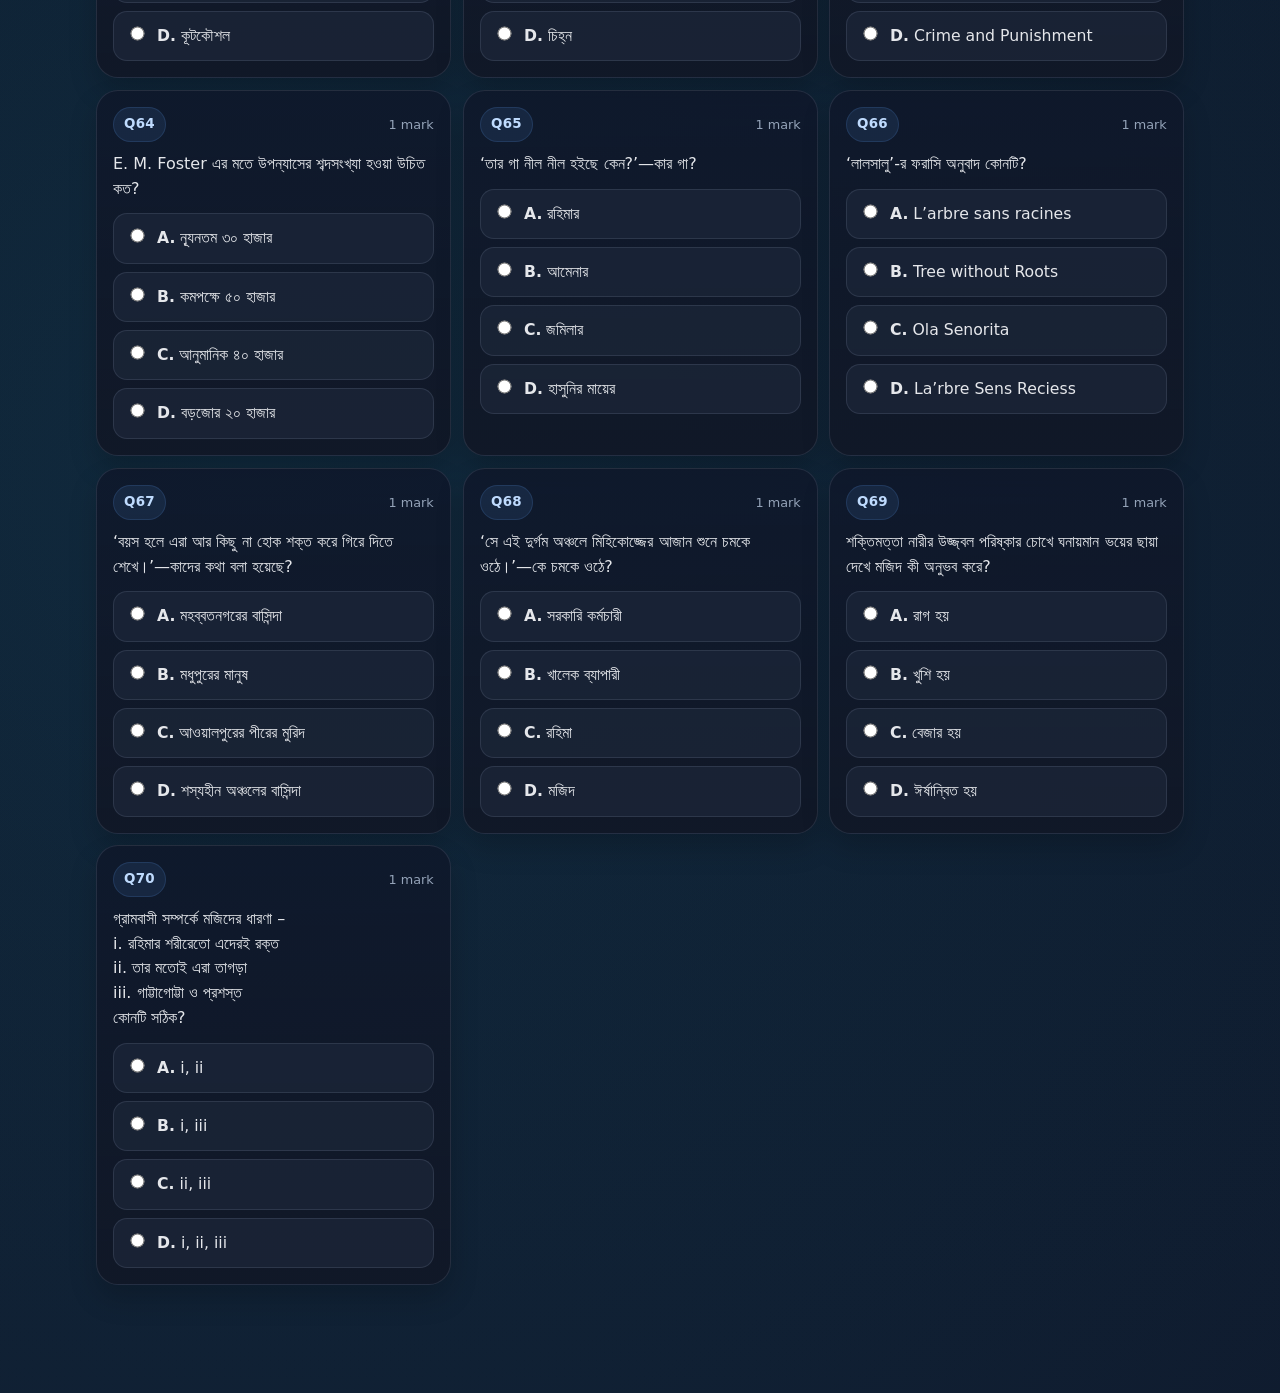
==== commit 191c6093: "Update question formatting in exam checker" ====
--- a/lalshalu_exam_checker.html
+++ b/lalshalu_exam_checker.html
@@ -542,18 +542,8 @@
       { q: "উপন্যাসের প্রধান ভিত্তি কী?", o: ["প্লট", "চরিত্র", "সংলাপ", "স্টাইল"], a: 1 },
       { q: "উপন্যাসের প্রধান উপজীব্য বিষয় কী?", o: ["মানুষের জীবন", "চরিত্র-চিত্রণ", "বিশ্বাসযোগ্য কাহিনী", "লেখকের জীবন-দর্শন"], a: 0 },
       { q: "মনস্তাত্ত্বিক উপন্যাসের মূল উদ্দেশ্য কী?", o: ["চরিত্রের অন্তর্জগতের রহস্য উদঘাটন", "চরিত্রের দ্বৈত রহস্য উদঘাটন", "ঘটনার মহাজাগতিক তত্ত্ব বিশ্লেষণ", "চরিত্রের জীবনদর্শন বিশ্লেষণ"], a: 0 },
-      { q: "উপন্যাস হলো—
-                          /n i. মানুষের জীবনের প্রতিচ্ছবি
-
-                          /n ii. তত্ত্ব ও তথ্যের সংমিশ্রণ
-
-                          /n iii. কাহিনীর বর্ণনাত্মক বিবরণ এর মধ্যে কোনটি সঠিক?", o: ["i ও ii", "i ও iii", "ii ও iii", "i, ii ও iii"], a: 3 },
-      { q: "উপন্যাসের সংলাপ মূলত—
-/n i. চরিত্রের মনস্তত্ত্বকে প্রকাশ করে
-
-/n ii. চরিত্রকে ক্রিয়াশীল করে
-
-/n iii. উপন্যাসের শিল্পরূপকে সমৃদ্ধ করে /nকোনটি সঠিক?", o: ["i ও ii", "i ও iii", "ii ও iii", "i, ii ও iii"], a: 3 },
+      { q: "উপন্যাস হলো— <br> i. মানুষের জীবনের প্রতিচ্ছবি<br> ii. তত্ত্ব ও তথ্যের সংমিশ্রণ<br> iii. কাহিনীর বর্ণনাত্মক বিবরণ এর মধ্যে কোনটি সঠিক?", o: ["i ও ii", "i ও iii", "ii ও iii", "i, ii ও iii"], a: 3 },
+      { q: "উপন্যাসের সংলাপ মূলত—<br> i. চরিত্রের মনস্তত্ত্বকে প্রকাশ করে<br> ii. চরিত্রকে ক্রিয়াশীল করে<br> iii. উপন্যাসের শিল্পরূপকে সমৃদ্ধ করে <br>কোনটি সঠিক?", o: ["i ও ii", "i ও iii", "ii ও iii", "i, ii ও iii"], a: 3 },
       { q: "বাংলা সাহিত্যে প্রথম সার্থক উপন্যাসের লেখক কে?", o: ["টেকচাঁদ ঠাকুর", "বঙ্কিমচন্দ্র চট্টোপাধ্যায়", "রবীন্দ্রনাথ ঠাকুর", "শরৎচন্দ্র চট্টোপাধ্যায়"], a: 1 },
       { q: "সৈয়দ ওয়ালীউল্লাহর প্রথম উপন্যাস কোনটি?", o: ["চাঁদের অমাবস্যা", "লালসালু", "কাঁদা নদী কাঁদা", "পদ্মা-মেঘনা-যমুনা"], a: 1 },
       { q: "‘বহিপীর’ সৈয়দ ওয়ালীউল্লাহর কোন ধরনের রচনা?", o: ["উপন্যাস", "ছোটগল্প", "নাটক", "প্রবন্ধ"], a: 2 },
@@ -568,7 +558,7 @@
       { q: "‘বয়স হলে এরা আর কিছু না হোক শক্ত করে গিরে দিতে শেখে।’—কাদের কথা বলা হয়েছে?", o: ["মহব্বতনগরের বাসিন্দা", "মধুপুরের মানুষ", "আওয়ালপুরের পীরের মুরিদ", "শস্যহীন অঞ্চলের বাসিন্দা"], a: 3 },
       { q: "‘সে এই দুর্গম অঞ্চলে মিহিকোজ্জের আজান শুনে চমকে ওঠে।’—কে চমকে ওঠে?", o: ["সরকারি কর্মচারী", "খালেক ব্যাপারী", "রহিমা", "মজিদ"], a: 3 },
       { q: "শক্তিমত্তা নারীর উজ্জ্বল পরিষ্কার চোখে ঘনায়মান ভয়ের ছায়া দেখে মজিদ কী অনুভব করে?", o: ["রাগ হয়", "খুশি হয়", "বেজার হয়", "ঈর্ষান্বিত হয়"], a: 2 },
-      { q: "গ্রামবাসী সম্পর্কে মজিদের ধারণা কোনটি সঠিক?", o: ["i, ii", "i, iii", "ii, iii", "i, ii, iii"], a: 3 }
+      { q: "গ্রামবাসী সম্পর্কে মজিদের ধারণা –<br>i. রহিমার শরীরেতো এদেরই রক্ত<br>ii. তার মতোই এরা তাগড়া<br> iii. গাট্টাগোট্টা ও প্রশস্ত<br> কোনটি সঠিক?", o: ["i, ii", "i, iii", "ii, iii", "i, ii, iii"], a: 3 }
     ];
 
     const answerFixes = {
